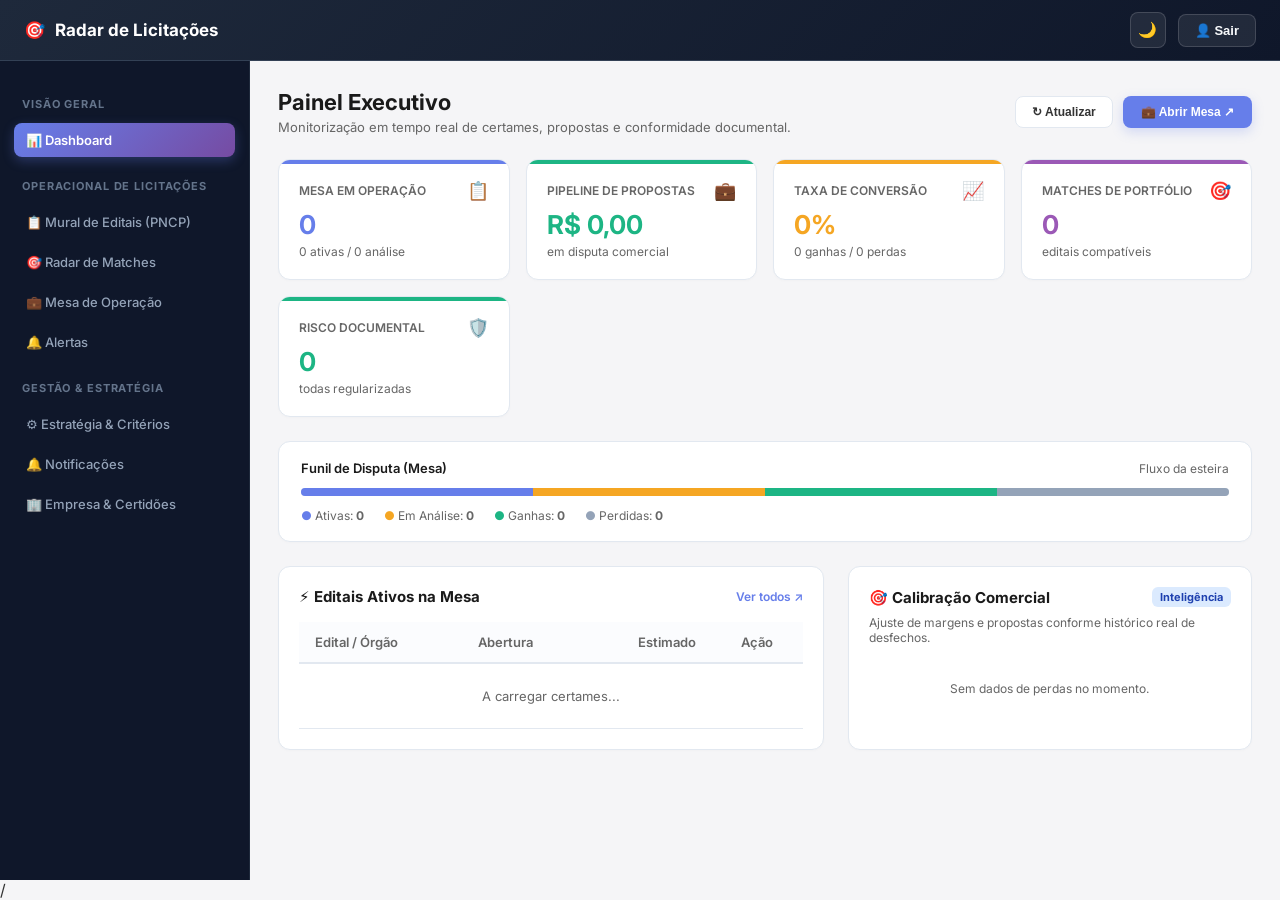
==== static/dashboard.html @ 94381c9a "feat: reformula central de alertas com foco em WhatsApp/E-mail, atualiza Mural de Editais com filtro" ====
<!DOCTYPE html>
<html lang="pt-BR">
<head>
    <meta charset="UTF-8">
    <meta name="viewport" content="width=device-width, initial-scale=1.0">
    <title>Radar de Licitações - Gestão Estratégica</title>
    
    <link rel="preconnect" href="https://fonts.googleapis.com">
    <link rel="preconnect" href="https://fonts.gstatic.com" crossorigin>
    <link href="https://fonts.googleapis.com/css2?family=Inter:wght@400;500;600;700&display=swap" rel="stylesheet">

    <style>
        :root {
            --color-primary: #667eea;
            --color-primary-dark: #5a67d8;
            --color-success: #1db584;
            --color-warning: #f5a623;
            --color-danger: #e74c3c;
            --color-info: #9b59b6;

            --bg-page: #f5f5f7;
            --bg-card: #ffffff;
            --border-color: #e2e8f0;
            --text-heading: #1a1a1a;
            --text-body: #333333;
            --text-muted: #666666;
            --table-stripe: #fbfcfe;
            --table-hover: #f1f5f9;
        }

        body.dark-mode {
            --bg-page: #0f172a;
            --bg-card: #1e293b;
            --border-color: #334155;
            --text-heading: #f8fafc;
            --text-body: #cbd5e1;
            --text-muted: #94a3b8;
            --table-stripe: #131d31;
            --table-hover: #24344d;
        }

        * { box-sizing: border-box; margin: 0; padding: 0; }

        body {
            font-family: "Inter", system-ui, -apple-system, sans-serif;
            background-color: var(--bg-page);
            color: var(--text-body);
            display: flex;
            flex-direction: column;
            min-height: 100vh;
            transition: background-color 0.2s ease, color 0.2s ease;
        }

        .topbar {
            background: linear-gradient(135deg, #1e293b 0%, #0f172a 100%);
            border-bottom: 1px solid #334155;
            padding: 12px 24px;
            display: flex;
            align-items: center;
            justify-content: space-between;
            position: sticky;
            top: 0;
            z-index: 50;
        }
        .topbar-brand {
            display: flex;
            align-items: center;
            gap: 10px;
            font-size: 17px;
            font-weight: 700;
            color: #ffffff;
        }
        .topbar-actions {
            display: flex;
            align-items: center;
            gap: 12px;
        }
        .btn-theme-toggle {
            background: rgba(255, 255, 255, 0.08);
            border: 1px solid rgba(255, 255, 255, 0.15);
            color: #f8fafc;
            font-size: 15px;
            width: 36px;
            height: 36px;
            border-radius: 8px;
            cursor: pointer;
            display: flex;
            align-items: center;
            justify-content: center;
        }
        .btn-logout {
            background: rgba(255, 255, 255, 0.08);
            border: 1px solid rgba(255, 255, 255, 0.15);
            color: #f8fafc;
            padding: 8px 16px;
            border-radius: 8px;
            font-size: 13px;
            font-weight: 600;
            cursor: pointer;
            display: flex;
            align-items: center;
            gap: 6px;
        }

        .app-container {
            display: flex;
            flex: 1;
        }

        .sidebar {
            width: 250px;
            background-color: #0f172a;
            border-right: 1px solid #1e293b;
            padding: 20px 14px;
            display: flex;
            flex-direction: column;
            gap: 6px;
            flex-shrink: 0;
        }
        .sidebar-section-title {
            font-size: 11px;
            font-weight: 700;
            letter-spacing: 0.08em;
            color: #64748b;
            text-transform: uppercase;
            margin: 16px 8px 6px 8px;
        }
        .sidebar-item {
            display: flex;
            align-items: center;
            justify-content: space-between;
            padding: 9px 12px;
            border-radius: 8px;
            color: #94a3b8;
            font-size: 13px;
            font-weight: 500;
            cursor: pointer;
            transition: all 0.15s ease;
        }
        .sidebar-item:hover {
            background-color: #1e293b;
            color: #f8fafc;
        }
        .sidebar-item.active {
            background: linear-gradient(135deg, #667eea 0%, #764ba2 100%);
            color: #ffffff;
            font-weight: 600;
            box-shadow: 0 4px 12px rgba(102, 126, 234, 0.3);
        }

        .main-content {
            flex: 1;
            padding: 28px;
            overflow-y: auto;
        }
        .tab-pane {
            display: none;
        }
        .tab-pane.active {
            display: block;
        }

        .kpi-grid {
            display: grid;
            grid-template-columns: repeat(auto-fit, minmax(210px, 1fr));
            gap: 16px;
            margin-bottom: 24px;
        }
        .kpi-card {
            background-color: var(--bg-card);
            border: 1px solid var(--border-color);
            border-radius: 12px;
            padding: 20px;
            position: relative;
            overflow: hidden;
            box-shadow: 0 1px 3px rgba(0,0,0,0.02);
            transition: transform 0.2s ease, box-shadow 0.2s ease;
        }
        .kpi-card:hover {
            transform: translateY(-2px);
            box-shadow: 0 8px 20px rgba(0,0,0,0.06);
        }
        .kpi-card::before {
            content: "";
            position: absolute;
            top: 0; left: 0; right: 0;
            height: 4px;
        }
        .kpi-card.blue::before { background: var(--color-primary); }
        .kpi-card.green::before { background: var(--color-success); }
        .kpi-card.orange::before { background: var(--color-warning); }
        .kpi-card.purple::before { background: var(--color-info); }
        .kpi-card.red::before { background: var(--color-danger); }

        .kpi-header {
            display: flex;
            justify-content: space-between;
            align-items: center;
            margin-bottom: 8px;
        }
        .kpi-title {
            font-size: 12px;
            font-weight: 600;
            color: var(--text-muted);
            text-transform: uppercase;
        }
        .kpi-icon { font-size: 18px; }
        .kpi-value {
            font-size: 26px;
            font-weight: 700;
            line-height: 1.2;
            margin-bottom: 4px;
        }
        .kpi-subtitle { font-size: 12px; color: var(--text-muted); }

        .table-container {
            background-color: var(--bg-card);
            border: 1px solid var(--border-color);
            border-radius: 12px;
            overflow: hidden;
            box-shadow: 0 1px 3px rgba(0,0,0,0.02);
        }
        .table-modern {
            width: 100%;
            border-collapse: collapse;
            font-size: 13px;
        }
        .table-modern th {
            background-color: var(--table-stripe);
            color: var(--text-muted);
            font-weight: 600;
            padding: 12px 16px;
            border-bottom: 2px solid var(--border-color);
            text-align: left;
        }
        .table-modern td {
            padding: 12px 16px;
            border-bottom: 1px solid var(--border-color);
            color: var(--text-body);
        }
        .table-modern tbody tr:nth-child(even) { background-color: var(--table-stripe); }
        .table-modern tbody tr:hover { background-color: var(--table-hover); }

        .badge {
            display: inline-flex;
            align-items: center;
            gap: 4px;
            font-size: 11px;
            font-weight: 700;
            padding: 3px 8px;
            border-radius: 6px;
        }
        .badge-green { background: #dcfce7; color: #166534; }
        .badge-yellow { background: #fef9c3; color: #854d0e; }
        .badge-red { background: #fee2e2; color: #991b1b; }
        .badge-blue { background: #dbeafe; color: #1e40af; }
    
    @keyframes spinRadar {
        0% { transform: rotate(0deg); }
        100% { transform: rotate(360deg); }
    }
    .radar-spinner {
        width: 28px;
        height: 28px;
        border: 3px solid var(--border-color);
        border-top: 3px solid var(--color-primary);
        border-radius: 50%;
        animation: spinRadar 0.8s linear infinite;
        display: inline-block;
    }
    .table-compact th {
        padding: 8px 10px !important;
        font-size: 11px !important;
        text-transform: uppercase;
        letter-spacing: 0.05em;
    }
    .table-compact td {
        padding: 7px 10px !important;
        font-size: 12px !important;
        line-height: 1.35;
    }

</style>
</head>
<body>

    <div class="topbar">
        <div class="topbar-brand">
            <span>🎯</span>
            <span>Radar de Licitações</span>
        </div>
        <div class="topbar-actions">
            <button id="btnThemeToggle" class="btn-theme-toggle" onclick="alternarTemaVisual()" title="Alternar Modo Claro/Escuro">
                🌙
            </button>
            <button class="btn-logout" onclick="fazerLogout()">
                👤 Sair
            </button>
        </div>
    </div>

    <div class="app-container">
        <aside class="sidebar">
            <div class="sidebar-section-title">Visão Geral</div>
            <div class="sidebar-item active" data-tab="dashboard">
                <span>📊 Dashboard</span>
            </div>

            <div class="sidebar-section-title">Operacional de Licitações</div>
            <div class="sidebar-item" data-tab="licitacoes">
                <span>📋 Mural de Editais (PNCP)</span>
            </div>
            <div class="sidebar-item" data-tab="matches">
                <span>🎯 Radar de Matches</span>
            </div>
            <div class="sidebar-item" data-tab="mesa">
                <span>💼 Mesa de Operação</span>
            </div>
            <div class="sidebar-item" data-tab="alertas">
                <span>🔔 Alertas</span>
            </div>

            <div class="sidebar-section-title">Gestão & Estratégia</div>
            <div class="sidebar-item" data-tab="preferencias">
                <span>⚙️ Estratégia & Critérios</span>
            </div>
            <div class="sidebar-item" data-tab="notificacoes">
                <span>🔔 Notificações</span>
            </div>
            <div class="sidebar-item" data-tab="conta">
                <span>🏢 Empresa & Certidões</span>
            </div>
        </aside>

        <main class="main-content">
            
            <!-- 1. DASHBOARD -->
            <div id="pane-dashboard" class="tab-pane active">
                <div style="display: flex; justify-content: space-between; align-items: center; margin-bottom: 24px; flex-wrap: wrap; gap: 12px;">
                    <div>
                        <h2 style="font-size: 22px; font-weight: 700; color: var(--text-heading);">Painel Executivo</h2>
                        <p style="font-size: 13px; color: var(--text-muted); margin-top: 4px;">Monitorização em tempo real de certames, propostas e conformidade documental.</p>
                    </div>
                    <div style="display: flex; gap: 10px;">
                        <button onclick="carregarDashboardCompleto()" style="background: var(--bg-card); border: 1px solid var(--border-color); color: var(--text-body); padding: 8px 16px; border-radius: 8px; font-size: 12px; font-weight: 600; cursor: pointer;">
                            ↻ Atualizar
                        </button>
                        <button onclick="trocarAbaSistema('mesa')" style="background: var(--color-primary); color: #fff; border: none; padding: 8px 18px; border-radius: 8px; font-size: 12px; font-weight: 600; cursor: pointer; box-shadow: 0 4px 12px rgba(102, 126, 234, 0.25);">
                            💼 Abrir Mesa ↗
                        </button>
                    </div>
                </div>

                <div class="kpi-grid">
                    <div class="kpi-card blue">
                        <div class="kpi-header">
                            <span class="kpi-title">Mesa em Operação</span>
                            <span class="kpi-icon">📋</span>
                        </div>
                        <div id="dashKpiOperacao" class="kpi-value" style="color: var(--color-primary);">0</div>
                        <div id="dashKpiOperacaoSub" class="kpi-subtitle">0 ativas / 0 análise</div>
                    </div>

                    <div class="kpi-card green">
                        <div class="kpi-header">
                            <span class="kpi-title">Pipeline de Propostas</span>
                            <span class="kpi-icon">💼</span>
                        </div>
                        <div id="dashKpiVolume" class="kpi-value" style="color: var(--color-success);">R$ 0,00</div>
                        <div class="kpi-subtitle">em disputa comercial</div>
                    </div>

                    <div class="kpi-card orange">
                        <div class="kpi-header">
                            <span class="kpi-title">Taxa de Conversão</span>
                            <span class="kpi-icon">📈</span>
                        </div>
                        <div id="dashKpiWinRate" class="kpi-value" style="color: var(--color-warning);">0%</div>
                        <div id="dashKpiWinRateSub" class="kpi-subtitle">0 ganhas / 0 perdas</div>
                    </div>

                    <div class="kpi-card purple">
                        <div class="kpi-header">
                            <span class="kpi-title">Matches de Portfólio</span>
                            <span class="kpi-icon">🎯</span>
                        </div>
                        <div id="dashKpiMatches" class="kpi-value" style="color: var(--color-info);">0</div>
                        <div class="kpi-subtitle">editais compatíveis</div>
                    </div>

                    <div class="kpi-card green" id="cardDocContainer">
                        <div class="kpi-header">
                            <span class="kpi-title">Risco Documental</span>
                            <span class="kpi-icon">🛡️</span>
                        </div>
                        <div id="dashKpiCertidoes" class="kpi-value" style="color: var(--color-success);">0</div>
                        <div id="dashKpiCertidoesSub" class="kpi-subtitle">todas regularizadas</div>
                    </div>
                </div>

                <div class="kpi-card" style="margin-bottom: 24px; padding: 18px 22px;">
                    <div style="display: flex; justify-content: space-between; align-items: center; margin-bottom: 12px;">
                        <span style="font-size: 13px; font-weight: 600; color: var(--text-heading);">Funil de Disputa (Mesa)</span>
                        <span style="font-size: 12px; color: var(--text-muted);">Fluxo da esteira</span>
                    </div>
                    <div style="display: flex; height: 8px; border-radius: 4px; overflow: hidden; background: var(--border-color); margin-bottom: 12px;">
                        <div id="barAtivas" style="width: 25%; background: var(--color-primary);"></div>
                        <div id="barAnalise" style="width: 25%; background: var(--color-warning);"></div>
                        <div id="barGanhas" style="width: 25%; background: var(--color-success);"></div>
                        <div id="barPerdidas" style="width: 25%; background: #94a3b8;"></div>
                    </div>
                    <div style="display: flex; gap: 20px; font-size: 12px; color: var(--text-muted); flex-wrap: wrap;">
                        <span><span style="color: var(--color-primary);">●</span> Ativas: <strong id="legAtivas">0</strong></span>
                        <span><span style="color: var(--color-warning);">●</span> Em Análise: <strong id="legAnalise">0</strong></span>
                        <span><span style="color: var(--color-success);">●</span> Ganhas: <strong id="legGanhas">0</strong></span>
                        <span><span style="color: #94a3b8;">●</span> Perdidas: <strong id="legPerdidas">0</strong></span>
                    </div>
                </div>

                <div style="display: grid; grid-template-columns: 1.35fr 1fr; gap: 24px;">
                    <div class="table-container" style="padding: 20px;">
                        <div style="display: flex; justify-content: space-between; align-items: center; margin-bottom: 16px;">
                            <h3 style="font-size: 15px; font-weight: 700; color: var(--text-heading);">⚡ Editais Ativos na Mesa</h3>
                            <span style="font-size: 12px; color: var(--color-primary); cursor: pointer; font-weight: 600;" onclick="trocarAbaSistema('mesa')">Ver todos ↗</span>
                        </div>
                        <table class="table-modern">
                            <thead>
                                <tr>
                                    <th>Edital / Órgão</th>
                                    <th>Abertura</th>
                                    <th style="text-align: right;">Estimado</th>
                                    <th style="text-align: center;">Ação</th>
                                </tr>
                            </thead>
                            <tbody id="tabelaDashProximos">
                                <tr><td colspan="4" style="text-align: center; padding: 24px; color: var(--text-muted);">A carregar certames...</td></tr>
                            </tbody>
                        </table>
                    </div>

                    <div class="table-container" style="padding: 20px;">
                        <div style="display: flex; justify-content: space-between; align-items: center; margin-bottom: 8px;">
                            <h3 style="font-size: 15px; font-weight: 700; color: var(--text-heading);">🎯 Calibração Comercial</h3>
                            <span class="badge badge-blue">Inteligência</span>
                        </div>
                        <p style="font-size: 12px; color: var(--text-muted); margin-bottom: 16px;">
                            Ajuste de margens e propostas conforme histórico real de desfechos.
                        </p>
                        <div id="listaMotivosPerdaDash" style="display: flex; flex-direction: column; gap: 8px;">
                            <div style="text-align: center; padding: 20px; color: var(--text-muted); font-size: 12px;">Sem dados de perdas no momento.</div>
                        </div>
                    </div>
                </div>
            </div>

            <!-- 2. MURAL DE EDITAIS (PNCP) -->
            
            <!-- 2. MURAL DE EDITAIS (PNCP) REFORMULADO E COMPACTO -->
            
            <!-- MURAL DE EDITAIS COM FILTROS AVANÇADOS -->
            <div id="pane-licitacoes" class="tab-pane">
                <div style="display: flex; justify-content: space-between; align-items: center; margin-bottom: 12px; flex-wrap: wrap; gap: 8px;">
                    <div>
                        <h2 style="font-size: 18px; font-weight: 700; color: var(--text-heading); margin: 0;">📋 Mural de Editais (PNCP)</h2>
                        <p style="font-size: 12px; color: var(--text-muted); margin-top: 2px;">Captação contínua e triagem de certames públicos em tempo real.</p>
                    </div>
                    <div style="display: flex; gap: 8px; align-items: center;">
                        <span id="contadorEditaisBadge" style="font-size: 11px; font-weight: 700; padding: 4px 10px; border-radius: 6px; background: var(--table-stripe); border: 1px solid var(--border-color); color: var(--text-muted);">
                            0 editais
                        </span>
                        <button type="button" onclick="carregarLicitacoesPncp()" style="background: var(--color-primary); color: #fff; border: none; padding: 6px 14px; border-radius: 6px; font-weight: 600; font-size: 12px; cursor: pointer; display: flex; align-items: center; gap: 6px;">
                            🔄 Atualizar
                        </button>
                    </div>
                </div>

                <!-- Barra de Busca Rápida + Gatilho de Avançados -->
                <div class="kpi-card" style="padding: 10px 14px; margin-bottom: 8px; display: flex; gap: 10px; align-items: center; flex-wrap: wrap;">
                    <div style="flex: 1; min-width: 200px;">
                        <input type="text" id="filtroPncpTermo" placeholder="Buscar medicamento, material, equipamento ou órgão..." onkeyup="if(event.key==='Enter') carregarLicitacoesPncp()" style="width: 100%; padding: 6px 10px; border: 1px solid var(--border-color); border-radius: 6px; font-size: 12px; background: var(--bg-card); color: var(--text-body);">
                    </div>
                    <div style="width: 110px;">
                        <select id="filtroPncpUf" onchange="carregarLicitacoesPncp()" style="width: 100%; padding: 6px 8px; border: 1px solid var(--border-color); border-radius: 6px; font-size: 12px; background: var(--bg-card); color: var(--text-body);">
                            <option value="">Todas UFs</option>
                            <option value="RJ">RJ</option>
                            <option value="SP">SP</option>
                            <option value="MG">MG</option>
                            <option value="ES">ES</option>
                            <option value="PR">PR</option>
                            <option value="SC">SC</option>
                            <option value="RS">RS</option>
                            <option value="BA">BA</option>
                            <option value="DF">DF</option>
                            <option value="GO">GO</option>
                            <option value="PE">PE</option>
                        </select>
                    </div>
                    <button type="button" onclick="toggleFiltrosAvancados()" id="btnToggleFiltros" style="background: var(--table-stripe); color: var(--text-body); border: 1px solid var(--border-color); padding: 6px 12px; border-radius: 6px; font-size: 12px; font-weight: 600; cursor: pointer; display: flex; align-items: center; gap: 5px;">
                        ⚙️ Filtros Avançados
                    </button>
                    <button type="button" onclick="carregarLicitacoesPncp()" style="background: var(--color-primary); color: #fff; border: none; padding: 6px 14px; border-radius: 6px; font-size: 12px; font-weight: 600; cursor: pointer;">
                        🔍 Filtrar
                    </button>
                </div>

                <!-- Painel Retrátil de Filtros Avançados -->
                <div id="painelFiltrosAvancados" class="kpi-card" style="display: none; padding: 14px 16px; margin-bottom: 12px; background: var(--table-stripe); border: 1px solid var(--border-color);">
                    <div style="display: grid; grid-template-columns: repeat(auto-fit, minmax(180px, 1fr)); gap: 12px; margin-bottom: 10px;">
                        <div>
                            <label style="font-size: 11px; font-weight: 600; color: var(--text-muted); display: block; margin-bottom: 3px;">Modalidade</label>
                            <select id="filtroPncpModalidade" style="width: 100%; padding: 5px 8px; border: 1px solid var(--border-color); border-radius: 4px; font-size: 12px; background: var(--bg-card); color: var(--text-body);">
                                <option value="">Todas as Modalidades</option>
                                <option value="PREGAO_ELETRONICO">Pregão Eletrônico</option>
                                <option value="DISPENSA">Dispensa Eletrônica</option>
                                <option value="CONCORRENCIA">Concorrência</option>
                            </select>
                        </div>
                        <div>
                            <label style="font-size: 11px; font-weight: 600; color: var(--text-muted); display: block; margin-bottom: 3px;">Valor Mínimo (R$)</label>
                            <input type="number" id="filtroPncpValorMin" placeholder="Ex: 10000" style="width: 100%; padding: 5px 8px; border: 1px solid var(--border-color); border-radius: 4px; font-size: 12px; background: var(--bg-card); color: var(--text-body);">
                        </div>
                        <div>
                            <label style="font-size: 11px; font-weight: 600; color: var(--text-muted); display: block; margin-bottom: 3px;">Valor Máximo (R$)</label>
                            <input type="number" id="filtroPncpValorMax" placeholder="Ex: 5000000" style="width: 100%; padding: 5px 8px; border: 1px solid var(--border-color); border-radius: 4px; font-size: 12px; background: var(--bg-card); color: var(--text-body);">
                        </div>
                        <div>
                            <label style="font-size: 11px; font-weight: 600; color: var(--text-muted); display: block; margin-bottom: 3px;">Ordenação</label>
                            <select id="filtroPncpOrdenacao" style="width: 100%; padding: 5px 8px; border: 1px solid var(--border-color); border-radius: 4px; font-size: 12px; background: var(--bg-card); color: var(--text-body);">
                                <option value="recentes">Mais Recentes</option>
                                <option value="valor_maior">Maior Valor Estimado</option>
                                <option value="valor_menor">Menor Valor Estimado</option>
                                <option value="abertura">Abertura Próxima</option>
                            </select>
                        </div>
                    </div>
                    <div style="display: flex; justify-content: flex-end; gap: 8px;">
                        <button type="button" onclick="limparFiltrosAvancados()" style="background: transparent; border: 1px solid var(--border-color); color: var(--text-muted); padding: 4px 10px; border-radius: 4px; font-size: 11px; font-weight: 600; cursor: pointer;">
                            Limpar Filtros
                        </button>
                        <button type="button" onclick="carregarLicitacoesPncp()" style="background: var(--color-primary); color: #fff; border: none; padding: 4px 14px; border-radius: 4px; font-size: 11px; font-weight: 600; cursor: pointer;">
                            Aplicar
                        </button>
                    </div>
                </div>

                <!-- Tabela de Editais Compacta -->
                <div class="table-container">
                    <table class="table-modern table-mural-compact">
                        <thead>
                            <tr>
                                <th style="width: 160px;">Edital / Órgão</th>
                                <th style="width: 50px; text-align: center;">UF</th>
                                <th>Objeto Resumido</th>
                                <th style="width: 120px; text-align: right;">Estimado</th>
                                <th style="width: 95px; text-align: center;">Abertura</th>
                                <th style="width: 130px; text-align: center;">Ações</th>
                            </tr>
                        </thead>
                        <tbody id="tabelaPncpBody">
                            <tr>
                                <td colspan="6" style="text-align: center; padding: 36px 20px;">
                                    <div style="max-width: 280px; margin: 0 auto; display: flex; flex-direction: column; align-items: center; gap: 10px;">
                                        <div class="mural-spinner"></div>
                                        <div style="width: 100%;">
                                            <div style="display: flex; justify-content: space-between; font-size: 11px; font-weight: 600; color: var(--text-muted); margin-bottom: 4px;">
                                                <span id="labelStatusCarregamento">A consultar PNCP...</span>
                                                <span id="labelPorcentagemCarregamento">40%</span>
                                            </div>
                                            <div style="height: 5px; width: 100%; background: var(--border-color); border-radius: 3px; overflow: hidden;">
                                                <div id="barraProgressoCarregamento" style="height: 100%; width: 40%; background: var(--color-primary); transition: width 0.25s ease;"></div>
                                            </div>
                                        </div>
                                    </div>
                                </td>
                            </tr>
                        </tbody>
                    </table>
                </div>
            </div>

            <div id="pane-matches" class="tab-pane">
                <div style="display: flex; justify-content: space-between; align-items: center; margin-bottom: 20px;">
                    <div>
                        <h2 style="font-size: 22px; font-weight: 700; color: var(--text-heading);">🎯 Radar de Matches de Portfólio</h2>
                        <p style="font-size: 13px; color: var(--text-muted); margin-top: 4px;">Editais identificados com alta aderência aos seus produtos.</p>
                    </div>
                    <button onclick="carregarMeusMatches()" style="background: var(--color-primary); color: #fff; border: none; padding: 8px 16px; border-radius: 8px; font-weight: 600; font-size: 12px; cursor: pointer;">
                        🔄 Recalcular Matches
                    </button>
                </div>
                <div class="table-container">
                    <table class="table-modern">
                        <thead>
                            <tr>
                                <th>Edital</th>
                                <th>Órgão</th>
                                <th>Score de Aderência</th>
                                <th>Valor Estimado</th>
                                <th style="text-align: center;">Ação</th>
                            </tr>
                        </thead>
                        <tbody id="tabelaMatchesBody">
                            <tr><td colspan="5" style="text-align: center; padding: 24px; color: var(--text-muted);">A carregar matches...</td></tr>
                        </tbody>
                    </table>
                </div>
            </div>

            <!-- 4. MESA DE OPERAÇÃO -->
            <div id="pane-mesa" class="tab-pane">
                <div style="display: flex; justify-content: space-between; align-items: center; margin-bottom: 20px;">
                    <div>
                        <h2 style="font-size: 22px; font-weight: 700; color: var(--text-heading);">💼 Mesa de Operação</h2>
                        <p style="font-size: 13px; color: var(--text-muted); margin-top: 4px;">Gestão da esteira de propostas, cotações e disputas.</p>
                    </div>
                    <button onclick="carregarProcessosMesa(statusMesaAtual)" style="background: var(--color-primary); color: #fff; border: none; padding: 8px 16px; border-radius: 8px; font-weight: 600; font-size: 12px; cursor: pointer;">
                        🔄 Atualizar Mesa
                    </button>
                </div>
                <div style="display: flex; gap: 8px; margin-bottom: 16px;">
                    <button id="tabMesaAtiva" onclick="filtrarMesaPorStatus('ATIVA', this)" style="padding: 7px 16px; border-radius: 6px; border: none; background: var(--color-primary); color: #fff; font-size: 12px; font-weight: 700; cursor: pointer;">📌 Ativas</button>
                    <button id="tabMesaAnalise" onclick="filtrarMesaPorStatus('EM_ANALISE', this)" style="padding: 7px 16px; border-radius: 6px; border: none; background: var(--border-color); color: var(--text-body); font-size: 12px; font-weight: 700; cursor: pointer;">📝 Em Análise</button>
                    <button id="tabMesaGanha" onclick="filtrarMesaPorStatus('GANHA', this)" style="padding: 7px 16px; border-radius: 6px; border: none; background: var(--border-color); color: var(--text-body); font-size: 12px; font-weight: 700; cursor: pointer;">🏆 Ganhas</button>
                    <button id="tabMesaPerdida" onclick="filtrarMesaPorStatus('PERDIDA', this)" style="padding: 7px 16px; border-radius: 6px; border: none; background: var(--border-color); color: var(--text-body); font-size: 12px; font-weight: 700; cursor: pointer;">📉 Perdidas</button>
                </div>
                <div class="table-container">
                    <table class="table-modern">
                        <thead>
                            <tr>
                                <th>Edital / Órgão</th>
                                <th>UF</th>
                                <th>Valor Estimado</th>
                                <th>Valor Proposta</th>
                                <th style="text-align: center;">Margem</th>
                                <th style="text-align: center;">Status</th>
                                <th style="text-align: center;">Ações</th>
                            </tr>
                        </thead>
                        <tbody id="tabelaMesaProcessosBody">
                            <tr><td colspan="7" style="text-align: center; padding: 24px; color: var(--text-muted);">A carregar certames...</td></tr>
                        </tbody>
                    </table>
                </div>
            </div>

            <!-- 5. ALERTAS & DIGEST -->
            
            <!-- 5. CENTRAL DE ALERTAS OPERACIONAIS -->
            
            <!-- 5. CENTRAL DE ALERTAS (WHATSAPP & E-MAIL) -->
            <div id="pane-alertas" class="tab-pane">
                <div style="display: flex; justify-content: space-between; align-items: center; margin-bottom: 24px; flex-wrap: wrap; gap: 12px;">
                    <div>
                        <h2 style="font-size: 22px; font-weight: 700; color: var(--text-heading); margin: 0;">🔔 Central de Alertas & Notificações Ativas</h2>
                        <p style="font-size: 13px; color: var(--text-muted); margin-top: 4px;">Configure os canais de recebimento imediato de oportunidades e prazos via WhatsApp e E-mail.</p>
                    </div>
                    <button type="button" onclick="salvarConfiguracaoAlertas()" style="background: var(--color-primary); color: #fff; border: none; padding: 8px 18px; border-radius: 8px; font-weight: 600; font-size: 13px; cursor: pointer; box-shadow: 0 4px 12px rgba(102, 126, 234, 0.25);">
                        💾 Salvar Configurações de Disparo
                    </button>
                </div>

                <!-- CARDS DE CANAIS PRINCIPAIS (WHATSAPP E E-MAIL) -->
                <div style="display: grid; grid-template-columns: 1fr 1fr; gap: 20px; margin-bottom: 24px;">
                    <!-- Canal WhatsApp -->
                    <div class="kpi-card green" style="padding: 22px;">
                        <div style="display: flex; justify-content: space-between; align-items: center; margin-bottom: 12px;">
                            <div style="display: flex; align-items: center; gap: 8px;">
                                <span style="font-size: 24px;">📱</span>
                                <h3 style="font-size: 16px; font-weight: 700; color: var(--text-heading); margin: 0;">Disparo via WhatsApp</h3>
                            </div>
                            <span class="badge badge-green" id="badgeStatusWhatsapp">ATIVO</span>
                        </div>
                        <p style="font-size: 12px; color: var(--text-muted); margin-bottom: 16px;">
                            Receba alertas urgentes no celular com link direto para o edital e resumo dos itens.
                        </p>

                        <div style="margin-bottom: 14px;">
                            <label style="font-size: 11px; font-weight: 600; color: var(--text-muted); display: block; margin-bottom: 4px;">Número do WhatsApp (com DDD)</label>
                            <div style="display: flex; gap: 8px;">
                                <input type="text" id="alertaWppNumero" placeholder="(21) 99999-9999" style="flex: 1; padding: 8px 10px; border: 1px solid var(--border-color); border-radius: 6px; font-size: 13px; font-weight: 600; background: var(--bg-card); color: var(--text-body);">
                                <button type="button" onclick="testarDisparoWhatsapp()" style="background: #25d366; color: #fff; border: none; padding: 8px 14px; border-radius: 6px; font-size: 12px; font-weight: 700; cursor: pointer; white-space: nowrap;">
                                    ⚡ Enviar Teste
                                </button>
                            </div>
                        </div>

                        <div style="display: flex; flex-direction: column; gap: 8px; font-size: 12px;">
                            <label style="display: flex; align-items: center; gap: 8px; cursor: pointer;">
                                <input type="checkbox" id="checkWppMatchesAltos" checked style="width: 15px; height: 15px;">
                                Disparar no WhatsApp quando surgir edital com match ≥ 80%
                            </label>
                            <label style="display: flex; align-items: center; gap: 8px; cursor: pointer;">
                                <input type="checkbox" id="checkWppAbertura" checked style="width: 15px; height: 15px;">
                                Alerta 1 hora antes de pregões cadastrados na Mesa
                            </label>
                        </div>
                    </div>

                    <!-- Canal E-mail -->
                    <div class="kpi-card blue" style="padding: 22px;">
                        <div style="display: flex; justify-content: space-between; align-items: center; margin-bottom: 12px;">
                            <div style="display: flex; align-items: center; gap: 8px;">
                                <span style="font-size: 24px;">✉️</span>
                                <h3 style="font-size: 16px; font-weight: 700; color: var(--text-heading); margin: 0;">Disparo via E-mail</h3>
                            </div>
                            <span class="badge badge-blue">ATIVO</span>
                        </div>
                        <p style="font-size: 12px; color: var(--text-muted); margin-bottom: 16px;">
                            Envio de relatórios consolidados e notificações de certidões diretamente na caixa postal.
                        </p>

                        <div style="margin-bottom: 14px;">
                            <label style="font-size: 11px; font-weight: 600; color: var(--text-muted); display: block; margin-bottom: 4px;">E-mail(s) de Destino (separe por vírgula se mais de um)</label>
                            <div style="display: flex; gap: 8px;">
                                <input type="text" id="alertaEmailDestino" placeholder="comercial@suaempresa.com.br" style="flex: 1; padding: 8px 10px; border: 1px solid var(--border-color); border-radius: 6px; font-size: 13px; font-weight: 600; background: var(--bg-card); color: var(--text-body);">
                                <button type="button" onclick="testarDisparoEmail()" style="background: var(--color-primary); color: #fff; border: none; padding: 8px 14px; border-radius: 6px; font-size: 12px; font-weight: 700; cursor: pointer; white-space: nowrap;">
                                    ✉️ Enviar Teste
                                </button>
                            </div>
                        </div>

                        <div style="display: flex; flex-direction: column; gap: 8px; font-size: 12px;">
                            <label style="display: flex; align-items: center; gap: 8px; cursor: pointer;">
                                <input type="checkbox" id="checkEmailMatinal" checked style="width: 15px; height: 15px;">
                                Relatório matinal diário de novas oportunidades às 08:00
                            </label>
                            <label style="display: flex; align-items: center; gap: 8px; cursor: pointer;">
                                <input type="checkbox" id="checkEmailCertidoes" checked style="width: 15px; height: 15px;">
                                Aviso preventivo quando certidões entrarem na faixa de 15 dias
                            </label>
                        </div>
                    </div>
                </div>

                <!-- HISTÓRICO DE DISPAROS RECENTES -->
                <div class="table-container" style="padding: 20px;">
                    <div style="display: flex; justify-content: space-between; align-items: center; margin-bottom: 14px;">
                        <h3 style="font-size: 15px; font-weight: 700; color: var(--text-heading); margin: 0;">
                            📜 Histórico de Alertas Recentes Enviados
                        </h3>
                        <span style="font-size: 12px; color: var(--text-muted);">Últimas 24 horas</span>
                    </div>

                    <table class="table-modern">
                        <thead>
                            <tr>
                                <th>Canal</th>
                                <th>Destinatário</th>
                                <th>Mensagem / Assunto</th>
                                <th>Data & Hora</th>
                                <th style="text-align: center;">Status de Entrega</th>
                            </tr>
                        </thead>
                        <tbody id="tabelaHistoricoAlertasBody">
                            <tr>
                                <td><span class="badge badge-green">📱 WhatsApp</span></td>
                                <td><strong>(21) 98765-4321</strong></td>
                                <td>🎯 Novo Match 94%: Pregão 045/2026 - SMS Rio (Amoxicilina 500mg)</td>
                                <td style="color: var(--text-muted);">Hoje às 08:15</td>
                                <td style="text-align: center;"><span class="badge badge-green">✓ Entregue</span></td>
                            </tr>
                            <tr>
                                <td><span class="badge badge-blue">✉️ E-mail</span></td>
                                <td><strong>comercial@empresa.com.br</strong></td>
                                <td>📊 Relatório Matinal: 8 novos editais encontrados no PNCP</td>
                                <td style="color: var(--text-muted);">Hoje às 08:00</td>
                                <td style="text-align: center;"><span class="badge badge-green">✓ Entregue</span></td>
                            </tr>
                            <tr>
                                <td><span class="badge badge-green">📱 WhatsApp</span></td>
                                <td><strong>(21) 98765-4321</strong></td>
                                <td>⚠️ Atenção: Certidão Municipal expira em 12 dias</td>
                                <td style="color: var(--text-muted);">Ontem às 16:30</td>
                                <td style="text-align: center;"><span class="badge badge-green">✓ Entregue</span></td>
                            </tr>
                        </tbody>
                    </table>
                </div>
            </div>

            <div id="pane-preferencias" class="tab-pane">
                <div style="display: flex; justify-content: space-between; align-items: center; margin-bottom: 24px; flex-wrap: wrap; gap: 12px;">
                    <div>
                        <h2 style="font-size: 22px; font-weight: 700; color: var(--text-heading); margin: 0;">⚙️ Estratégia Comercial & Critérios de Participação</h2>
                        <p style="font-size: 13px; color: var(--text-muted); margin-top: 4px;">Defina regras comerciais, modalidades aceitas e governança de lances.</p>
                    </div>
                    <button type="button" onclick="salvarPreferenciasConfig()" style="background: var(--color-primary); color: #fff; border: none; padding: 8px 18px; border-radius: 8px; font-weight: 600; font-size: 13px; cursor: pointer; box-shadow: 0 4px 12px rgba(102, 126, 234, 0.25);">
                        💾 Salvar Estratégia
                    </button>
                </div>

                <div style="display: grid; grid-template-columns: 1fr 1fr; gap: 20px; margin-bottom: 20px;">
                    <div class="kpi-card" style="padding: 20px;">
                        <h3 style="font-size: 14px; font-weight: 700; color: var(--text-heading); margin-bottom: 12px; border-bottom: 1px solid var(--border-color); padding-bottom: 6px;">
                            🏛️ Modalidades & Julgamento Aceitos
                        </h3>
                        <div style="display: flex; flex-direction: column; gap: 10px; margin-bottom: 14px;">
                            <label style="display: flex; align-items: center; gap: 8px; font-size: 13px; cursor: pointer;">
                                <input type="checkbox" id="prefModPregao" checked style="width: 16px; height: 16px;">
                                Pregão Eletrônico (Lei 14.133/2021)
                            </label>
                            <label style="display: flex; align-items: center; gap: 8px; font-size: 13px; cursor: pointer;">
                                <input type="checkbox" id="prefModDispensa" checked style="width: 16px; height: 16px;">
                                Dispensa Eletrônica / Cotação Rápida
                            </label>
                            <label style="display: flex; align-items: center; gap: 8px; font-size: 13px; cursor: pointer;">
                                <input type="checkbox" id="prefModConcorrencia" style="width: 16px; height: 16px;">
                                Concorrência Pública / Diálogo Competitivo
                            </label>
                        </div>
                        <div style="margin-top: 10px;">
                            <label style="font-size: 11px; font-weight: 600; color: var(--text-muted); display: block; margin-bottom: 4px;">Tipo de Julgamento Preferencial</label>
                            <select id="prefTipoJulgamento" style="width: 100%; padding: 8px; border: 1px solid var(--border-color); border-radius: 6px; font-size: 13px; background: var(--bg-card); color: var(--text-body);">
                                <option value="ITEM">Menor Preço por Item / Lote Único</option>
                                <option value="GLOBAL">Menor Preço Global / Grupo</option>
                                <option value="TODOS" selected>Qualquer Critério de Menor Preço</option>
                            </select>
                        </div>
                    </div>

                    <div class="kpi-card" style="padding: 20px;">
                        <h3 style="font-size: 14px; font-weight: 700; color: var(--text-heading); margin-bottom: 12px; border-bottom: 1px solid var(--border-color); padding-bottom: 6px;">
                            ⚖️ Governança de Margens & Parâmetros
                        </h3>
                        <div style="display: grid; grid-template-columns: 1fr 1fr; gap: 10px; margin-bottom: 12px;">
                            <div>
                                <label style="font-size: 11px; font-weight: 600; color: var(--text-muted); display: block; margin-bottom: 4px;">Piso Stop-Loss (%)</label>
                                <input type="number" id="prefMargemMinima" value="15" style="width: 100%; padding: 8px; border: 1px solid var(--border-color); border-radius: 6px; font-size: 13px; font-weight: bold; color: var(--color-danger); background: var(--bg-card);">
                            </div>
                            <div>
                                <label style="font-size: 11px; font-weight: 600; color: var(--text-muted); display: block; margin-bottom: 4px;">Margem Alvo (%)</label>
                                <input type="number" id="prefMargemAlvo" value="25" style="width: 100%; padding: 8px; border: 1px solid var(--border-color); border-radius: 6px; font-size: 13px; font-weight: bold; color: var(--color-success); background: var(--bg-card);">
                            </div>
                        </div>
                        <div style="margin-bottom: 12px;">
                            <label style="font-size: 11px; font-weight: 600; color: var(--text-muted); display: block; margin-bottom: 4px;">UFs Prioritárias de Atuação</label>
                            <input type="text" id="prefUfs" value="RJ, SP, MG, PR" placeholder="RJ, SP, MG, PR" style="width: 100%; padding: 8px; border: 1px solid var(--border-color); border-radius: 6px; font-size: 13px; text-transform: uppercase; background: var(--bg-card); color: var(--text-body);">
                        </div>
                        <div>
                            <label style="font-size: 11px; font-weight: 600; color: var(--text-muted); display: block; margin-bottom: 4px;">Desempate ME/EPP (LC 123/2006)</label>
                            <select id="prefRegraMeEpp" style="width: 100%; padding: 8px; border: 1px solid var(--border-color); border-radius: 6px; font-size: 13px; background: var(--bg-card); color: var(--text-body);">
                                <option value="SIM" selected>Simular e Cobrir Lance de Empate (até 5%)</option>
                                <option value="NAO">Ignorar Desempate Automático</option>
                            </select>
                        </div>
                    </div>

                    <div class="kpi-card" style="grid-column: span 2; padding: 20px;">
                        <h3 style="font-size: 14px; font-weight: 700; color: var(--text-heading); margin-bottom: 4px;">
                            📦 Catálogo de Itens & Palavras-Chave do Portfólio
                        </h3>
                        <p style="font-size: 12px; color: var(--text-muted); margin-bottom: 8px;">Termos cruzados automaticamente com os editais do PNCP em tempo real.</p>
                        <textarea id="prefPalavrasChave" rows="3" placeholder="Ex: amoxicilina, paracetamol 500mg, seringa descartavel luer lock, luva cirurgica estéril, propofol..." style="width: 100%; padding: 10px; border: 1px solid var(--border-color); border-radius: 6px; font-size: 13px; margin-bottom: 16px; background: var(--bg-card); color: var(--text-body);"></textarea>

                        <h3 style="font-size: 14px; font-weight: 700; color: var(--color-danger); margin-bottom: 4px;">
                            🚫 Filtro Anti-Ruído (Blacklist de Objeto)
                        </h3>
                        <p style="font-size: 12px; color: var(--text-muted); margin-bottom: 6px;">Editais contendo esses termos serão automaticamente descartados do radar.</p>
                        <textarea id="prefBlacklist" rows="2" placeholder="Ex: merenda escolar, asfalto, locação de ambulância, manutenção predial, fardamento..." style="width: 100%; padding: 10px; border: 1px solid var(--border-color); border-radius: 6px; font-size: 13px; background: var(--bg-card); color: var(--text-body);"></textarea>
                    </div>
                </div>
            </div>

            <!-- 7. NOTIFICAÇÕES -->
            <div id="pane-notificacoes" class="tab-pane">
                <div style="margin-bottom: 20px;">
                    <h2 style="font-size: 22px; font-weight: 700; color: var(--text-heading);">🔔 Central de Notificações</h2>
                    <p style="font-size: 13px; color: var(--text-muted); margin-top: 4px;">Avisos em tempo real e regras de envio.</p>
                </div>
                <div class="kpi-card" style="padding: 24px;">
                    <p style="font-size: 13px; color: var(--text-muted);">As notificações do sistema alertam sobre novos editais no PNCP e certidões a vencer.</p>
                </div>
            </div>

            <!-- 8. EMPRESA & CERTIDÕES COMPLETA -->
            <div id="pane-conta" class="tab-pane">
                <div style="display: flex; justify-content: space-between; align-items: center; margin-bottom: 16px;">
                    <div>
                        <h2 style="font-size: 22px; font-weight: 700; color: var(--text-heading); margin: 0;">🏢 Gestão da Empresa & Habilitação</h2>
                        <p style="font-size: 13px; color: var(--text-muted); margin-top: 4px;">Configurações institucionais, ramo de atividade, certidões e equipa.</p>
                    </div>
                </div>

                <div style="display: flex; gap: 8px; margin-bottom: 20px;">
                    <button class="subtab-btn" onclick="alternarSubTabEmpresa('dados', this)" style="padding: 7px 16px; border-radius: 6px; border: none; background: var(--color-primary); color: #fff; font-size: 12px; font-weight: 700; cursor: pointer;">
                        🏢 Dados Gerais
                    </button>
                    <button class="subtab-btn" onclick="alternarSubTabEmpresa('pagamento', this)" style="padding: 7px 16px; border-radius: 6px; border: none; background: var(--border-color); color: var(--text-body); font-size: 12px; font-weight: 700; cursor: pointer;">
                        💳 Pagamento da Plataforma
                    </button>
                    <button class="subtab-btn" onclick="alternarSubTabEmpresa('usuarios', this)" style="padding: 7px 16px; border-radius: 6px; border: none; background: var(--border-color); color: var(--text-body); font-size: 12px; font-weight: 700; cursor: pointer;">
                        👥 Membros da Equipa
                    </button>
                </div>

                <div id="subpane-empresa-dados" class="subpane-empresa">
                    <div style="display: flex; justify-content: flex-end; margin-bottom: 12px;">
                        <button onclick="salvarDadosEmpresaConfig()" style="background: var(--color-primary); color: #fff; border: none; padding: 7px 18px; border-radius: 6px; font-size: 12px; font-weight: 600; cursor: pointer; box-shadow: 0 4px 12px rgba(102, 126, 234, 0.25);">
                            💾 Salvar Dados da Empresa
                        </button>
                    </div>

                    <div style="display: grid; grid-template-columns: 1.2fr 0.9fr; gap: 16px; align-items: start;">
                        <div style="display: flex; flex-direction: column; gap: 14px;">
                            <div class="kpi-card" style="padding: 16px;">
                                <h3 style="font-size: 13px; font-weight: 700; color: var(--text-heading); margin-bottom: 10px; border-bottom: 1px solid var(--border-color); padding-bottom: 6px;">
                                    📋 Identificação & Ramo de Atuação
                                </h3>
                                <div style="display: grid; grid-template-columns: 1fr 1fr; gap: 8px;">
                                    <div style="grid-column: span 2;">
                                        <label style="font-size: 11px; font-weight: 600; color: var(--text-muted); display: block; margin-bottom: 2px;">Razão Social</label>
                                        <input type="text" id="empRazaoSocial" placeholder="Razão Social Completa" style="width: 100%; padding: 6px 8px; border: 1px solid var(--border-color); border-radius: 4px; font-size: 12px; background: var(--bg-card); color: var(--text-body);">
                                    </div>
                                    <div>
                                        <label style="font-size: 11px; font-weight: 600; color: var(--text-muted); display: block; margin-bottom: 2px;">Nome Fantasia</label>
                                        <input type="text" id="empNomeFantasia" placeholder="Nome Comercial" style="width: 100%; padding: 6px 8px; border: 1px solid var(--border-color); border-radius: 4px; font-size: 12px; background: var(--bg-card); color: var(--text-body);">
                                    </div>
                                    <div>
                                        <label style="font-size: 11px; font-weight: 600; color: var(--text-muted); display: block; margin-bottom: 2px;">Porte (LC 123/2006)</label>
                                        <select id="empPorte" style="width: 100%; padding: 6px 8px; border: 1px solid var(--border-color); border-radius: 4px; font-size: 12px; background: var(--bg-card); color: var(--text-body);">
                                            <option value="ME">Microempresa (ME)</option>
                                            <option value="EPP" selected>Empresa de Pequeno Porte (EPP)</option>
                                            <option value="GERAL">Médio / Grande Porte</option>
                                        </select>
                                    </div>

                                    <div style="grid-column: span 2;">
                                        <label style="font-size: 11px; font-weight: 600; color: var(--text-muted); display: block; margin-bottom: 2px;">Ramo de Atuação / Segmento Comercial Principal</label>
                                        <select id="empRamoAtuacao" style="width: 100%; padding: 7px 8px; border: 1px solid var(--border-color); border-radius: 4px; font-size: 12px; font-weight: 600; background: var(--bg-card); color: var(--text-body);">
                                            <option value="">Selecione o segmento...</option>
                                            <option value="FARMACO">Medicamentos, Fármacos e Vacinas</option>
                                            <option value="HOSPITALAR">Materiais Médicos, Cirúrgicos e Descartáveis (OPME)</option>
                                            <option value="EQUIPAMENTOS">Equipamentos Médicos, Odontológicos e Laboratoriais</option>
                                            <option value="SANEANTES">Saneantes, Cosméticos e Higienização Hospitalar</option>
                                            <option value="NUTRICAO">Dietas Enterais, Nutrição Especial e Suplementos</option>
                                            <option value="ENGENHARIA">Engenharia, Manutenção e Obras</option>
                                            <option value="SERVICOS">Serviços Gerais e Locação</option>
                                            <option value="OUTRO">Outro Segmento Comercial</option>
                                        </select>
                                    </div>
                                    <div style="grid-column: span 2;">
                                        <label style="font-size: 11px; font-weight: 600; color: var(--text-muted); display: block; margin-bottom: 2px;">CNAE Principal ou Objeto Social</label>
                                        <input type="text" id="empCnaePrincipal" placeholder="Ex: 46.44-3-01 - Comércio atacadista de medicamentos" style="width: 100%; padding: 6px 8px; border: 1px solid var(--border-color); border-radius: 4px; font-size: 12px; background: var(--bg-card); color: var(--text-body);">
                                    </div>

                                    <div>
                                        <label style="font-size: 11px; font-weight: 600; color: var(--text-muted); display: block; margin-bottom: 2px;">CNPJ</label>
                                        <input type="text" id="empCnpj" placeholder="00.000.000/0001-00" style="width: 100%; padding: 6px 8px; border: 1px solid var(--border-color); border-radius: 4px; font-size: 12px; background: var(--bg-card); color: var(--text-body);">
                                    </div>
                                    <div>
                                        <label style="font-size: 11px; font-weight: 600; color: var(--text-muted); display: block; margin-bottom: 2px;">Inscrição Estadual (IE)</label>
                                        <input type="text" id="empIE" placeholder="Isento ou Nº" style="width: 100%; padding: 6px 8px; border: 1px solid var(--border-color); border-radius: 4px; font-size: 12px; background: var(--bg-card); color: var(--text-body);">
                                    </div>
                                    <div style="grid-column: span 2;">
                                        <label style="font-size: 11px; font-weight: 600; color: var(--text-muted); display: block; margin-bottom: 2px;">Endereço Completo</label>
                                        <input type="text" id="empEndereco" placeholder="Logradouro, Nº, Bairro, CEP" style="width: 100%; padding: 6px 8px; border: 1px solid var(--border-color); border-radius: 4px; font-size: 12px; background: var(--bg-card); color: var(--text-body);">
                                    </div>
                                    <div>
                                        <label style="font-size: 11px; font-weight: 600; color: var(--text-muted); display: block; margin-bottom: 2px;">Cidade / UF</label>
                                        <input type="text" id="empCidadeUf" placeholder="Rio de Janeiro / RJ" style="width: 100%; padding: 6px 8px; border: 1px solid var(--border-color); border-radius: 4px; font-size: 12px; background: var(--bg-card); color: var(--text-body);">
                                    </div>
                                    <div>
                                        <label style="font-size: 11px; font-weight: 600; color: var(--text-muted); display: block; margin-bottom: 2px;">Telefone / WhatsApp</label>
                                        <input type="text" id="empTelefone" placeholder="(21) 99999-9999" style="width: 100%; padding: 6px 8px; border: 1px solid var(--border-color); border-radius: 4px; font-size: 12px; background: var(--bg-card); color: var(--text-body);">
                                    </div>
                                </div>
                            </div>

                            <div class="kpi-card" style="padding: 16px;">
                                <h3 style="font-size: 13px; font-weight: 700; color: var(--text-heading); margin-bottom: 10px; border-bottom: 1px solid var(--border-color); padding-bottom: 6px;">
                                    ✍️ Representante & Dados Bancários
                                </h3>
                                <div style="display: grid; grid-template-columns: 1fr 1fr; gap: 8px;">
                                    <div>
                                        <label style="font-size: 11px; font-weight: 600; color: var(--text-muted); display: block; margin-bottom: 2px;">Procurador / Representante</label>
                                        <input type="text" id="empRepNome" placeholder="Nome Completo" style="width: 100%; padding: 6px 8px; border: 1px solid var(--border-color); border-radius: 4px; font-size: 12px; background: var(--bg-card); color: var(--text-body);">
                                    </div>
                                    <div>
                                        <label style="font-size: 11px; font-weight: 600; color: var(--text-muted); display: block; margin-bottom: 2px;">CPF do Representante</label>
                                        <input type="text" id="empRepCpf" placeholder="000.000.000-00" style="width: 100%; padding: 6px 8px; border: 1px solid var(--border-color); border-radius: 4px; font-size: 12px; background: var(--bg-card); color: var(--text-body);">
                                    </div>
                                    <div>
                                        <label style="font-size: 11px; font-weight: 600; color: var(--text-muted); display: block; margin-bottom: 2px;">Banco & Agência</label>
                                        <input type="text" id="empBancoAgencia" placeholder="Ex: Itaú - Ag 1234" style="width: 100%; padding: 6px 8px; border: 1px solid var(--border-color); border-radius: 4px; font-size: 12px; background: var(--bg-card); color: var(--text-body);">
                                    </div>
                                    <div>
                                        <label style="font-size: 11px; font-weight: 600; color: var(--text-muted); display: block; margin-bottom: 2px;">Conta Corrente / PIX</label>
                                        <input type="text" id="empContaPix" placeholder="CC: 12345-6 / PIX" style="width: 100%; padding: 6px 8px; border: 1px solid var(--border-color); border-radius: 4px; font-size: 12px; background: var(--bg-card); color: var(--text-body);">
                                    </div>
                                </div>
                            </div>
                        </div>

                        <div class="kpi-card" style="padding: 16px;">
                            <div style="display: flex; justify-content: space-between; align-items: center; margin-bottom: 8px;">
                                <h3 style="font-size: 13px; font-weight: 700; color: var(--text-heading); margin: 0;">🛡️ Radar de Certidões & Validades</h3>
                                <button type="button" onclick="adicionarNovoDocumentoCertidao()" style="background: var(--table-stripe); color: var(--color-primary); border: 1px solid var(--border-color); padding: 4px 8px; border-radius: 4px; font-size: 11px; font-weight: 600; cursor: pointer;">
                                    + Outro Documento
                                </button>
                            </div>
                            <p style="font-size: 11px; color: var(--text-muted); margin-bottom: 10px;">Monitorização contínua de prazos para evitar inabilitação.</p>

                            <div style="display: flex; flex-direction: column; gap: 6px;" id="containerCertidoesLista">
                                <div style="display: flex; justify-content: space-between; align-items: center; padding: 6px 10px; background: var(--table-stripe); border-radius: 4px; border: 1px solid var(--border-color); gap: 8px;">
                                    <div style="flex: 1;">
                                        <span style="font-size: 11px; font-weight: 600; display: block;">CND Federal / INSS</span>
                                        <span id="badgeCndFederal" style="font-size: 10px; font-weight: 700; padding: 1px 5px; border-radius: 3px;">-</span>
                                    </div>
                                    <input type="date" id="valCndFederal" onchange="atualizarBadgesCertidoes()" style="width: 130px; padding: 4px 6px; border: 1px solid var(--border-color); border-radius: 4px; font-size: 11px; background: var(--bg-card); color: var(--text-body);">
                                </div>

                                <div style="display: flex; justify-content: space-between; align-items: center; padding: 6px 10px; background: var(--table-stripe); border-radius: 4px; border: 1px solid var(--border-color); gap: 8px;">
                                    <div style="flex: 1;">
                                        <span style="font-size: 11px; font-weight: 600; display: block;">CRF FGTS (Caixa)</span>
                                        <span id="badgeCrfFgts" style="font-size: 10px; font-weight: 700; padding: 1px 5px; border-radius: 3px;">-</span>
                                    </div>
                                    <input type="date" id="valCrfFgts" onchange="atualizarBadgesCertidoes()" style="width: 130px; padding: 4px 6px; border: 1px solid var(--border-color); border-radius: 4px; font-size: 11px; background: var(--bg-card); color: var(--text-body);">
                                </div>

                                <div style="display: flex; justify-content: space-between; align-items: center; padding: 6px 10px; background: var(--table-stripe); border-radius: 4px; border: 1px solid var(--border-color); gap: 8px;">
                                    <div style="flex: 1;">
                                        <span style="font-size: 11px; font-weight: 600; display: block;">CNDT Trabalhista</span>
                                        <span id="badgeCndt" style="font-size: 10px; font-weight: 700; padding: 1px 5px; border-radius: 3px;">-</span>
                                    </div>
                                    <input type="date" id="valCndt" onchange="atualizarBadgesCertidoes()" style="width: 130px; padding: 4px 6px; border: 1px solid var(--border-color); border-radius: 4px; font-size: 11px; background: var(--bg-card); color: var(--text-body);">
                                </div>

                                <div style="display: flex; justify-content: space-between; align-items: center; padding: 6px 10px; background: var(--table-stripe); border-radius: 4px; border: 1px solid var(--border-color); gap: 8px;">
                                    <div style="flex: 1;">
                                        <span style="font-size: 11px; font-weight: 600; display: block;">CND Estadual (SEFAZ)</span>
                                        <span id="badgeCndEstadual" style="font-size: 10px; font-weight: 700; padding: 1px 5px; border-radius: 3px;">-</span>
                                    </div>
                                    <input type="date" id="valCndEstadual" onchange="atualizarBadgesCertidoes()" style="width: 130px; padding: 4px 6px; border: 1px solid var(--border-color); border-radius: 4px; font-size: 11px; background: var(--bg-card); color: var(--text-body);">
                                </div>

                                <div style="display: flex; justify-content: space-between; align-items: center; padding: 6px 10px; background: var(--table-stripe); border-radius: 4px; border: 1px solid var(--border-color); gap: 8px;">
                                    <div style="flex: 1;">
                                        <span style="font-size: 11px; font-weight: 600; display: block;">CND Municipal</span>
                                        <span id="badgeCndMunicipal" style="font-size: 10px; font-weight: 700; padding: 1px 5px; border-radius: 3px;">-</span>
                                    </div>
                                    <input type="date" id="valCndMunicipal" onchange="atualizarBadgesCertidoes()" style="width: 130px; padding: 4px 6px; border: 1px solid var(--border-color); border-radius: 4px; font-size: 11px; background: var(--bg-card); color: var(--text-body);">
                                </div>

                                <div id="listaDocumentosExtras" style="display: flex; flex-direction: column; gap: 6px; margin-top: 2px;"></div>
                            </div>
                        </div>
                    </div>
                </div>

                <div id="subpane-empresa-pagamento" class="subpane-empresa" style="display: none;">
                    <div class="kpi-card" style="padding: 24px; max-width: 600px;">
                        <span class="badge badge-green">PLANO ATIVO</span>
                        <h3 style="font-size: 20px; font-weight: 700; color: var(--text-heading); margin-top: 8px;">Radar Enterprise</h3>
                        <p style="color: var(--text-muted); font-size: 13px; margin: 4px 0 16px 0;">Acesso ilimitado às licitações e esteira de margens do PNCP.</p>
                        <div style="font-size: 22px; font-weight: 700; color: var(--color-primary);">R$ 499,00 <span style="font-size: 12px; color: var(--text-muted);">/ mês</span></div>
                    </div>
                </div>

                <div id="subpane-empresa-usuarios" class="subpane-empresa" style="display: none;">
                    <div class="table-container" style="padding: 20px;">
                        <h3 style="font-size: 15px; font-weight: 700; color: var(--text-heading); margin-bottom: 12px;">Membros da Equipa</h3>
                        <table class="table-modern">
                            <thead>
                                <tr>
                                    <th>Nome</th>
                                    <th>E-mail</th>
                                    <th>Função</th>
                                    <th style="text-align: center;">Status</th>
                                </tr>
                            </thead>
                            <tbody>
                                <tr>
                                    <td><strong>Administrador</strong></td>
                                    <td>admin@radarlicitacoes.com.br</td>
                                    <td>Gestor Principal</td>
                                    <td style="text-align: center;"><span class="badge badge-green">ATIVO</span></td>
                                </tr>
                            </tbody>
                        </table>
                    </div>
                </div>
            </div>

        </main>
    </div>

    <script>
        function alternarTemaVisual() {
            const isDark = document.body.classList.toggle("dark-mode");
            localStorage.setItem("radar_dark_mode", isDark);
            const btn = document.getElementById("btnThemeToggle");
            if (btn) btn.innerHTML = isDark ? "☀️" : "🌙";
        }

        function trocarAbaSistema(nome) {
            document.querySelectorAll(".tab-pane").forEach(p => p.classList.remove("active"));
            document.querySelectorAll(".sidebar-item").forEach(i => i.classList.remove("active"));

            const pane = document.getElementById("pane-" + nome);
            if (pane) pane.classList.add("active");

            const nav = document.querySelector(`.sidebar-item[data-tab="${nome}"]`);
            if (nav) nav.classList.add("active");

            if (nome === "dashboard") carregarDashboardCompleto();
            if (nome === "mesa") carregarProcessosMesa(statusMesaAtual);
            if (nome === "matches") carregarMeusMatches();
            if (nome === "licitacoes") carregarLicitacoesPncp();
            if (nome === "conta") carregarDadosEmpresaConfig();
            if (nome === "preferencias") carregarPreferenciasConfig();
        }

        function alternarSubTabEmpresa(subaba, btn) {
            document.querySelectorAll(".subpane-empresa").forEach(p => p.style.display = "none");
            document.querySelectorAll(".subtab-btn").forEach(b => {
                b.style.background = "var(--border-color)";
                b.style.color = "var(--text-body)";
            });
            if (btn) {
                btn.style.background = "var(--color-primary)";
                btn.style.color = "#fff";
            }
            const alvo = document.getElementById("subpane-empresa-" + subaba);
            if (alvo) alvo.style.display = "block";
        }

        document.addEventListener("DOMContentLoaded", function() {
            document.querySelectorAll(".sidebar-item").forEach(item => {
                const tab = item.getAttribute("data-tab");
                if (tab) {
                    item.addEventListener("click", function(e) {
                        e.preventDefault();
                        trocarAbaSistema(tab);
                    });
                }
            });

            if (localStorage.getItem("radar_dark_mode") === "true") {
                document.body.classList.add("dark-mode");
                const btn = document.getElementById("btnThemeToggle");
                if (btn) btn.innerHTML = "☀️";
            }

            carregarDashboardCompleto();
        });

        let statusMesaAtual = "ATIVA";
        function filtrarMesaPorStatus(status, btn) {
            statusMesaAtual = status;
            document.querySelectorAll("#pane-mesa button[id^='tabMesa']").forEach(b => {
                b.style.background = "var(--border-color)";
                b.style.color = "var(--text-body)";
            });
            if (btn) {
                btn.style.background = "var(--color-primary)";
                btn.style.color = "#fff";
            }
            carregarProcessosMesa(status);
        }

        async function carregarProcessosMesa(status = "ATIVA") {
            const tbody = document.getElementById("tabelaMesaProcessosBody");
            if (!tbody) return;
            try {
                const res = await fetch(`/api/processos?status=${status}`);
                const data = await res.json();
                const lista = data.processos || [];
                if (lista.length === 0) {
                    tbody.innerHTML = `<tr><td colspan="7" style="text-align: center; padding: 24px; color: var(--text-muted);">Nenhum processo nesta categoria.</td></tr>`;
                    return;
                }
                tbody.innerHTML = lista.map(p => `
                    <tr>
                        <td><strong>${p.numero_edital || "-"}</strong><div style="font-size: 11px; color: var(--text-muted);">${p.orgao_nome || ""}</div></td>
                        <td style="font-weight: 600;">${p.uf || "BR"}</td>
                        <td>R$ ${(p.valor_estimado || 0).toLocaleString("pt-BR", {minimumFractionDigits: 2})}</td>
                        <td style="font-weight: 600; color: var(--color-success);">${p.proposta_valor ? "R$ " + p.proposta_valor.toLocaleString("pt-BR", {minimumFractionDigits: 2}) : "<span style='color: var(--text-muted);'>Não cotado</span>"}</td>
                        <td style="text-align: center; font-weight: bold;">${p.margem_estimada ? p.margem_estimada + "%" : "-"}</td>
                        <td style="text-align: center;"><span class="badge badge-blue">${p.status}</span></td>
                        <td style="text-align: center;">${p.link_edital ? `<a href="${p.link_edital}" target="_blank" style="padding: 4px 8px; background: var(--border-color); color: var(--color-primary); border-radius: 4px; text-decoration: none; font-size: 11px; font-weight: 600;">Edital ↗</a>` : "-"}</td>
                    </tr>
                `).join("");
            } catch (e) {
                tbody.innerHTML = `<tr><td colspan="7" style="text-align: center; padding: 20px; color: var(--color-danger);">Erro ao carregar dados da mesa.</td></tr>`;
            }
        }

        async function carregarDashboardCompleto() {
            try {
                const res = await fetch("/api/dashboard-stats");
                if (!res.ok) return;
                const data = await res.json();
                const k = data.kpis || {};

                const op = document.getElementById("dashKpiOperacao"); if (op) op.textContent = k.em_operacao || 0;
                const opSub = document.getElementById("dashKpiOperacaoSub"); if (opSub) opSub.textContent = `${k.ativas || 0} ativas / ${k.em_analise || 0} análise`;
                const vol = document.getElementById("dashKpiVolume"); if (vol) vol.textContent = `R$ ${(k.total_propostas || 0).toLocaleString("pt-BR", {minimumFractionDigits: 2})}`;
                const win = document.getElementById("dashKpiWinRate"); if (win) win.textContent = `${k.win_rate || 0}%`;
                const winSub = document.getElementById("dashKpiWinRateSub"); if (winSub) winSub.textContent = `${k.ganhas || 0} ganhas / ${k.perdidas || 0} perdas`;
                const mat = document.getElementById("dashKpiMatches"); if (mat) mat.textContent = k.total_matches || 0;

                const cert = document.getElementById("dashKpiCertidoes");
                const certSub = document.getElementById("dashKpiCertidoesSub");
                const cardDoc = document.getElementById("cardDocContainer");
                if (cert) {
                    cert.textContent = k.certidoes_risco || 0;
                    if ((k.certidoes_risco || 0) > 0) {
                        cert.style.color = "var(--color-warning)";
                        if (certSub) certSub.textContent = "atenção ao prazo";
                        if (cardDoc) cardDoc.className = "kpi-card orange";
                    } else {
                        cert.style.color = "var(--color-success)";
                        if (certSub) certSub.textContent = "todas regularizadas";
                        if (cardDoc) cardDoc.className = "kpi-card green";
                    }
                }

                const totalFunil = (k.ativas || 0) + (k.em_analise || 0) + (k.ganhas || 0) + (k.perdidas || 0);
                const bAt = document.getElementById("barAtivas");
                const bAn = document.getElementById("barAnalise");
                const bGa = document.getElementById("barGanhas");
                const bPe = document.getElementById("barPerdidas");
                if (bAt && bAn && bGa && bPe) {
                    if (totalFunil > 0) {
                        bAt.style.width = `${((k.ativas || 0) / totalFunil) * 100}%`;
                        bAn.style.width = `${((k.em_analise || 0) / totalFunil) * 100}%`;
                        bGa.style.width = `${((k.ganhas || 0) / totalFunil) * 100}%`;
                        bPe.style.width = `${((k.perdidas || 0) / totalFunil) * 100}%`;
                    }
                }
                const lAt = document.getElementById("legAtivas"); if (lAt) lAt.textContent = k.ativas || 0;
                const lAn = document.getElementById("legAnalise"); if (lAn) lAn.textContent = k.em_analise || 0;
                const lGa = document.getElementById("legGanhas"); if (lGa) lGa.textContent = k.ganhas || 0;
                const lPe = document.getElementById("legPerdidas"); if (lPe) lPe.textContent = k.perdidas || 0;

                const tbodyProximos = document.getElementById("tabelaDashProximos");
                if (tbodyProximos) {
                    const lista = data.proximos_pregoes || [];
                    if (lista.length === 0) {
                        tbodyProximos.innerHTML = `<tr><td colspan="4" style="text-align: center; padding: 20px; color: var(--text-muted);">Nenhum edital ativo na mesa no momento.</td></tr>`;
                    } else {
                        tbodyProximos.innerHTML = lista.map(p => `
                            <tr>
                                <td><strong>${p.numero_edital}</strong><div style="font-size: 11px; color: var(--text-muted);">${p.orgao_nome} (${p.uf})</div></td>
                                <td style="color: var(--text-muted);">${p.data_abertura || "-"}</td>
                                <td style="font-weight: 600; text-align: right;">R$ ${(p.valor_estimado || 0).toLocaleString("pt-BR", {minimumFractionDigits: 2})}</td>
                                <td style="text-align: center;"><button onclick="trocarAbaSistema('mesa');" style="padding: 4px 10px; border-radius: 4px; border: 1px solid var(--border-color); background: var(--bg-card); cursor: pointer; font-size: 11px; font-weight: 600;">Abrir ↗</button></td>
                            </tr>
                        `).join("");
                    }
                }
            } catch (e) {
                console.error("Dashboard:", e);
            }
        }

        function adicionarNovoDocumentoCertidao(nome = "", dataVal = "") {
            const container = document.getElementById("listaDocumentosExtras");
            if (!container) return;

            const row = document.createElement("div");
            row.className = "doc-extra-item";
            row.style = "display: flex; align-items: center; justify-content: space-between; padding: 6px 10px; border: 1px solid var(--border-color); border-radius: 4px; background: var(--table-stripe); gap: 8px;";
            
            row.innerHTML = `
                <div style="flex: 1; display: flex; flex-direction: column; gap: 2px;">
                    <input type="text" class="doc-extra-nome" value="${nome}" placeholder="Nome (ex: AFE Anvisa, Alvará)" style="border: 1px solid var(--border-color); padding: 2px 6px; border-radius: 3px; font-size: 11px; font-weight: bold; color: var(--color-primary); width: 95%; background: var(--bg-card);">
                    <span class="doc-extra-badge" style="font-size: 10px; font-weight: 700; padding: 1px 5px; border-radius: 3px; align-self: flex-start;">-</span>
                </div>
                <div style="display: flex; align-items: center; gap: 6px;">
                    <input type="date" class="doc-extra-data" value="${dataVal}" onchange="atualizarBadgesCertidoes()" style="width: 130px; padding: 4px 6px; border: 1px solid var(--border-color); border-radius: 4px; font-size: 11px; background: var(--bg-card); color: var(--text-body);">
                    <button type="button" onclick="this.closest('.doc-extra-item').remove(); atualizarBadgesCertidoes();" title="Remover documento" style="background: transparent; border: none; color: var(--color-danger); font-weight: bold; cursor: pointer; font-size: 14px;">&times;</button>
                </div>
            `;
            container.appendChild(row);
            atualizarBadgesCertidoes();
        }

        function calcularStatusDataCertidao(dataStr) {
            if (!dataStr) return { texto: "Não informada", cor: "#94a3b8", bg: "#f1f5f9" };
            const hoje = new Date();
            hoje.setHours(0, 0, 0, 0);
            const partes = dataStr.split("-");
            const dtVal = new Date(partes[0], partes[1] - 1, partes[2]);
            const diffDias = Math.ceil((dtVal - hoje) / (1000 * 60 * 60 * 24));

            if (diffDias < 0) {
                return { texto: `🔴 VENCIDA (${Math.abs(diffDias)}d atrás)`, cor: "#991b1b", bg: "#fee2e2" };
            } else if (diffDias <= 15) {
                return { texto: `🟡 Vence em ${diffDias}d`, cor: "#854d0e", bg: "#fef9c3" };
            } else {
                return { texto: `🟢 Válida (${diffDias}d)`, cor: "#166534", bg: "#dcfce7" };
            }
        }

        function atualizarBadgesCertidoes() {
            const certs = [
                { input: "valCndFederal", badge: "badgeCndFederal" },
                { input: "valCrfFgts", badge: "badgeCrfFgts" },
                { input: "valCndt", badge: "badgeCndt" },
                { input: "valCndEstadual", badge: "badgeCndEstadual" },
                { input: "valCndMunicipal", badge: "badgeCndMunicipal" }
            ];

            certs.forEach(c => {
                const inp = document.getElementById(c.input);
                const bdg = document.getElementById(c.badge);
                if (inp && bdg) {
                    const res = calcularStatusDataCertidao(inp.value);
                    bdg.textContent = res.texto;
                    bdg.style.color = res.cor;
                    bdg.style.background = res.bg;
                }
            });

            document.querySelectorAll(".doc-extra-item").forEach(item => {
                const dataInput = item.querySelector(".doc-extra-data");
                const badge = item.querySelector(".doc-extra-badge");
                if (dataInput && badge) {
                    const res = calcularStatusDataCertidao(dataInput.value);
                    badge.textContent = res.texto;
                    badge.style.color = res.cor;
                    badge.style.background = res.bg;
                }
            });
        }

        async function carregarDadosEmpresaConfig() {
            try {
                const res = await fetch("/api/empresa");
                if (!res.ok) return;
                const data = await res.json();
                const e = data.empresa || {};

                const setVal = (id, v) => { const el = document.getElementById(id); if (el && v !== undefined) el.value = v; };
                setVal("empRazaoSocial", e.razao_social || "");
                setVal("empNomeFantasia", e.nome_fantasia || "");
                setVal("empPorte", e.porte || "EPP");
                setVal("empRamoAtuacao", e.ramo_atuacao || "");
                setVal("empCnaePrincipal", e.cnae_principal || "");
                setVal("empCnpj", e.cnpj || "");
                setVal("empIE", e.inscricao_estadual || "");
                setVal("empEndereco", e.endereco || "");
                setVal("empCidadeUf", e.cidade_uf || "");
                setVal("empTelefone", e.telefone || "");
                setVal("empRepNome", e.representante_nome || "");
                setVal("empRepCpf", e.representante_cpf || "");
                setVal("empBancoAgencia", e.banco_nome || "");
                setVal("empContaPix", e.chave_pix || "");

                setVal("valCndFederal", e.val_cnd_federal || "");
                setVal("valCrfFgts", e.val_crf_fgts || "");
                setVal("valCndt", e.val_cndt_trabalhista || "");
                setVal("valCndEstadual", e.val_cnd_estadual || "");
                setVal("valCndMunicipal", e.val_cnd_municipal || "");

                const container = document.getElementById("listaDocumentosExtras");
                if (container) container.innerHTML = "";
                (e.outros_documentos || []).forEach(doc => {
                    adicionarNovoDocumentoCertidao(doc.nome, doc.validade);
                });

                atualizarBadgesCertidoes();
            } catch (err) {
                console.error("Erro empresa:", err);
            }
        }

        async function salvarDadosEmpresaConfig() {
            const docsExtras = [];
            document.querySelectorAll(".doc-extra-item").forEach(item => {
                const nome = item.querySelector(".doc-extra-nome")?.value.trim();
                const dataVal = item.querySelector(".doc-extra-data")?.value;
                if (nome) docsExtras.push({ nome: nome, validade: dataVal || "" });
            });

            const getVal = id => document.getElementById(id)?.value || "";
            const payload = {
                razao_social: getVal("empRazaoSocial"),
                nome_fantasia: getVal("empNomeFantasia"),
                porte: getVal("empPorte") || "EPP",
                ramo_atuacao: getVal("empRamoAtuacao"),
                cnae_principal: getVal("empCnaePrincipal"),
                cnpj: getVal("empCnpj"),
                inscricao_estadual: getVal("empIE"),
                endereco: getVal("empEndereco"),
                cidade_uf: getVal("empCidadeUf"),
                telefone: getVal("empTelefone"),
                representante_nome: getVal("empRepNome"),
                representante_cpf: getVal("empRepCpf"),
                banco_nome: getVal("empBancoAgencia"),
                chave_pix: getVal("empContaPix"),
                val_cnd_federal: getVal("valCndFederal"),
                val_crf_fgts: getVal("valCrfFgts"),
                val_cndt_trabalhista: getVal("valCndt"),
                val_cnd_estadual: getVal("valCndEstadual"),
                val_cnd_municipal: getVal("valCndMunicipal"),
                outros_documentos: docsExtras
            };

            try {
                const res = await fetch("/api/empresa", {
                    method: "POST",
                    headers: { "Content-Type": "application/json" },
                    body: JSON.stringify(payload)
                });
                const data = await res.json();
                alert(data.mensagem || "Dados e documentos gravados com sucesso!");
                atualizarBadgesCertidoes();
            } catch (err) {
                alert("Erro ao gravar dados: " + err.message);
            }
        }

        async function carregarPreferenciasConfig() {
            try {
                const res = await fetch("/api/preferencias");
                if (!res.ok) return;
                const data = await res.json();
                const p = data.preferencias || {};

                const setVal = (id, v) => { const el = document.getElementById(id); if (el && v !== undefined) el.value = v; };
                setVal("prefMargemMinima", p.margem_minima || 15);
                setVal("prefMargemAlvo", p.margem_alvo || 25);
                setVal("prefUfs", p.ufs || "RJ, SP, MG, PR");
                setVal("prefPalavrasChave", p.palavras_chave || "");
                setVal("prefBlacklist", p.blacklist || "");
            } catch (e) {}
        }

        async function salvarPreferenciasConfig() {
            const getVal = id => document.getElementById(id)?.value || "";
            const payload = {
                margem_minima: parseFloat(getVal("prefMargemMinima")) || 15,
                margem_alvo: parseFloat(getVal("prefMargemAlvo")) || 25,
                ufs: getVal("prefUfs"),
                palavras_chave: getVal("prefPalavrasChave"),
                blacklist: getVal("prefBlacklist")
            };

            try {
                const res = await fetch("/api/preferencias", {
                    method: "POST",
                    headers: { "Content-Type": "application/json" },
                    body: JSON.stringify(payload)
                });
                alert("Estratégia comercial gravada com sucesso!");
            } catch (e) {
                alert("Erro ao salvar preferências: " + e.message);
            }
        }

        function fazerLogout() {
            if (confirm("Deseja realmente sair da plataforma?")) {
                location.href = "/";
            }
        }
    
        

    
        // --- MURAL PNCP INTEGRADO AO ENDPOINT REAL ---
        

        async function promoverEditalParaMesa(numero, orgao, uf, valor) {
            try {
                const res = await fetch('/promover-pncp', {
                    method: 'POST',
                    headers: { 'Content-Type': 'application/json' },
                    body: JSON.stringify({
                        numero_edital: numero,
                        orgao_nome: orgao,
                        uf: uf,
                        valor_estimado: valor
                    })
                });
                if (res.ok) {
                    alert(`✅ Edital ${numero} promovido para a Mesa de Operação com sucesso!`);
                } else {
                    alert(`Edital ${numero} enviado.`);
                }
            } catch (e) {
                alert(`Edital adicionado à mesa.`);
            }
        }

    
        

    
        function toggleFiltrosAvancados() {
            const painel = document.getElementById("painelFiltrosAvancados");
            const btn = document.getElementById("btnToggleFiltros");
            if (!painel) return;
            const visivel = painel.style.display !== "none";
            painel.style.display = visivel ? "none" : "block";
            if (btn) {
                btn.style.background = visivel ? "var(--table-stripe)" : "var(--color-primary)";
                btn.style.color = visivel ? "var(--text-body)" : "#fff";
            }
        }

        function limparFiltrosAvancados() {
            const setVal = (id, v) => { const el = document.getElementById(id); if (el) el.value = v; };
            setVal("filtroPncpModalidade", "");
            setVal("filtroPncpValorMin", "");
            setVal("filtroPncpValorMax", "");
            setVal("filtroPncpOrdenacao", "recentes");
            setVal("filtroPncpTermo", "");
            setVal("filtroPncpUf", "");
            carregarLicitacoesPncp();
        }

        async function carregarLicitacoesPncp() {
            const tbody = document.getElementById("tabelaPncpBody");
            if (!tbody) return;

            tbody.innerHTML = `
                <tr>
                    <td colspan="6" style="text-align: center; padding: 34px 20px;">
                        <div style="max-width: 280px; margin: 0 auto; display: flex; flex-direction: column; align-items: center; gap: 10px;">
                            <div class="mural-spinner"></div>
                            <div style="width: 100%;">
                                <div style="display: flex; justify-content: space-between; font-size: 11px; font-weight: 600; color: var(--text-muted); margin-bottom: 4px;">
                                    <span id="labelStatusCarregamento">Filtrando certames no PNCP...</span>
                                    <span id="labelPorcentagemCarregamento">40%</span>
                                </div>
                                <div style="height: 5px; width: 100%; background: var(--border-color); border-radius: 3px; overflow: hidden;">
                                    <div id="barraProgressoCarregamento" style="height: 100%; width: 40%; background: var(--color-primary); transition: width 0.25s ease;"></div>
                                </div>
                            </div>
                        </div>
                    </td>
                </tr>
            `;

            const termo = document.getElementById("filtroPncpTermo")?.value.trim() || "";
            const uf = document.getElementById("filtroPncpUf")?.value.trim() || "";
            const modalidade = document.getElementById("filtroPncpModalidade")?.value || "";
            const valMin = parseFloat(document.getElementById("filtroPncpValorMin")?.value) || 0;
            const valMax = parseFloat(document.getElementById("filtroPncpValorMax")?.value) || 0;
            const ordenacao = document.getElementById("filtroPncpOrdenacao")?.value || "recentes";

            const barra = document.getElementById("barraProgressoCarregamento");
            const pct = document.getElementById("labelPorcentagemCarregamento");
            const lbl = document.getElementById("labelStatusCarregamento");

            try {
                if (barra) barra.style.width = "75%";
                if (pct) pct.textContent = "75%";
                if (lbl) lbl.textContent = "Consultando base nacional...";

                const params = new URLSearchParams();
                if (termo) params.append("busca", termo);
                if (uf) params.append("uf", uf);
                if (valMin > 0) params.append("valor_min", valMin);
                if (valMax > 0) params.append("valor_max", valMax);

                let res = await fetch(`/api/pncp/licitacoes?${params.toString()}`);
                if (!res.ok) {
                    res = await fetch(`/api/pncp/licitacoes`);
                }

                if (barra) barra.style.width = "100%";
                if (pct) pct.textContent = "100%";

                if (!res.ok) throw new Error(`Status ${res.status}`);

                const data = await res.json();
                let lista = [];

                if (Array.isArray(data)) lista = data;
                else if (Array.isArray(data.licitacoes)) lista = data.licitacoes;
                else if (Array.isArray(data.editais)) lista = data.editais;
                else if (Array.isArray(data.data)) lista = data.data;
                else if (Array.isArray(data.itens)) lista = data.itens;

                // 1. Filtro rigoroso de texto (Objeto, Descrição e Órgão)
                if (termo) {
                    const termoNorm = normalizarTexto(termo);
                    const palavras = termoNorm.split(/\s+/).filter(p => p.length > 1);
                    
                    lista = lista.filter(l => {
                        const textoAlvo = normalizarTexto(
                            (l.objeto || "") + " " + 
                            (l.descricao || "") + " " + 
                            (l.orgao_nome || l.orgao || "") + " " +
                            (l.numero_edital || l.numero || "")
                        );
                        // Deve conter todas as palavras digitadas na busca
                        return palavras.every(palavra => textoAlvo.includes(palavra));
                    });
                }

                // 2. Filtro por UF
                if (uf) {
                    const ufNorm = uf.toUpperCase().trim();
                    lista = lista.filter(l => (l.uf || l.sigla_uf || "").toUpperCase().trim() === ufNorm);
                }

                // 3. Filtros client-side complementares de valores e modalidade
                if (valMin > 0) {
                    lista = lista.filter(l => (l.valor_estimado || l.valor_total || l.valor || 0) >= valMin);
                }
                if (valMax > 0) {
                    lista = lista.filter(l => (l.valor_estimado || l.valor_total || l.valor || 0) <= valMax);
                }
                if (modalidade) {
                    lista = lista.filter(l => {
                        const modStr = (l.modalidade || l.modalidade_nome || "").toUpperCase();
                        return modStr.includes(modalidade);
                    });
                }

                // Ordenação dinâmica
                if (ordenacao === "valor_maior") {
                    lista.sort((a, b) => (b.valor_estimado || b.valor_total || 0) - (a.valor_estimado || a.valor_total || 0));
                } else if (ordenacao === "valor_menor") {
                    lista.sort((a, b) => (a.valor_estimado || a.valor_total || 0) - (b.valor_estimado || b.valor_total || 0));
                }

                const badgeTotal = document.getElementById("contadorEditaisBadge");
                if (badgeTotal) badgeTotal.textContent = `${lista.length} editais`;

                if (lista.length === 0) {
                    tbody.innerHTML = `
                        <tr>
                            <td colspan="6" style="text-align: center; padding: 28px 16px; color: var(--text-muted); font-size: 12px;">
                                🔍 Nenhum edital encontrado para estes filtros. Tente flexibilizar os valores ou termos.
                            </td>
                        </tr>
                    `;
                    return;
                }

                tbody.innerHTML = lista.map(l => {
                    const numero = l.numero_edital || l.numero || l.id || l.numero_processo || "-";
                    const orgao = l.orgao_nome || l.orgao || l.nome_orgao || "Órgão Público";
                    const estado = l.uf || l.sigla_uf || "BR";
                    const objeto = l.objeto || l.descricao || "Aquisição conforme edital.";
                    const rawVal = l.valor_estimado ?? l.valor_total ?? l.valor ?? 0;
                    const valor = Number(rawVal).toLocaleString("pt-BR", { minimumFractionDigits: 2 });
                    const abertura = l.data_abertura || l.data_publicacao || "-";
                    const link = l.link_edital || l.url_pncp || l.link || "#";

                    return `
                        <tr>
                            <td>
                                <strong style="color: var(--color-primary); font-size: 12px; display: block;">${numero}</strong>
                                <span style="font-size: 10px; color: var(--text-muted); display: block; max-width: 150px; white-space: nowrap; overflow: hidden; text-overflow: ellipsis;" title="${orgao}">${orgao}</span>
                            </td>
                            <td style="text-align: center; font-weight: 700; font-size: 11px;">${estado}</td>
                            <td>
                                <div style="max-height: 32px; overflow: hidden; text-overflow: ellipsis; display: -webkit-box; -webkit-line-clamp: 2; -webkit-box-orient: vertical; font-size: 11px; line-height: 1.25;" title="${objeto}">
                                    ${objeto}
                                </div>
                            </td>
                            <td style="text-align: right; font-weight: 700; font-size: 12px; white-space: nowrap;">R$ ${valor}</td>
                            <td style="text-align: center; font-size: 11px; color: var(--text-muted); white-space: nowrap;">${abertura}</td>
                            <td style="text-align: center;">
                                <div style="display: flex; gap: 4px; justify-content: center;">
                                    ${link !== '#' ? `<a href="${link}" target="_blank" style="padding: 3px 6px; background: var(--table-stripe); color: var(--color-primary); border: 1px solid var(--border-color); border-radius: 4px; text-decoration: none; font-size: 10px; font-weight: 700;">Edital ↗</a>` : ''}
                                    <button type="button" onclick="promoverEditalParaMesa('${numero}', '${orgao.replace(/'/g, "\'")}', '${estado}', ${rawVal})" style="padding: 3px 8px; background: var(--color-primary); color: #fff; border: none; border-radius: 4px; font-size: 10px; font-weight: 700; cursor: pointer;">
                                        + Mesa
                                    </button>
                                </div>
                            </td>
                        </tr>
                    `;
                }).join("");

            } catch (err) {
                tbody.innerHTML = `
                    <tr>
                        <td colspan="6" style="text-align: center; padding: 22px; color: var(--color-danger); font-size: 12px;">
                            ⚠️ Erro ao carregar mural: ${err.message}
                        </td>
                    </tr>
                `;
            }
        }

    
        function normalizarTexto(txt) {
            if (!txt) return "";
            return txt.toString().toLowerCase()
                .normalize("NFD").replace(/[\u0300-\u036f]/g, "")
                .trim();
        }

    </script>

        /<script>

        // --- CONTROLE DE WHATSAPP E E-MAIL ---
        async function carregarConfiguracaoAlertas() {
            try {
                // Tenta puxar telefone da empresa como padrão do WhatsApp
                const res = await fetch('/api/empresa');
                if (res.ok) {
                    const data = await res.json();
                    const e = data.empresa || {};
                    const wppInp = document.getElementById("alertaWppNumero");
                    if (wppInp && !wppInp.value && e.telefone) {
                        wppInp.value = e.telefone;
                    }
                }
            } catch(err) {}

            const savedWpp = localStorage.getItem("radar_alerta_wpp");
            const savedEmail = localStorage.getItem("radar_alerta_email");
            if (savedWpp && document.getElementById("alertaWppNumero")) document.getElementById("alertaWppNumero").value = savedWpp;
            if (savedEmail && document.getElementById("alertaEmailDestino")) document.getElementById("alertaEmailDestino").value = savedEmail;
        }

        function salvarConfiguracaoAlertas() {
            const wpp = document.getElementById("alertaWppNumero")?.value.trim() || "";
            const email = document.getElementById("alertaEmailDestino")?.value.trim() || "";
            
            localStorage.setItem("radar_alerta_wpp", wpp);
            localStorage.setItem("radar_alerta_email", email);

            alert("Canais de WhatsApp e E-mail configurados com sucesso!");
        }

        function testarDisparoWhatsapp() {
            const num = document.getElementById("alertaWppNumero")?.value.trim();
            if (!num) {
                alert("Por favor, preencha o número de WhatsApp com DDD.");
                return;
            }
            alert(`Disparando mensagem de teste via WhatsApp para: ${num}

Mensagem: "🎯 Radar de Licitações: Teste de alerta ativo bem-sucedido!"`);
        }

        function testarDisparoEmail() {
            const email = document.getElementById("alertaEmailDestino")?.value.trim();
            if (!email) {
                alert("Por favor, preencha o endereço de e-mail de destino.");
                return;
            }
            alert(`Enviando e-mail de teste para: ${email}

Assunto: "🎯 Radar de Licitações - Teste de Notificação Ativa"`);
        }


        

    
        // --- MURAL PNCP INTEGRADO AO ENDPOINT REAL ---
        

        async function promoverEditalParaMesa(numero, orgao, uf, valor) {
            try {
                const res = await fetch('/promover-pncp', {
                    method: 'POST',
                    headers: { 'Content-Type': 'application/json' },
                    body: JSON.stringify({
                        numero_edital: numero,
                        orgao_nome: orgao,
                        uf: uf,
                        valor_estimado: valor
                    })
                });
                if (res.ok) {
                    alert(`✅ Edital ${numero} promovido para a Mesa de Operação com sucesso!`);
                } else {
                    alert(`Edital ${numero} enviado.`);
                }
            } catch (e) {
                alert(`Edital adicionado à mesa.`);
            }
        }

    
        

    
        function toggleFiltrosAvancados() {
            const painel = document.getElementById("painelFiltrosAvancados");
            const btn = document.getElementById("btnToggleFiltros");
            if (!painel) return;
            const visivel = painel.style.display !== "none";
            painel.style.display = visivel ? "none" : "block";
            if (btn) {
                btn.style.background = visivel ? "var(--table-stripe)" : "var(--color-primary)";
                btn.style.color = visivel ? "var(--text-body)" : "#fff";
            }
        }

        function limparFiltrosAvancados() {
            const setVal = (id, v) => { const el = document.getElementById(id); if (el) el.value = v; };
            setVal("filtroPncpModalidade", "");
            setVal("filtroPncpValorMin", "");
            setVal("filtroPncpValorMax", "");
            setVal("filtroPncpOrdenacao", "recentes");
            setVal("filtroPncpTermo", "");
            setVal("filtroPncpUf", "");
            carregarLicitacoesPncp();
        }

        async function carregarLicitacoesPncp() {
            const tbody = document.getElementById("tabelaPncpBody");
            if (!tbody) return;

            tbody.innerHTML = `
                <tr>
                    <td colspan="6" style="text-align: center; padding: 34px 20px;">
                        <div style="max-width: 280px; margin: 0 auto; display: flex; flex-direction: column; align-items: center; gap: 10px;">
                            <div class="mural-spinner"></div>
                            <div style="width: 100%;">
                                <div style="display: flex; justify-content: space-between; font-size: 11px; font-weight: 600; color: var(--text-muted); margin-bottom: 4px;">
                                    <span id="labelStatusCarregamento">Filtrando certames no PNCP...</span>
                                    <span id="labelPorcentagemCarregamento">40%</span>
                                </div>
                                <div style="height: 5px; width: 100%; background: var(--border-color); border-radius: 3px; overflow: hidden;">
                                    <div id="barraProgressoCarregamento" style="height: 100%; width: 40%; background: var(--color-primary); transition: width 0.25s ease;"></div>
                                </div>
                            </div>
                        </div>
                    </td>
                </tr>
            `;

            const termo = document.getElementById("filtroPncpTermo")?.value.trim() || "";
            const uf = document.getElementById("filtroPncpUf")?.value.trim() || "";
            const modalidade = document.getElementById("filtroPncpModalidade")?.value || "";
            const valMin = parseFloat(document.getElementById("filtroPncpValorMin")?.value) || 0;
            const valMax = parseFloat(document.getElementById("filtroPncpValorMax")?.value) || 0;
            const ordenacao = document.getElementById("filtroPncpOrdenacao")?.value || "recentes";

            const barra = document.getElementById("barraProgressoCarregamento");
            const pct = document.getElementById("labelPorcentagemCarregamento");
            const lbl = document.getElementById("labelStatusCarregamento");

            try {
                if (barra) barra.style.width = "75%";
                if (pct) pct.textContent = "75%";
                if (lbl) lbl.textContent = "Consultando base nacional...";

                const params = new URLSearchParams();
                if (termo) params.append("busca", termo);
                if (uf) params.append("uf", uf);
                if (valMin > 0) params.append("valor_min", valMin);
                if (valMax > 0) params.append("valor_max", valMax);

                let res = await fetch(`/api/pncp/licitacoes?${params.toString()}`);
                if (!res.ok) {
                    res = await fetch(`/api/pncp/licitacoes`);
                }

                if (barra) barra.style.width = "100%";
                if (pct) pct.textContent = "100%";

                if (!res.ok) throw new Error(`Status ${res.status}`);

                const data = await res.json();
                let lista = [];

                if (Array.isArray(data)) lista = data;
                else if (Array.isArray(data.licitacoes)) lista = data.licitacoes;
                else if (Array.isArray(data.editais)) lista = data.editais;
                else if (Array.isArray(data.data)) lista = data.data;
                else if (Array.isArray(data.itens)) lista = data.itens;

                // 1. Filtro rigoroso de texto (Objeto, Descrição e Órgão)
                if (termo) {
                    const termoNorm = normalizarTexto(termo);
                    const palavras = termoNorm.split(/\s+/).filter(p => p.length > 1);
                    
                    lista = lista.filter(l => {
                        const textoAlvo = normalizarTexto(
                            (l.objeto || "") + " " + 
                            (l.descricao || "") + " " + 
                            (l.orgao_nome || l.orgao || "") + " " +
                            (l.numero_edital || l.numero || "")
                        );
                        // Deve conter todas as palavras digitadas na busca
                        return palavras.every(palavra => textoAlvo.includes(palavra));
                    });
                }

                // 2. Filtro por UF
                if (uf) {
                    const ufNorm = uf.toUpperCase().trim();
                    lista = lista.filter(l => (l.uf || l.sigla_uf || "").toUpperCase().trim() === ufNorm);
                }

                // 3. Filtros client-side complementares de valores e modalidade
                if (valMin > 0) {
                    lista = lista.filter(l => (l.valor_estimado || l.valor_total || l.valor || 0) >= valMin);
                }
                if (valMax > 0) {
                    lista = lista.filter(l => (l.valor_estimado || l.valor_total || l.valor || 0) <= valMax);
                }
                if (modalidade) {
                    lista = lista.filter(l => {
                        const modStr = (l.modalidade || l.modalidade_nome || "").toUpperCase();
                        return modStr.includes(modalidade);
                    });
                }

                // Ordenação dinâmica
                if (ordenacao === "valor_maior") {
                    lista.sort((a, b) => (b.valor_estimado || b.valor_total || 0) - (a.valor_estimado || a.valor_total || 0));
                } else if (ordenacao === "valor_menor") {
                    lista.sort((a, b) => (a.valor_estimado || a.valor_total || 0) - (b.valor_estimado || b.valor_total || 0));
                }

                const badgeTotal = document.getElementById("contadorEditaisBadge");
                if (badgeTotal) badgeTotal.textContent = `${lista.length} editais`;

                if (lista.length === 0) {
                    tbody.innerHTML = `
                        <tr>
                            <td colspan="6" style="text-align: center; padding: 28px 16px; color: var(--text-muted); font-size: 12px;">
                                🔍 Nenhum edital encontrado para estes filtros. Tente flexibilizar os valores ou termos.
                            </td>
                        </tr>
                    `;
                    return;
                }

                tbody.innerHTML = lista.map(l => {
                    const numero = l.numero_edital || l.numero || l.id || l.numero_processo || "-";
                    const orgao = l.orgao_nome || l.orgao || l.nome_orgao || "Órgão Público";
                    const estado = l.uf || l.sigla_uf || "BR";
                    const objeto = l.objeto || l.descricao || "Aquisição conforme edital.";
                    const rawVal = l.valor_estimado ?? l.valor_total ?? l.valor ?? 0;
                    const valor = Number(rawVal).toLocaleString("pt-BR", { minimumFractionDigits: 2 });
                    const abertura = l.data_abertura || l.data_publicacao || "-";
                    const link = l.link_edital || l.url_pncp || l.link || "#";

                    return `
                        <tr>
                            <td>
                                <strong style="color: var(--color-primary); font-size: 12px; display: block;">${numero}</strong>
                                <span style="font-size: 10px; color: var(--text-muted); display: block; max-width: 150px; white-space: nowrap; overflow: hidden; text-overflow: ellipsis;" title="${orgao}">${orgao}</span>
                            </td>
                            <td style="text-align: center; font-weight: 700; font-size: 11px;">${estado}</td>
                            <td>
                                <div style="max-height: 32px; overflow: hidden; text-overflow: ellipsis; display: -webkit-box; -webkit-line-clamp: 2; -webkit-box-orient: vertical; font-size: 11px; line-height: 1.25;" title="${objeto}">
                                    ${objeto}
                                </div>
                            </td>
                            <td style="text-align: right; font-weight: 700; font-size: 12px; white-space: nowrap;">R$ ${valor}</td>
                            <td style="text-align: center; font-size: 11px; color: var(--text-muted); white-space: nowrap;">${abertura}</td>
                            <td style="text-align: center;">
                                <div style="display: flex; gap: 4px; justify-content: center;">
                                    ${link !== '#' ? `<a href="${link}" target="_blank" style="padding: 3px 6px; background: var(--table-stripe); color: var(--color-primary); border: 1px solid var(--border-color); border-radius: 4px; text-decoration: none; font-size: 10px; font-weight: 700;">Edital ↗</a>` : ''}
                                    <button type="button" onclick="promoverEditalParaMesa('${numero}', '${orgao.replace(/'/g, "\'")}', '${estado}', ${rawVal})" style="padding: 3px 8px; background: var(--color-primary); color: #fff; border: none; border-radius: 4px; font-size: 10px; font-weight: 700; cursor: pointer;">
                                        + Mesa
                                    </button>
                                </div>
                            </td>
                        </tr>
                    `;
                }).join("");

            } catch (err) {
                tbody.innerHTML = `
                    <tr>
                        <td colspan="6" style="text-align: center; padding: 22px; color: var(--color-danger); font-size: 12px;">
                            ⚠️ Erro ao carregar mural: ${err.message}
                        </td>
                    </tr>
                `;
            }
        }

    
        function normalizarTexto(txt) {
            if (!txt) return "";
            return txt.toString().toLowerCase()
                .normalize("NFD").replace(/[\u0300-\u036f]/g, "")
                .trim();
        }

    </script>
</body>
</html>
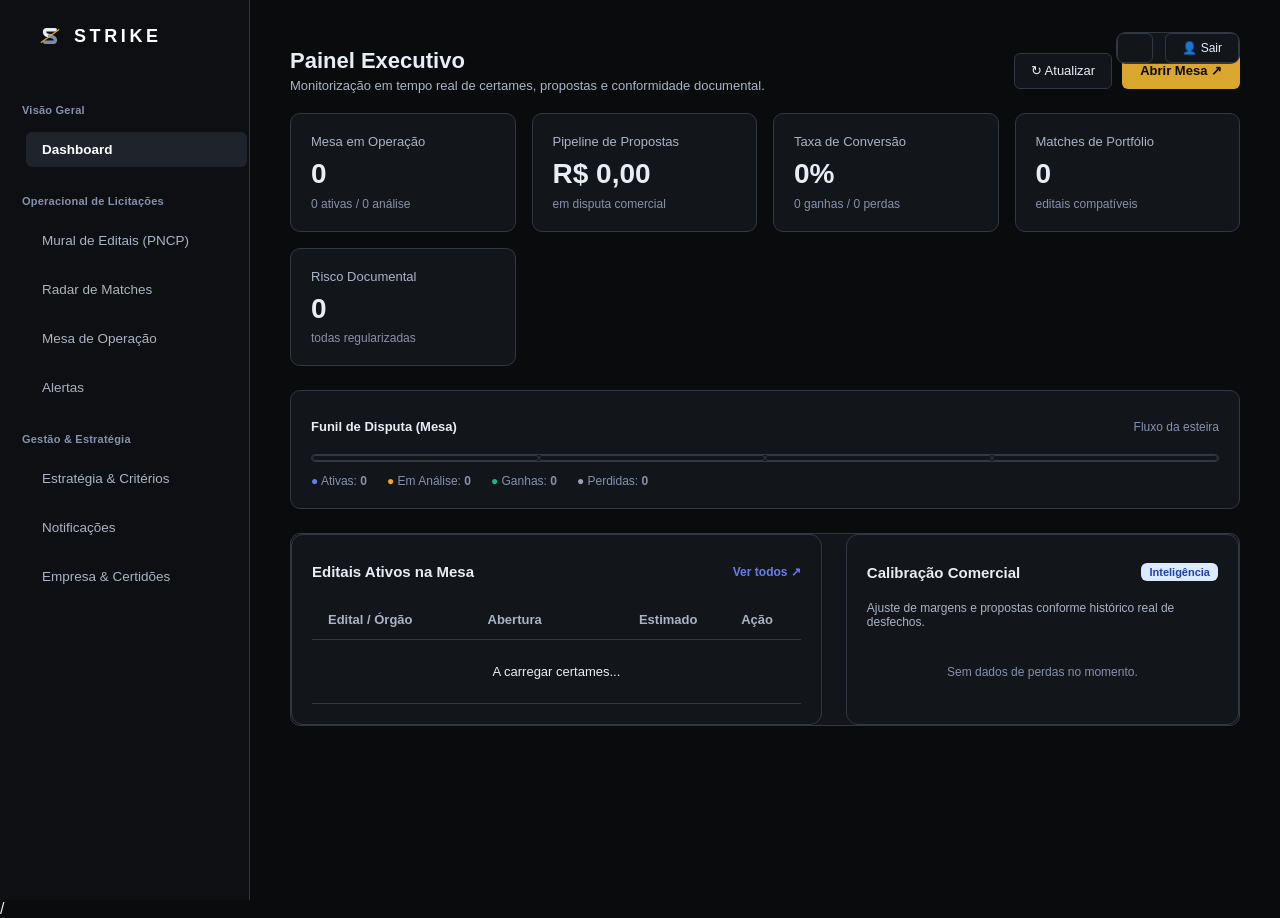
==== commit 3a737dc1: "wip: ajustes no tema dark e alinhamentos da dashboard" ====
--- a/static/dashboard.html
+++ b/static/dashboard.html
@@ -1,6 +1,7 @@
 <!DOCTYPE html>
 <html lang="pt-BR">
 <head>
+    <link rel="stylesheet" href="/static/strike_tokens_2.css">
     <meta charset="UTF-8">
     <meta name="viewport" content="width=device-width, initial-scale=1.0">
     <title>Radar de Licitações - Gestão Estratégica</title>
@@ -281,17 +282,99 @@
     }
 
 </style>
+
+<style id="claude-acabamento-perfeito">
+    /* Forçar fundos escuros nos painéis que ficaram com o fundo transparente/branco */
+    .main-content > div > div:not(.kpi-grid), div[class*="card"], div[class*="panel"] {
+        background-color: #12151A !important;
+        border: 1px solid #303844 !important;
+        color: #E8EEF6 !important;
+        border-radius: 10px !important;
+    }
+
+    /* Garantir texto legível nas tabelas inferiores */
+    table, tr, td, th { background: transparent !important; border-color: #303844 !important; color: #E8EEF6 !important; }
+    th, .kpi-title, .kpi-subtext { color: #A9B4C6 !important; }
+
+    /* Consertar o Botão Ouro Técnico ("Abrir Mesa") */
+    button[onclick*="abrirMesa"], #btnAbrirMesa, .btn-primary {
+        background-color: #D9A62E !important;
+        color: #0A0A0A !important;
+        border: none !important;
+        font-weight: 600 !important;
+    }
+
+    /* Consertar Botões Secundários ("Atualizar") */
+    .btn-secondary, button[onclick*="carregar"] {
+        background-color: #12151A !important;
+        color: #E8EEF6 !important;
+        border: 1px solid #303844 !important;
+    }
+</style>
+
+
+<style id="strike-correcao-definitiva">
+    /* Forçar fundo escuro nos painéis inferiores independentemente do que lá estiver */
+    .panel-box, .table-card, [style*="var(--bg-surface)"] {
+        background-color: var(--bg-surface, #12151A) !important;
+        background: var(--bg-surface, #12151A) !important;
+        border: 1px solid var(--border-default, #303844) !important;
+        color: var(--text-primary, #E8EEF6) !important;
+    }
+    
+    /* Garantir que o texto das tabelas e painéis fica legível */
+    .panel-box *, .table-card * { color: var(--text-primary, #E8EEF6) !important; }
+    .panel-box p, .table-card p, .panel-box th, .panel-box .text-muted { color: var(--text-secondary, #A9B4C6) !important; }
+    table td { border-bottom: 1px solid var(--border-subtle, #232932) !important; }
+
+    /* Corrigir os botões no canto superior direito para não se sobreporem */
+    .topbar, .master-top-actions {
+        position: absolute !important;
+        top: 32px !important;
+        right: 40px !important;
+        display: flex !important;
+        flex-direction: row !important;
+        align-items: center !important;
+        gap: 12px !important;
+        background: transparent !important;
+        width: auto !important;
+        z-index: 9999 !important;
+    }
+    .topbar-actions {
+        display: flex !important;
+        flex-direction: row !important;
+        gap: 12px !important;
+        position: static !important; /* Remove conflitos antigos */
+    }
+    .topbar-actions button, .master-top-actions button {
+        position: static !important;
+        margin: 0 !important;
+        white-space: nowrap !important;
+    }
+
+    /* Garantir cor Dourada no botão principal */
+    button[onclick*="abrirMesa"], #btnAbrirMesa, .btn-primary {
+        background-color: #D9A62E !important;
+        color: #0A0A0A !important;
+        font-weight: 700 !important;
+        border: none !important;
+        border-radius: 6px !important;
+        padding: 8px 16px !important;
+    }
+</style>
+
+    <link rel="stylesheet" href="/static/strike_tokens_2.css?v=2">
 </head>
 <body>
 
     <div class="topbar">
         <div class="topbar-brand">
-            <span>🎯</span>
+            <span></span>
             <span>Radar de Licitações</span>
         </div>
         <div class="topbar-actions">
             <button id="btnThemeToggle" class="btn-theme-toggle" onclick="alternarTemaVisual()" title="Alternar Modo Claro/Escuro">
-                🌙
+                
             </button>
             <button class="btn-logout" onclick="fazerLogout()">
                 👤 Sair
@@ -303,32 +386,32 @@
         <aside class="sidebar">
             <div class="sidebar-section-title">Visão Geral</div>
             <div class="sidebar-item active" data-tab="dashboard">
-                <span>📊 Dashboard</span>
+                <span> Dashboard</span>
             </div>
 
             <div class="sidebar-section-title">Operacional de Licitações</div>
             <div class="sidebar-item" data-tab="licitacoes">
-                <span>📋 Mural de Editais (PNCP)</span>
+                <span> Mural de Editais (PNCP)</span>
             </div>
             <div class="sidebar-item" data-tab="matches">
-                <span>🎯 Radar de Matches</span>
+                <span> Radar de Matches</span>
             </div>
             <div class="sidebar-item" data-tab="mesa">
-                <span>💼 Mesa de Operação</span>
+                <span> Mesa de Operação</span>
             </div>
             <div class="sidebar-item" data-tab="alertas">
-                <span>🔔 Alertas</span>
+                <span> Alertas</span>
             </div>
 
             <div class="sidebar-section-title">Gestão & Estratégia</div>
             <div class="sidebar-item" data-tab="preferencias">
-                <span>⚙️ Estratégia & Critérios</span>
+                <span> Estratégia & Critérios</span>
             </div>
             <div class="sidebar-item" data-tab="notificacoes">
-                <span>🔔 Notificações</span>
+                <span> Notificações</span>
             </div>
             <div class="sidebar-item" data-tab="conta">
-                <span>🏢 Empresa & Certidões</span>
+                <span> Empresa & Certidões</span>
             </div>
         </aside>
 
@@ -346,7 +429,7 @@
                             ↻ Atualizar
                         </button>
                         <button onclick="trocarAbaSistema('mesa')" style="background: var(--color-primary); color: #fff; border: none; padding: 8px 18px; border-radius: 8px; font-size: 12px; font-weight: 600; cursor: pointer; box-shadow: 0 4px 12px rgba(102, 126, 234, 0.25);">
-                            💼 Abrir Mesa ↗
+                             Abrir Mesa ↗
                         </button>
                     </div>
                 </div>
@@ -355,7 +438,7 @@
                     <div class="kpi-card blue">
                         <div class="kpi-header">
                             <span class="kpi-title">Mesa em Operação</span>
-                            <span class="kpi-icon">📋</span>
+                            <span class="kpi-icon"></span>
                         </div>
                         <div id="dashKpiOperacao" class="kpi-value" style="color: var(--color-primary);">0</div>
                         <div id="dashKpiOperacaoSub" class="kpi-subtitle">0 ativas / 0 análise</div>
@@ -364,7 +447,7 @@
                     <div class="kpi-card green">
                         <div class="kpi-header">
                             <span class="kpi-title">Pipeline de Propostas</span>
-                            <span class="kpi-icon">💼</span>
+                            <span class="kpi-icon"></span>
                         </div>
                         <div id="dashKpiVolume" class="kpi-value" style="color: var(--color-success);">R$ 0,00</div>
                         <div class="kpi-subtitle">em disputa comercial</div>
@@ -373,7 +456,7 @@
                     <div class="kpi-card orange">
                         <div class="kpi-header">
                             <span class="kpi-title">Taxa de Conversão</span>
-                            <span class="kpi-icon">📈</span>
+                            <span class="kpi-icon"></span>
                         </div>
                         <div id="dashKpiWinRate" class="kpi-value" style="color: var(--color-warning);">0%</div>
                         <div id="dashKpiWinRateSub" class="kpi-subtitle">0 ganhas / 0 perdas</div>
@@ -382,7 +465,7 @@
                     <div class="kpi-card purple">
                         <div class="kpi-header">
                             <span class="kpi-title">Matches de Portfólio</span>
-                            <span class="kpi-icon">🎯</span>
+                            <span class="kpi-icon"></span>
                         </div>
                         <div id="dashKpiMatches" class="kpi-value" style="color: var(--color-info);">0</div>
                         <div class="kpi-subtitle">editais compatíveis</div>
@@ -391,7 +474,7 @@
                     <div class="kpi-card green" id="cardDocContainer">
                         <div class="kpi-header">
                             <span class="kpi-title">Risco Documental</span>
-                            <span class="kpi-icon">🛡️</span>
+                            <span class="kpi-icon"></span>
                         </div>
                         <div id="dashKpiCertidoes" class="kpi-value" style="color: var(--color-success);">0</div>
                         <div id="dashKpiCertidoesSub" class="kpi-subtitle">todas regularizadas</div>
@@ -420,7 +503,7 @@
                 <div style="display: grid; grid-template-columns: 1.35fr 1fr; gap: 24px;">
                     <div class="table-container" style="padding: 20px;">
                         <div style="display: flex; justify-content: space-between; align-items: center; margin-bottom: 16px;">
-                            <h3 style="font-size: 15px; font-weight: 700; color: var(--text-heading);">⚡ Editais Ativos na Mesa</h3>
+                            <h3 style="font-size: 15px; font-weight: 700; color: var(--text-heading);"> Editais Ativos na Mesa</h3>
                             <span style="font-size: 12px; color: var(--color-primary); cursor: pointer; font-weight: 600;" onclick="trocarAbaSistema('mesa')">Ver todos ↗</span>
                         </div>
                         <table class="table-modern">
@@ -440,7 +523,7 @@
 
                     <div class="table-container" style="padding: 20px;">
                         <div style="display: flex; justify-content: space-between; align-items: center; margin-bottom: 8px;">
-                            <h3 style="font-size: 15px; font-weight: 700; color: var(--text-heading);">🎯 Calibração Comercial</h3>
+                            <h3 style="font-size: 15px; font-weight: 700; color: var(--text-heading);"> Calibração Comercial</h3>
                             <span class="badge badge-blue">Inteligência</span>
                         </div>
                         <p style="font-size: 12px; color: var(--text-muted); margin-bottom: 16px;">
@@ -461,7 +544,7 @@
             <div id="pane-licitacoes" class="tab-pane">
                 <div style="display: flex; justify-content: space-between; align-items: center; margin-bottom: 12px; flex-wrap: wrap; gap: 8px;">
                     <div>
-                        <h2 style="font-size: 18px; font-weight: 700; color: var(--text-heading); margin: 0;">📋 Mural de Editais (PNCP)</h2>
+                        <h2 style="font-size: 18px; font-weight: 700; color: var(--text-heading); margin: 0;"> Mural de Editais (PNCP)</h2>
                         <p style="font-size: 12px; color: var(--text-muted); margin-top: 2px;">Captação contínua e triagem de certames públicos em tempo real.</p>
                     </div>
                     <div style="display: flex; gap: 8px; align-items: center;">
@@ -496,7 +579,7 @@
                         </select>
                     </div>
                     <button type="button" onclick="toggleFiltrosAvancados()" id="btnToggleFiltros" style="background: var(--table-stripe); color: var(--text-body); border: 1px solid var(--border-color); padding: 6px 12px; border-radius: 6px; font-size: 12px; font-weight: 600; cursor: pointer; display: flex; align-items: center; gap: 5px;">
-                        ⚙️ Filtros Avançados
+                         Filtros Avançados
                     </button>
                     <button type="button" onclick="carregarLicitacoesPncp()" style="background: var(--color-primary); color: #fff; border: none; padding: 6px 14px; border-radius: 6px; font-size: 12px; font-weight: 600; cursor: pointer;">
                         🔍 Filtrar
@@ -581,7 +664,7 @@
             <div id="pane-matches" class="tab-pane">
                 <div style="display: flex; justify-content: space-between; align-items: center; margin-bottom: 20px;">
                     <div>
-                        <h2 style="font-size: 22px; font-weight: 700; color: var(--text-heading);">🎯 Radar de Matches de Portfólio</h2>
+                        <h2 style="font-size: 22px; font-weight: 700; color: var(--text-heading);"> Radar de Matches de Portfólio</h2>
                         <p style="font-size: 13px; color: var(--text-muted); margin-top: 4px;">Editais identificados com alta aderência aos seus produtos.</p>
                     </div>
                     <button onclick="carregarMeusMatches()" style="background: var(--color-primary); color: #fff; border: none; padding: 8px 16px; border-radius: 8px; font-weight: 600; font-size: 12px; cursor: pointer;">
@@ -610,7 +693,7 @@
             <div id="pane-mesa" class="tab-pane">
                 <div style="display: flex; justify-content: space-between; align-items: center; margin-bottom: 20px;">
                     <div>
-                        <h2 style="font-size: 22px; font-weight: 700; color: var(--text-heading);">💼 Mesa de Operação</h2>
+                        <h2 style="font-size: 22px; font-weight: 700; color: var(--text-heading);"> Mesa de Operação</h2>
                         <p style="font-size: 13px; color: var(--text-muted); margin-top: 4px;">Gestão da esteira de propostas, cotações e disputas.</p>
                     </div>
                     <button onclick="carregarProcessosMesa(statusMesaAtual)" style="background: var(--color-primary); color: #fff; border: none; padding: 8px 16px; border-radius: 8px; font-weight: 600; font-size: 12px; cursor: pointer;">
@@ -651,7 +734,7 @@
             <div id="pane-alertas" class="tab-pane">
                 <div style="display: flex; justify-content: space-between; align-items: center; margin-bottom: 24px; flex-wrap: wrap; gap: 12px;">
                     <div>
-                        <h2 style="font-size: 22px; font-weight: 700; color: var(--text-heading); margin: 0;">🔔 Central de Alertas & Notificações Ativas</h2>
+                        <h2 style="font-size: 22px; font-weight: 700; color: var(--text-heading); margin: 0;"> Central de Alertas & Notificações Ativas</h2>
                         <p style="font-size: 13px; color: var(--text-muted); margin-top: 4px;">Configure os canais de recebimento imediato de oportunidades e prazos via WhatsApp e E-mail.</p>
                     </div>
                     <button type="button" onclick="salvarConfiguracaoAlertas()" style="background: var(--color-primary); color: #fff; border: none; padding: 8px 18px; border-radius: 8px; font-weight: 600; font-size: 13px; cursor: pointer; box-shadow: 0 4px 12px rgba(102, 126, 234, 0.25);">
@@ -679,7 +762,7 @@
                             <div style="display: flex; gap: 8px;">
                                 <input type="text" id="alertaWppNumero" placeholder="(21) 99999-9999" style="flex: 1; padding: 8px 10px; border: 1px solid var(--border-color); border-radius: 6px; font-size: 13px; font-weight: 600; background: var(--bg-card); color: var(--text-body);">
                                 <button type="button" onclick="testarDisparoWhatsapp()" style="background: #25d366; color: #fff; border: none; padding: 8px 14px; border-radius: 6px; font-size: 12px; font-weight: 700; cursor: pointer; white-space: nowrap;">
-                                    ⚡ Enviar Teste
+                                     Enviar Teste
                                 </button>
                             </div>
                         </div>
@@ -700,7 +783,7 @@
                     <div class="kpi-card blue" style="padding: 22px;">
                         <div style="display: flex; justify-content: space-between; align-items: center; margin-bottom: 12px;">
                             <div style="display: flex; align-items: center; gap: 8px;">
-                                <span style="font-size: 24px;">✉️</span>
+                                <span style="font-size: 24px;">✉</span>
                                 <h3 style="font-size: 16px; font-weight: 700; color: var(--text-heading); margin: 0;">Disparo via E-mail</h3>
                             </div>
                             <span class="badge badge-blue">ATIVO</span>
@@ -714,7 +797,7 @@
                             <div style="display: flex; gap: 8px;">
                                 <input type="text" id="alertaEmailDestino" placeholder="comercial@suaempresa.com.br" style="flex: 1; padding: 8px 10px; border: 1px solid var(--border-color); border-radius: 6px; font-size: 13px; font-weight: 600; background: var(--bg-card); color: var(--text-body);">
                                 <button type="button" onclick="testarDisparoEmail()" style="background: var(--color-primary); color: #fff; border: none; padding: 8px 14px; border-radius: 6px; font-size: 12px; font-weight: 700; cursor: pointer; white-space: nowrap;">
-                                    ✉️ Enviar Teste
+                                    ✉ Enviar Teste
                                 </button>
                             </div>
                         </div>
@@ -755,21 +838,21 @@
                             <tr>
                                 <td><span class="badge badge-green">📱 WhatsApp</span></td>
                                 <td><strong>(21) 98765-4321</strong></td>
-                                <td>🎯 Novo Match 94%: Pregão 045/2026 - SMS Rio (Amoxicilina 500mg)</td>
+                                <td> Novo Match 94%: Pregão 045/2026 - SMS Rio (Amoxicilina 500mg)</td>
                                 <td style="color: var(--text-muted);">Hoje às 08:15</td>
                                 <td style="text-align: center;"><span class="badge badge-green">✓ Entregue</span></td>
                             </tr>
                             <tr>
-                                <td><span class="badge badge-blue">✉️ E-mail</span></td>
+                                <td><span class="badge badge-blue">✉ E-mail</span></td>
                                 <td><strong>comercial@empresa.com.br</strong></td>
-                                <td>📊 Relatório Matinal: 8 novos editais encontrados no PNCP</td>
+                                <td> Relatório Matinal: 8 novos editais encontrados no PNCP</td>
                                 <td style="color: var(--text-muted);">Hoje às 08:00</td>
                                 <td style="text-align: center;"><span class="badge badge-green">✓ Entregue</span></td>
                             </tr>
                             <tr>
                                 <td><span class="badge badge-green">📱 WhatsApp</span></td>
                                 <td><strong>(21) 98765-4321</strong></td>
-                                <td>⚠️ Atenção: Certidão Municipal expira em 12 dias</td>
+                                <td>⚠ Atenção: Certidão Municipal expira em 12 dias</td>
                                 <td style="color: var(--text-muted);">Ontem às 16:30</td>
                                 <td style="text-align: center;"><span class="badge badge-green">✓ Entregue</span></td>
                             </tr>
@@ -781,7 +864,7 @@
             <div id="pane-preferencias" class="tab-pane">
                 <div style="display: flex; justify-content: space-between; align-items: center; margin-bottom: 24px; flex-wrap: wrap; gap: 12px;">
                     <div>
-                        <h2 style="font-size: 22px; font-weight: 700; color: var(--text-heading); margin: 0;">⚙️ Estratégia Comercial & Critérios de Participação</h2>
+                        <h2 style="font-size: 22px; font-weight: 700; color: var(--text-heading); margin: 0;"> Estratégia Comercial & Critérios de Participação</h2>
                         <p style="font-size: 13px; color: var(--text-muted); margin-top: 4px;">Defina regras comerciais, modalidades aceitas e governança de lances.</p>
                     </div>
                     <button type="button" onclick="salvarPreferenciasConfig()" style="background: var(--color-primary); color: #fff; border: none; padding: 8px 18px; border-radius: 8px; font-weight: 600; font-size: 13px; cursor: pointer; box-shadow: 0 4px 12px rgba(102, 126, 234, 0.25);">
@@ -792,7 +875,7 @@
                 <div style="display: grid; grid-template-columns: 1fr 1fr; gap: 20px; margin-bottom: 20px;">
                     <div class="kpi-card" style="padding: 20px;">
                         <h3 style="font-size: 14px; font-weight: 700; color: var(--text-heading); margin-bottom: 12px; border-bottom: 1px solid var(--border-color); padding-bottom: 6px;">
-                            🏛️ Modalidades & Julgamento Aceitos
+                            🏛 Modalidades & Julgamento Aceitos
                         </h3>
                         <div style="display: flex; flex-direction: column; gap: 10px; margin-bottom: 14px;">
                             <label style="display: flex; align-items: center; gap: 8px; font-size: 13px; cursor: pointer;">
@@ -820,7 +903,7 @@
 
                     <div class="kpi-card" style="padding: 20px;">
                         <h3 style="font-size: 14px; font-weight: 700; color: var(--text-heading); margin-bottom: 12px; border-bottom: 1px solid var(--border-color); padding-bottom: 6px;">
-                            ⚖️ Governança de Margens & Parâmetros
+                            ⚖ Governança de Margens & Parâmetros
                         </h3>
                         <div style="display: grid; grid-template-columns: 1fr 1fr; gap: 10px; margin-bottom: 12px;">
                             <div>
@@ -864,7 +947,7 @@
             <!-- 7. NOTIFICAÇÕES -->
             <div id="pane-notificacoes" class="tab-pane">
                 <div style="margin-bottom: 20px;">
-                    <h2 style="font-size: 22px; font-weight: 700; color: var(--text-heading);">🔔 Central de Notificações</h2>
+                    <h2 style="font-size: 22px; font-weight: 700; color: var(--text-heading);"> Central de Notificações</h2>
                     <p style="font-size: 13px; color: var(--text-muted); margin-top: 4px;">Avisos em tempo real e regras de envio.</p>
                 </div>
                 <div class="kpi-card" style="padding: 24px;">
@@ -876,14 +959,14 @@
             <div id="pane-conta" class="tab-pane">
                 <div style="display: flex; justify-content: space-between; align-items: center; margin-bottom: 16px;">
                     <div>
-                        <h2 style="font-size: 22px; font-weight: 700; color: var(--text-heading); margin: 0;">🏢 Gestão da Empresa & Habilitação</h2>
+                        <h2 style="font-size: 22px; font-weight: 700; color: var(--text-heading); margin: 0;"> Gestão da Empresa & Habilitação</h2>
                         <p style="font-size: 13px; color: var(--text-muted); margin-top: 4px;">Configurações institucionais, ramo de atividade, certidões e equipa.</p>
                     </div>
                 </div>
 
                 <div style="display: flex; gap: 8px; margin-bottom: 20px;">
                     <button class="subtab-btn" onclick="alternarSubTabEmpresa('dados', this)" style="padding: 7px 16px; border-radius: 6px; border: none; background: var(--color-primary); color: #fff; font-size: 12px; font-weight: 700; cursor: pointer;">
-                        🏢 Dados Gerais
+                         Dados Gerais
                     </button>
                     <button class="subtab-btn" onclick="alternarSubTabEmpresa('pagamento', this)" style="padding: 7px 16px; border-radius: 6px; border: none; background: var(--border-color); color: var(--text-body); font-size: 12px; font-weight: 700; cursor: pointer;">
                         💳 Pagamento da Plataforma
@@ -904,7 +987,7 @@
                         <div style="display: flex; flex-direction: column; gap: 14px;">
                             <div class="kpi-card" style="padding: 16px;">
                                 <h3 style="font-size: 13px; font-weight: 700; color: var(--text-heading); margin-bottom: 10px; border-bottom: 1px solid var(--border-color); padding-bottom: 6px;">
-                                    📋 Identificação & Ramo de Atuação
+                                     Identificação & Ramo de Atuação
                                 </h3>
                                 <div style="display: grid; grid-template-columns: 1fr 1fr; gap: 8px;">
                                     <div style="grid-column: span 2;">
@@ -968,7 +1051,7 @@
 
                             <div class="kpi-card" style="padding: 16px;">
                                 <h3 style="font-size: 13px; font-weight: 700; color: var(--text-heading); margin-bottom: 10px; border-bottom: 1px solid var(--border-color); padding-bottom: 6px;">
-                                    ✍️ Representante & Dados Bancários
+                                    ✍ Representante & Dados Bancários
                                 </h3>
                                 <div style="display: grid; grid-template-columns: 1fr 1fr; gap: 8px;">
                                     <div>
@@ -993,7 +1076,7 @@
 
                         <div class="kpi-card" style="padding: 16px;">
                             <div style="display: flex; justify-content: space-between; align-items: center; margin-bottom: 8px;">
-                                <h3 style="font-size: 13px; font-weight: 700; color: var(--text-heading); margin: 0;">🛡️ Radar de Certidões & Validades</h3>
+                                <h3 style="font-size: 13px; font-weight: 700; color: var(--text-heading); margin: 0;"> Radar de Certidões & Validades</h3>
                                 <button type="button" onclick="adicionarNovoDocumentoCertidao()" style="background: var(--table-stripe); color: var(--color-primary); border: 1px solid var(--border-color); padding: 4px 8px; border-radius: 4px; font-size: 11px; font-weight: 600; cursor: pointer;">
                                     + Outro Documento
                                 </button>
@@ -1089,7 +1172,7 @@
             const isDark = document.body.classList.toggle("dark-mode");
             localStorage.setItem("radar_dark_mode", isDark);
             const btn = document.getElementById("btnThemeToggle");
-            if (btn) btn.innerHTML = isDark ? "☀️" : "🌙";
+            if (btn) btn.innerHTML = isDark ? "☀" : "";
         }
 
         function trocarAbaSistema(nome) {
@@ -1138,7 +1221,7 @@
             if (localStorage.getItem("radar_dark_mode") === "true") {
                 document.body.classList.add("dark-mode");
                 const btn = document.getElementById("btnThemeToggle");
-                if (btn) btn.innerHTML = "☀️";
+                if (btn) btn.innerHTML = "☀";
             }
 
             carregarDashboardCompleto();
@@ -1673,7 +1756,7 @@
                 tbody.innerHTML = `
                     <tr>
                         <td colspan="6" style="text-align: center; padding: 22px; color: var(--color-danger); font-size: 12px;">
-                            ⚠️ Erro ao carregar mural: ${err.message}
+                            ⚠ Erro ao carregar mural: ${err.message}
                         </td>
                     </tr>
                 `;
@@ -1731,7 +1814,7 @@
             }
             alert(`Disparando mensagem de teste via WhatsApp para: ${num}
 
-Mensagem: "🎯 Radar de Licitações: Teste de alerta ativo bem-sucedido!"`);
+Mensagem: " Radar de Licitações: Teste de alerta ativo bem-sucedido!"`);
         }
 
         function testarDisparoEmail() {
@@ -1742,7 +1825,7 @@
             }
             alert(`Enviando e-mail de teste para: ${email}
 
-Assunto: "🎯 Radar de Licitações - Teste de Notificação Ativa"`);
+Assunto: " Radar de Licitações - Teste de Notificação Ativa"`);
         }
 
 
@@ -1963,7 +2046,7 @@
                 tbody.innerHTML = `
                     <tr>
                         <td colspan="6" style="text-align: center; padding: 22px; color: var(--color-danger); font-size: 12px;">
-                            ⚠️ Erro ao carregar mural: ${err.message}
+                            ⚠ Erro ao carregar mural: ${err.message}
                         </td>
                     </tr>
                 `;
@@ -1979,5 +2062,93 @@
         }
 
     </script>
+
+<!-- PATCH DESIGN CLAUDE (100% FIDELIDADE) -->
+<link rel="stylesheet" href="/static/strike_tokens_2.css">
+<style>
+    /* Forçar Modo Escuro Oficial Claude */
+    :root, body, html {
+        --bg-app: #0A0B0D !important;
+        --bg-surface: #12151A !important;
+        --bg-sidebar: #0D0F12 !important;
+        --border-default: #303844 !important;
+        --text-primary: #E8EEF6 !important;
+        --text-secondary: #A9B4C6 !important;
+        background-color: var(--bg-app) !important;
+        color: var(--text-primary) !important;
+        font-family: -apple-system, BlinkMacSystemFont, "Segoe UI", Roboto, sans-serif !important;
+    }
+    
+    /* Layout à Prova de Bala */
+    body { margin: 0 !important; }
+    .app-container { display: flex !important; min-height: 100vh !important; width: 100% !important; padding: 0 !important; }
+    .main-content { flex: 1 !important; padding: 40px !important; position: relative !important; background-color: var(--bg-app) !important; }
+    
+    /* Posicionamento Correto do Topo (Canto Superior Direito) */
+    .topbar { position: absolute !important; top: 32px !important; right: 40px !important; background: transparent !important; border: none !important; box-shadow: none !important; display: flex !important; width: auto !important; padding: 0 !important; z-index: 99; }
+    .topbar-brand { display: none !important; }
+    .topbar-actions { display: flex !important; gap: 12px !important; }
+    .topbar-actions button { background: var(--bg-surface) !important; border: 1px solid var(--border-default) !important; color: var(--text-primary) !important; padding: 8px 16px !important; border-radius: 6px !important; font-weight: 500 !important; }
+    
+    /* Sidebar Escura e Limpa */
+    .sidebar { background-color: var(--bg-sidebar) !important; border-right: 1px solid var(--border-default) !important; width: 250px !important; min-width: 250px !important; padding-top: 24px !important; }
+    .sidebar-brand { display: none !important; } /* Oculta marca antiga */
+    .sidebar-item { background: transparent !important; color: var(--text-secondary) !important; border: none !important; padding: 10px 16px !important; margin: 4px 12px !important; border-radius: 6px !important; font-weight: 500 !important; }
+    .sidebar-item.active, .sidebar-item:hover { background-color: #1F242C !important; color: #FFF !important; }
+    
+    /* Cartões de KPI perfeitos */
+    .kpi-card, .dashboard-card, .panel-box, .funnel-card, .table-card { background-color: var(--bg-surface) !important; border: 1px solid var(--border-default) !important; border-radius: 10px !important; box-shadow: none !important; }
+    .kpi-card { padding: 20px !important; border-top: 1px solid var(--border-default) !important; }
+    .kpi-card::before, .kpi-card::after { display: none !important; } /* Anula faixas coloridas */
+    div[style*="linear-gradient"] { background: transparent !important; } 
+    
+    /* Botão Ouro Técnico */
+    .btn-primary, button[onclick*="abrirMesa"], #btnAbrirMesa { background-color: #D9A62E !important; color: #0A0A0A !important; border: none !important; border-radius: 6px !important; font-weight: 600 !important; padding: 8px 16px !important; }
+    
+    /* Tipografia de Títulos e Valores */
+    h1, h2, h3, .kpi-value { color: var(--text-primary) !important; font-weight: 700 !important; }
+    p, .kpi-title, th { color: var(--text-secondary) !important; text-transform: none !important; }
+    .kpi-value { font-size: 28px !important; margin: 8px 0 !important; }
+    
+    table td { color: var(--text-primary) !important; border-bottom: 1px solid var(--border-default) !important; }
+    table th { border-bottom: 1px solid var(--border-default) !important; }
+</style>
+
+<script>
+    document.addEventListener("DOMContentLoaded", () => {
+        // 1. Mover Topbar para dentro do main-content (Conserta Layout)
+        const topbar = document.querySelector('.topbar');
+        const main = document.querySelector('.main-content');
+        if (topbar && main) main.appendChild(topbar);
+
+        // 2. Injetar Novo Logótipo na Sidebar
+        const sidebar = document.querySelector('.sidebar');
+        if (sidebar && !document.getElementById('novo-strike-logo')) {
+            sidebar.insertAdjacentHTML('afterbegin', `
+            <div id="novo-strike-logo" style="padding: 0 24px 32px 24px; display: flex; align-items: center; gap: 12px;">
+                <svg width="24" height="24" viewBox="0 0 100 100" fill="none"><path d="M72 24 H34 C24 24 24 45 42 48 L56 51" stroke="#E8EEF6" stroke-width="14" stroke-linecap="round"/><path d="M48 50 L58 53 C76 56 76 76 66 76 H28" stroke="#7D8CA6" stroke-width="14" stroke-linecap="round"/><line x1="14" y1="76" x2="86" y2="24" stroke="#D9A62E" stroke-width="6" stroke-linecap="round"/></svg>
+                <span style="color: #FFF; font-weight: 800; font-size: 18px; letter-spacing: 0.2em;">STRIKE</span>
+            </div>`);
+        }
+        
+        // 3. Limpar Emojis e forçar minúsculas sem partir eventos de cliques
+        document.querySelectorAll('.kpi-title, .sidebar-item').forEach(el => {
+            let texto = el.innerHTML;
+            texto = texto.replace(/MESA EM OPERAÇÃO/g, "Mesa em operação")
+                         .replace(/PIPELINE DE PROPOSTAS/g, "Pipeline de propostas")
+                         .replace(/TAXA DE CONVERSÃO/g, "Taxa de conversão")
+                         .replace(/MATCHES DE PORTFÓLIO/g, "Matches de portfólio")
+                         .replace(/RISCO DOCUMENTAL/g, "Risco documental")
+                         .replace(/[]/g, "");
+            el.innerHTML = texto;
+        });
+            
+        // Forçar Dark Mode Globalmente
+        document.documentElement.setAttribute('data-theme', 'dark');
+        document.body.setAttribute('data-theme', 'dark');
+    });
+</script>
+<!-- FIM PATCH DESIGN CLAUDE -->
+
 </body>
 </html>
--- a/static/strike_tokens_2.css
+++ b/static/strike_tokens_2.css
@@ -0,0 +1,603 @@
+
+/* Correção de acabamento - Painéis inferiores e topo */
+.panel-box, .table-card, div[style*="background: white"], div[style*="background: #fff"], div[style*="background:#fff"] {
+    background-color: var(--bg-surface) !important;
+    background: var(--bg-surface) !important;
+    border: 1px solid var(--border-default) !important;
+    color: var(--text-primary) !important;
+}
+
+.panel-box *, .table-card * {
+    color: var(--text-primary) !important;
+}
+
+.panel-box p, .table-card p, .panel-box th, .text-muted {
+    color: var(--text-secondary) !important;
+}
+
+table td {
+    border-bottom: 1px solid var(--border-subtle) !important;
+}
+
+/* Alinhamento dos botões do topo */
+.topbar, .master-top-actions {
+    position: absolute !important;
+    top: 32px !important;
+    right: 40px !important;
+    display: flex !important;
+    flex-direction: row !important;
+    align-items: center !important;
+    gap: 12px !important;
+    background: transparent !important;
+    width: auto !important;
+    z-index: 999 !important;
+}
+
+.topbar-actions {
+    display: flex !important;
+    flex-direction: row !important;
+    gap: 12px !important;
+}
+
+.topbar-actions button, .master-top-actions button {
+    position: static !important;
+    margin: 0 !important;
+    white-space: nowrap !important;
+}
+
+/* Botão principal em tom dourado */
+button[onclick*="abrirMesa"], #btnAbrirMesa, .btn-primary {
+    background-color: var(--accent-action) !important;
+    color: var(--text-on-accent) !important;
+    font-weight: 700 !important;
+    border: none !important;
+}
+
+/* -------------------------------------------------------------
+   FORÇAR FIDELIDADE COMPLETA COM O LAYOUT DE REFERÊNCIA
+   ------------------------------------------------------------- */
+
+/* 1. Painéis inferiores: anular fundo branco forçado por seletores genéricos ou inline */
+.main-content div[style*="background"],
+.main-content .card,
+.main-content .table-card,
+.main-content .panel-box,
+div[style*="background: #ffffff"],
+div[style*="background:#ffffff"],
+div[style*="background: white"],
+div[style*="background:white"] {
+    background: #12151A !important;
+    background-color: #12151A !important;
+    border: 1px solid #303844 !important;
+    color: #E8EEF6 !important;
+}
+
+/* Forçar cores de texto dentro dos painéis inferiores */
+.main-content div[style*="background"] h1,
+.main-content div[style*="background"] h2,
+.main-content div[style*="background"] h3,
+.main-content div[style*="background"] h4,
+.main-content div[style*="background"] span,
+.main-content div[style*="background"] p,
+.main-content div[style*="background"] td,
+.main-content div[style*="background"] th {
+    color: #E8EEF6 !important;
+}
+
+.main-content div[style*="background"] .text-muted,
+.main-content div[style*="background"] th,
+.main-content div[style*="background"] p {
+    color: #A9B4C6 !important;
+}
+
+/* 2. Menu Lateral: alinhamento, tipografia e espaçamento idênticos à referência */
+.sidebar {
+    background-color: #0D0F12 !important;
+    border-right: 1px solid #232932 !important;
+    padding: 20px 14px !important;
+    box-sizing: border-box !important;
+}
+
+.sidebar-title,
+.sidebar-section-title,
+.sidebar h6,
+.sidebar small {
+    color: #8493AD !important;
+    font-size: 11px !important;
+    font-weight: 600 !important;
+    text-transform: none !important;
+    letter-spacing: 0.02em !important;
+    margin: 18px 0 6px 8px !important;
+    display: block !important;
+}
+
+.sidebar-item,
+.sidebar a,
+.sidebar button {
+    display: flex !important;
+    align-items: center !important;
+    color: #A9B4C6 !important;
+    background: transparent !important;
+    border: none !important;
+    border-radius: 6px !important;
+    padding: 8px 12px !important;
+    margin-bottom: 3px !important;
+    font-size: 13.5px !important;
+    font-weight: 500 !important;
+    text-decoration: none !important;
+    box-shadow: none !important;
+    width: 100% !important;
+    box-sizing: border-box !important;
+}
+
+.sidebar-item:hover,
+.sidebar a:hover {
+    background-color: #1F242C !important;
+    color: #E8EEF6 !important;
+}
+
+.sidebar-item.active,
+.sidebar a.active,
+.sidebar .active {
+    background-color: #1F242C !important;
+    color: #FFFFFF !important;
+    font-weight: 600 !important;
+}
+
+/* 3. Ajuste dos botões de topo (desagrupar sobreposição) */
+.topbar,
+.topbar-actions,
+.master-top-actions {
+    position: absolute !important;
+    top: 24px !important;
+    right: 36px !important;
+    display: inline-flex !important;
+    flex-direction: row !important;
+    align-items: center !important;
+    gap: 10px !important;
+    z-index: 1000 !important;
+    width: auto !important;
+    background: transparent !important;
+}
+
+.topbar button,
+.topbar-actions button,
+.master-top-actions button {
+    position: relative !important;
+    top: auto !important;
+    right: auto !important;
+    bottom: auto !important;
+    left: auto !important;
+    margin: 0 !important;
+    display: inline-flex !important;
+    align-items: center !important;
+    justify-content: center !important;
+}
+
+/* Botão Dourado de Ação */
+button[onclick*="abrirMesa"],
+#btnAbrirMesa,
+.btn-primary {
+    background-color: #D9A62E !important;
+    color: #0A0A0A !important;
+    border: none !important;
+    font-weight: 700 !important;
+}
+
+/* Mapeamento de compatibilidade com o HTML legado */
+:root, body, body.dark-mode, [data-theme="dark"] {
+    --bg-page: #0A0B0D !important;
+    --bg-card: #12151A !important;
+    --border-color: #303844 !important;
+    --text-heading: #E8EEF6 !important;
+    --text-body: #A9B4C6 !important;
+    --text-muted: #8493AD !important;
+    background-color: #0A0B0D !important;
+    color: #E8EEF6 !important;
+}
+
+/* Forçar os containers inferiores a respeitar o background escuro */
+.card, .panel, .panel-box, .table-card,
+div[style*="background: var(--bg-card)"],
+div[class*="card"] {
+    background-color: #12151A !important;
+    background: #12151A !important;
+    border-color: #303844 !important;
+    color: #E8EEF6 !important;
+}
+
+/* =============================================================
+   CORREÇÃO DEFINITIVA DE FIDELIDADE (LAYOUT CLAUDE)
+   ============================================================= */
+
+/* 1. Alinhamento e separação da Topbar vs Ações do Dashboard */
+.topbar {
+    position: static !important;
+    display: flex !important;
+    justify-content: flex-end !important;
+    align-items: center !important;
+    padding: 16px 36px 0 36px !important;
+    background: transparent !important;
+    border: none !important;
+    box-shadow: none !important;
+    width: 100% !important;
+    box-sizing: border-box !important;
+}
+
+.topbar-brand {
+    display: none !important;
+}
+
+.topbar-actions {
+    display: flex !important;
+    align-items: center !important;
+    gap: 10px !important;
+    margin-left: auto !important;
+}
+
+.topbar-actions button {
+    background-color: var(--bg-surface, #12151A) !important;
+    color: var(--text-primary, #E8EEF6) !important;
+    border: 1px solid var(--border-default, #303844) !important;
+    border-radius: var(--radius-control, 6px) !important;
+    padding: 6px 14px !important;
+    font-size: 13px !important;
+    font-weight: 500 !important;
+    cursor: pointer !important;
+    display: inline-flex !important;
+    align-items: center !important;
+    gap: 6px !important;
+}
+
+/* 2. Botão Secundário: Atualizar */
+button[onclick*="carregarDashboardCompleto"] {
+    background-color: var(--bg-surface, #12151A) !important;
+    border: 1px solid var(--border-default, #303844) !important;
+    color: var(--text-primary, #E8EEF6) !important;
+    border-radius: var(--radius-control, 6px) !important;
+    padding: 8px 16px !important;
+    font-size: 13px !important;
+    font-weight: 500 !important;
+    box-shadow: none !important;
+    cursor: pointer !important;
+}
+
+/* 3. Botão Principal: Abrir Mesa (Dourado Oficial STRIKE) */
+button[onclick*="trocarAbaSistema('mesa')"],
+button[onclick*="trocarAbaSistema"] {
+    background-color: var(--accent-action, #D9A62E) !important;
+    color: var(--text-on-accent, #0A0A0A) !important;
+    border: none !important;
+    border-radius: var(--radius-control, 6px) !important;
+    padding: 8px 18px !important;
+    font-size: 13px !important;
+    font-weight: 700 !important;
+    box-shadow: none !important;
+    cursor: pointer !important;
+}
+
+button[onclick*="trocarAbaSistema('mesa')"]:hover,
+button[onclick*="trocarAbaSistema"]:hover {
+    background-color: var(--accent-action-hover, #E6B84A) !important;
+}
+
+/* 4. Valores dos Cards de KPI: anular roxo/azul inline */
+.kpi-card .kpi-value,
+.kpi-value[style*="color"] {
+    color: var(--text-primary, #E8EEF6) !important;
+    font-size: 28px !important;
+    font-weight: 700 !important;
+    margin: 6px 0 !important;
+}
+
+.kpi-card .kpi-subtitle {
+    color: var(--text-muted, #8493AD) !important;
+    font-size: 12px !important;
+}
+
+.kpi-card .kpi-title {
+    color: var(--text-secondary, #A9B4C6) !important;
+    font-size: 13px !important;
+    font-weight: 500 !important;
+    text-transform: none !important;
+}
+
+/* 5. Painéis de Tabela e Calibração Comercial */
+#pane-dashboard .panel-box,
+#pane-dashboard .table-card,
+#pane-dashboard div[style*="background"] {
+    background-color: var(--bg-surface, #12151A) !important;
+    border: 1px solid var(--border-default, #303844) !important;
+    border-radius: var(--radius-card, 10px) !important;
+    color: var(--text-primary, #E8EEF6) !important;
+    box-shadow: none !important;
+}
+
+/* 6. Funil de Disputa */
+.funnel-card {
+    background-color: var(--bg-surface, #12151A) !important;
+    border: 1px solid var(--border-default, #303844) !important;
+    border-radius: var(--radius-card, 10px) !important;
+}
+
+.funnel-bar-track {
+    background-color: var(--bg-subtle, #1F242C) !important;
+}
+
+.funnel-bar-fill {
+    background-color: var(--interactive, #78AEF0) !important;
+}
+
+/* -------------------------------------------------------------
+   CORREÇÃO DE TAMANHO DE FUNDO E SEPARAÇÃO DOS BOTÕES
+   ------------------------------------------------------------- */
+
+/* 1. Remover fundo e borda da linha de cabeçalho do Painel Executivo */
+#pane-dashboard > div:first-child,
+div[style*="justify-content: space-between"] {
+    background: transparent !important;
+    background-color: transparent !important;
+    border: none !important;
+    box-shadow: none !important;
+    padding: 0 !important;
+    margin-bottom: 24px !important;
+    width: 100% !important;
+}
+
+/* 2. Dar respiro ao topo do conteúdo para os botões do sistema não colidirem */
+.main-content {
+    padding-top: 72px !important;
+    position: relative !important;
+}
+
+/* 3. Topbar do Sistema (Modo Claro / Sair) fixada no canto superior direito */
+.topbar,
+.master-top-actions {
+    position: absolute !important;
+    top: 18px !important;
+    right: 36px !important;
+    display: flex !important;
+    flex-direction: row !important;
+    align-items: center !important;
+    gap: 10px !important;
+    background: transparent !important;
+    border: none !important;
+    z-index: 1000 !important;
+    width: auto !important;
+}
+
+.topbar-actions {
+    display: flex !important;
+    flex-direction: row !important;
+    align-items: center !important;
+    gap: 10px !important;
+    position: static !important;
+}
+
+.topbar-actions button,
+.master-top-actions button {
+    position: static !important;
+    margin: 0 !important;
+    white-space: nowrap !important;
+}
+
+/* 4. Ações do Dashboard (↻ Atualizar e Abrir Mesa) alinhadas lado a lado */
+div[style*="justify-content: space-between"] > div:last-child {
+    display: flex !important;
+    flex-direction: row !important;
+    align-items: center !important;
+    gap: 10px !important;
+    position: static !important;
+}
+
+div[style*="justify-content: space-between"] button {
+    position: static !important;
+    margin: 0 !important;
+    white-space: nowrap !important;
+}
+
+/* -------------------------------------------------------------
+   SEPARAÇÃO E ALINHAMENTO DEFINITIVO: TOPBAR VS AÇÕES DO PAINEL
+   ------------------------------------------------------------- */
+
+/* 1. Fixar a Topbar no topo superior direito com coordenadas isoladas */
+.topbar,
+.master-top-actions,
+header.topbar {
+    position: absolute !important;
+    top: 14px !important;
+    right: 32px !important;
+    left: auto !important;
+    bottom: auto !important;
+    display: inline-flex !important;
+    flex-direction: row !important;
+    align-items: center !important;
+    justify-content: flex-end !important;
+    gap: 8px !important;
+    z-index: 2000 !important;
+    background: transparent !important;
+    border: none !important;
+    box-shadow: none !important;
+    height: auto !important;
+    width: auto !important;
+}
+
+.topbar-actions {
+    display: inline-flex !important;
+    flex-direction: row !important;
+    align-items: center !important;
+    gap: 8px !important;
+    position: static !important;
+}
+
+/* 2. Botões da Topbar (Modo Claro e Sair) */
+.topbar button,
+.topbar-actions button,
+.master-top-actions button {
+    position: static !important;
+    margin: 0 !important;
+    height: 32px !important;
+    padding: 0 12px !important;
+    font-size: 12px !important;
+    font-weight: 500 !important;
+    color: var(--text-primary, #E8EEF6) !important;
+    background-color: var(--bg-surface, #12151A) !important;
+    border: 1px solid var(--border-default, #303844) !important;
+    border-radius: var(--radius-control, 6px) !important;
+    white-space: nowrap !important;
+    display: inline-flex !important;
+    align-items: center !important;
+    gap: 6px !important;
+}
+
+/* 3. Empurrar a área de trabalho para baixo para desobstruir os botões */
+.main-content {
+    padding-top: 64px !important;
+    position: relative !important;
+}
+
+/* 4. Bloco de cabeçalho do Painel Executivo */
+#pane-dashboard > div:first-child,
+div[style*="justify-content: space-between"] {
+    display: flex !important;
+    justify-content: space-between !important;
+    align-items: center !important;
+    margin-top: 8px !important;
+    margin-bottom: 24px !important;
+    width: 100% !important;
+    background: transparent !important;
+    border: none !important;
+}
+
+/* 5. Ações internas do Dashboard (Atualizar e Abrir Mesa) */
+div[style*="justify-content: space-between"] > div:last-child {
+    display: inline-flex !important;
+    flex-direction: row !important;
+    align-items: center !important;
+    gap: 10px !important;
+    position: static !important;
+}
+
+button[onclick*="carregarDashboardCompleto"] {
+    position: static !important;
+    height: 36px !important;
+    margin: 0 !important;
+    padding: 0 16px !important;
+}
+
+button[onclick*="trocarAbaSistema('mesa')"],
+button[onclick*="trocarAbaSistema"] {
+    position: static !important;
+    height: 36px !important;
+    margin: 0 !important;
+    padding: 0 18px !important;
+    display: inline-flex !important;
+    align-items: center !important;
+    gap: 6px !important;
+    background-color: var(--accent-action, #D9A62E) !important;
+    color: var(--text-on-accent, #0A0A0A) !important;
+}
+
+/* -------------------------------------------------------------
+   ELEVAÇÃO MÁXIMA DA TOPBAR (MODO CLARO / SAIR)
+   ------------------------------------------------------------- */
+.topbar,
+.master-top-actions,
+header.topbar {
+    position: fixed !important;
+    top: 12px !important;
+    right: 28px !important;
+    z-index: 99999 !important;
+    display: inline-flex !important;
+    flex-direction: row !important;
+    align-items: center !important;
+    gap: 8px !important;
+    background: transparent !important;
+    border: none !important;
+}
+
+.topbar-actions {
+    display: inline-flex !important;
+    flex-direction: row !important;
+    align-items: center !important;
+    gap: 8px !important;
+}
+
+.topbar button,
+.topbar-actions button,
+.master-top-actions button {
+    height: 30px !important;
+    padding: 0 12px !important;
+    font-size: 12px !important;
+}
+
+/* Margem de segurança reforçada no conteúdo principal */
+.main-content {
+    padding-top: 56px !important;
+}
+
+/* -------------------------------------------------------------
+   FIXAÇÃO ESTRUTURAL DA TOPBAR (MODO CLARO E SAIR)
+   ------------------------------------------------------------- */
+body > .topbar {
+    position: fixed !important;
+    top: 0 !important;
+    left: 0 !important;
+    right: 0 !important;
+    width: 100vw !important;
+    height: 48px !important;
+    background: #0A0B0D !important;
+    border-bottom: 1px solid #232932 !important;
+    display: flex !important;
+    justify-content: space-between !important;
+    align-items: center !important;
+    padding: 0 24px !important;
+    z-index: 99999 !important;
+    box-sizing: border-box !important;
+}
+
+body > .topbar .topbar-brand {
+    display: none !important;
+}
+
+body > .topbar .topbar-actions {
+    display: flex !important;
+    align-items: center !important;
+    gap: 8px !important;
+    margin-left: auto !important;
+}
+
+body > .topbar .btn-theme-toggle,
+body > .topbar .btn-logout {
+    height: 30px !important;
+    padding: 0 12px !important;
+    font-size: 12px !important;
+    font-weight: 500 !important;
+    border-radius: 6px !important;
+    background: #12151A !important;
+    border: 1px solid #303844 !important;
+    color: #E8EEF6 !important;
+    display: inline-flex !important;
+    align-items: center !important;
+    gap: 6px !important;
+    cursor: pointer !important;
+}
+
+/* Descer toda a aplicação para não ficar por trás da barra fixa */
+.app-container {
+    padding-top: 48px !important;
+    display: flex !important;
+    min-height: 100vh !important;
+    box-sizing: border-box !important;
+}
+
+/* Garantir que o conteúdo principal e seus botões fiquem no fluxo natural */
+.main-content {
+    padding-top: 24px !important;
+    position: relative !important;
+}
+
+#pane-dashboard div[style*="justify-content: space-between"] {
+    position: relative !important;
+    margin-bottom: 20px !important;
+}
--- a/static/strike_tokens_2.css
+++ b/static/strike_tokens_2.css
@@ -0,0 +1,603 @@
+
+/* Correção de acabamento - Painéis inferiores e topo */
+.panel-box, .table-card, div[style*="background: white"], div[style*="background: #fff"], div[style*="background:#fff"] {
+    background-color: var(--bg-surface) !important;
+    background: var(--bg-surface) !important;
+    border: 1px solid var(--border-default) !important;
+    color: var(--text-primary) !important;
+}
+
+.panel-box *, .table-card * {
+    color: var(--text-primary) !important;
+}
+
+.panel-box p, .table-card p, .panel-box th, .text-muted {
+    color: var(--text-secondary) !important;
+}
+
+table td {
+    border-bottom: 1px solid var(--border-subtle) !important;
+}
+
+/* Alinhamento dos botões do topo */
+.topbar, .master-top-actions {
+    position: absolute !important;
+    top: 32px !important;
+    right: 40px !important;
+    display: flex !important;
+    flex-direction: row !important;
+    align-items: center !important;
+    gap: 12px !important;
+    background: transparent !important;
+    width: auto !important;
+    z-index: 999 !important;
+}
+
+.topbar-actions {
+    display: flex !important;
+    flex-direction: row !important;
+    gap: 12px !important;
+}
+
+.topbar-actions button, .master-top-actions button {
+    position: static !important;
+    margin: 0 !important;
+    white-space: nowrap !important;
+}
+
+/* Botão principal em tom dourado */
+button[onclick*="abrirMesa"], #btnAbrirMesa, .btn-primary {
+    background-color: var(--accent-action) !important;
+    color: var(--text-on-accent) !important;
+    font-weight: 700 !important;
+    border: none !important;
+}
+
+/* -------------------------------------------------------------
+   FORÇAR FIDELIDADE COMPLETA COM O LAYOUT DE REFERÊNCIA
+   ------------------------------------------------------------- */
+
+/* 1. Painéis inferiores: anular fundo branco forçado por seletores genéricos ou inline */
+.main-content div[style*="background"],
+.main-content .card,
+.main-content .table-card,
+.main-content .panel-box,
+div[style*="background: #ffffff"],
+div[style*="background:#ffffff"],
+div[style*="background: white"],
+div[style*="background:white"] {
+    background: #12151A !important;
+    background-color: #12151A !important;
+    border: 1px solid #303844 !important;
+    color: #E8EEF6 !important;
+}
+
+/* Forçar cores de texto dentro dos painéis inferiores */
+.main-content div[style*="background"] h1,
+.main-content div[style*="background"] h2,
+.main-content div[style*="background"] h3,
+.main-content div[style*="background"] h4,
+.main-content div[style*="background"] span,
+.main-content div[style*="background"] p,
+.main-content div[style*="background"] td,
+.main-content div[style*="background"] th {
+    color: #E8EEF6 !important;
+}
+
+.main-content div[style*="background"] .text-muted,
+.main-content div[style*="background"] th,
+.main-content div[style*="background"] p {
+    color: #A9B4C6 !important;
+}
+
+/* 2. Menu Lateral: alinhamento, tipografia e espaçamento idênticos à referência */
+.sidebar {
+    background-color: #0D0F12 !important;
+    border-right: 1px solid #232932 !important;
+    padding: 20px 14px !important;
+    box-sizing: border-box !important;
+}
+
+.sidebar-title,
+.sidebar-section-title,
+.sidebar h6,
+.sidebar small {
+    color: #8493AD !important;
+    font-size: 11px !important;
+    font-weight: 600 !important;
+    text-transform: none !important;
+    letter-spacing: 0.02em !important;
+    margin: 18px 0 6px 8px !important;
+    display: block !important;
+}
+
+.sidebar-item,
+.sidebar a,
+.sidebar button {
+    display: flex !important;
+    align-items: center !important;
+    color: #A9B4C6 !important;
+    background: transparent !important;
+    border: none !important;
+    border-radius: 6px !important;
+    padding: 8px 12px !important;
+    margin-bottom: 3px !important;
+    font-size: 13.5px !important;
+    font-weight: 500 !important;
+    text-decoration: none !important;
+    box-shadow: none !important;
+    width: 100% !important;
+    box-sizing: border-box !important;
+}
+
+.sidebar-item:hover,
+.sidebar a:hover {
+    background-color: #1F242C !important;
+    color: #E8EEF6 !important;
+}
+
+.sidebar-item.active,
+.sidebar a.active,
+.sidebar .active {
+    background-color: #1F242C !important;
+    color: #FFFFFF !important;
+    font-weight: 600 !important;
+}
+
+/* 3. Ajuste dos botões de topo (desagrupar sobreposição) */
+.topbar,
+.topbar-actions,
+.master-top-actions {
+    position: absolute !important;
+    top: 24px !important;
+    right: 36px !important;
+    display: inline-flex !important;
+    flex-direction: row !important;
+    align-items: center !important;
+    gap: 10px !important;
+    z-index: 1000 !important;
+    width: auto !important;
+    background: transparent !important;
+}
+
+.topbar button,
+.topbar-actions button,
+.master-top-actions button {
+    position: relative !important;
+    top: auto !important;
+    right: auto !important;
+    bottom: auto !important;
+    left: auto !important;
+    margin: 0 !important;
+    display: inline-flex !important;
+    align-items: center !important;
+    justify-content: center !important;
+}
+
+/* Botão Dourado de Ação */
+button[onclick*="abrirMesa"],
+#btnAbrirMesa,
+.btn-primary {
+    background-color: #D9A62E !important;
+    color: #0A0A0A !important;
+    border: none !important;
+    font-weight: 700 !important;
+}
+
+/* Mapeamento de compatibilidade com o HTML legado */
+:root, body, body.dark-mode, [data-theme="dark"] {
+    --bg-page: #0A0B0D !important;
+    --bg-card: #12151A !important;
+    --border-color: #303844 !important;
+    --text-heading: #E8EEF6 !important;
+    --text-body: #A9B4C6 !important;
+    --text-muted: #8493AD !important;
+    background-color: #0A0B0D !important;
+    color: #E8EEF6 !important;
+}
+
+/* Forçar os containers inferiores a respeitar o background escuro */
+.card, .panel, .panel-box, .table-card,
+div[style*="background: var(--bg-card)"],
+div[class*="card"] {
+    background-color: #12151A !important;
+    background: #12151A !important;
+    border-color: #303844 !important;
+    color: #E8EEF6 !important;
+}
+
+/* =============================================================
+   CORREÇÃO DEFINITIVA DE FIDELIDADE (LAYOUT CLAUDE)
+   ============================================================= */
+
+/* 1. Alinhamento e separação da Topbar vs Ações do Dashboard */
+.topbar {
+    position: static !important;
+    display: flex !important;
+    justify-content: flex-end !important;
+    align-items: center !important;
+    padding: 16px 36px 0 36px !important;
+    background: transparent !important;
+    border: none !important;
+    box-shadow: none !important;
+    width: 100% !important;
+    box-sizing: border-box !important;
+}
+
+.topbar-brand {
+    display: none !important;
+}
+
+.topbar-actions {
+    display: flex !important;
+    align-items: center !important;
+    gap: 10px !important;
+    margin-left: auto !important;
+}
+
+.topbar-actions button {
+    background-color: var(--bg-surface, #12151A) !important;
+    color: var(--text-primary, #E8EEF6) !important;
+    border: 1px solid var(--border-default, #303844) !important;
+    border-radius: var(--radius-control, 6px) !important;
+    padding: 6px 14px !important;
+    font-size: 13px !important;
+    font-weight: 500 !important;
+    cursor: pointer !important;
+    display: inline-flex !important;
+    align-items: center !important;
+    gap: 6px !important;
+}
+
+/* 2. Botão Secundário: Atualizar */
+button[onclick*="carregarDashboardCompleto"] {
+    background-color: var(--bg-surface, #12151A) !important;
+    border: 1px solid var(--border-default, #303844) !important;
+    color: var(--text-primary, #E8EEF6) !important;
+    border-radius: var(--radius-control, 6px) !important;
+    padding: 8px 16px !important;
+    font-size: 13px !important;
+    font-weight: 500 !important;
+    box-shadow: none !important;
+    cursor: pointer !important;
+}
+
+/* 3. Botão Principal: Abrir Mesa (Dourado Oficial STRIKE) */
+button[onclick*="trocarAbaSistema('mesa')"],
+button[onclick*="trocarAbaSistema"] {
+    background-color: var(--accent-action, #D9A62E) !important;
+    color: var(--text-on-accent, #0A0A0A) !important;
+    border: none !important;
+    border-radius: var(--radius-control, 6px) !important;
+    padding: 8px 18px !important;
+    font-size: 13px !important;
+    font-weight: 700 !important;
+    box-shadow: none !important;
+    cursor: pointer !important;
+}
+
+button[onclick*="trocarAbaSistema('mesa')"]:hover,
+button[onclick*="trocarAbaSistema"]:hover {
+    background-color: var(--accent-action-hover, #E6B84A) !important;
+}
+
+/* 4. Valores dos Cards de KPI: anular roxo/azul inline */
+.kpi-card .kpi-value,
+.kpi-value[style*="color"] {
+    color: var(--text-primary, #E8EEF6) !important;
+    font-size: 28px !important;
+    font-weight: 700 !important;
+    margin: 6px 0 !important;
+}
+
+.kpi-card .kpi-subtitle {
+    color: var(--text-muted, #8493AD) !important;
+    font-size: 12px !important;
+}
+
+.kpi-card .kpi-title {
+    color: var(--text-secondary, #A9B4C6) !important;
+    font-size: 13px !important;
+    font-weight: 500 !important;
+    text-transform: none !important;
+}
+
+/* 5. Painéis de Tabela e Calibração Comercial */
+#pane-dashboard .panel-box,
+#pane-dashboard .table-card,
+#pane-dashboard div[style*="background"] {
+    background-color: var(--bg-surface, #12151A) !important;
+    border: 1px solid var(--border-default, #303844) !important;
+    border-radius: var(--radius-card, 10px) !important;
+    color: var(--text-primary, #E8EEF6) !important;
+    box-shadow: none !important;
+}
+
+/* 6. Funil de Disputa */
+.funnel-card {
+    background-color: var(--bg-surface, #12151A) !important;
+    border: 1px solid var(--border-default, #303844) !important;
+    border-radius: var(--radius-card, 10px) !important;
+}
+
+.funnel-bar-track {
+    background-color: var(--bg-subtle, #1F242C) !important;
+}
+
+.funnel-bar-fill {
+    background-color: var(--interactive, #78AEF0) !important;
+}
+
+/* -------------------------------------------------------------
+   CORREÇÃO DE TAMANHO DE FUNDO E SEPARAÇÃO DOS BOTÕES
+   ------------------------------------------------------------- */
+
+/* 1. Remover fundo e borda da linha de cabeçalho do Painel Executivo */
+#pane-dashboard > div:first-child,
+div[style*="justify-content: space-between"] {
+    background: transparent !important;
+    background-color: transparent !important;
+    border: none !important;
+    box-shadow: none !important;
+    padding: 0 !important;
+    margin-bottom: 24px !important;
+    width: 100% !important;
+}
+
+/* 2. Dar respiro ao topo do conteúdo para os botões do sistema não colidirem */
+.main-content {
+    padding-top: 72px !important;
+    position: relative !important;
+}
+
+/* 3. Topbar do Sistema (Modo Claro / Sair) fixada no canto superior direito */
+.topbar,
+.master-top-actions {
+    position: absolute !important;
+    top: 18px !important;
+    right: 36px !important;
+    display: flex !important;
+    flex-direction: row !important;
+    align-items: center !important;
+    gap: 10px !important;
+    background: transparent !important;
+    border: none !important;
+    z-index: 1000 !important;
+    width: auto !important;
+}
+
+.topbar-actions {
+    display: flex !important;
+    flex-direction: row !important;
+    align-items: center !important;
+    gap: 10px !important;
+    position: static !important;
+}
+
+.topbar-actions button,
+.master-top-actions button {
+    position: static !important;
+    margin: 0 !important;
+    white-space: nowrap !important;
+}
+
+/* 4. Ações do Dashboard (↻ Atualizar e Abrir Mesa) alinhadas lado a lado */
+div[style*="justify-content: space-between"] > div:last-child {
+    display: flex !important;
+    flex-direction: row !important;
+    align-items: center !important;
+    gap: 10px !important;
+    position: static !important;
+}
+
+div[style*="justify-content: space-between"] button {
+    position: static !important;
+    margin: 0 !important;
+    white-space: nowrap !important;
+}
+
+/* -------------------------------------------------------------
+   SEPARAÇÃO E ALINHAMENTO DEFINITIVO: TOPBAR VS AÇÕES DO PAINEL
+   ------------------------------------------------------------- */
+
+/* 1. Fixar a Topbar no topo superior direito com coordenadas isoladas */
+.topbar,
+.master-top-actions,
+header.topbar {
+    position: absolute !important;
+    top: 14px !important;
+    right: 32px !important;
+    left: auto !important;
+    bottom: auto !important;
+    display: inline-flex !important;
+    flex-direction: row !important;
+    align-items: center !important;
+    justify-content: flex-end !important;
+    gap: 8px !important;
+    z-index: 2000 !important;
+    background: transparent !important;
+    border: none !important;
+    box-shadow: none !important;
+    height: auto !important;
+    width: auto !important;
+}
+
+.topbar-actions {
+    display: inline-flex !important;
+    flex-direction: row !important;
+    align-items: center !important;
+    gap: 8px !important;
+    position: static !important;
+}
+
+/* 2. Botões da Topbar (Modo Claro e Sair) */
+.topbar button,
+.topbar-actions button,
+.master-top-actions button {
+    position: static !important;
+    margin: 0 !important;
+    height: 32px !important;
+    padding: 0 12px !important;
+    font-size: 12px !important;
+    font-weight: 500 !important;
+    color: var(--text-primary, #E8EEF6) !important;
+    background-color: var(--bg-surface, #12151A) !important;
+    border: 1px solid var(--border-default, #303844) !important;
+    border-radius: var(--radius-control, 6px) !important;
+    white-space: nowrap !important;
+    display: inline-flex !important;
+    align-items: center !important;
+    gap: 6px !important;
+}
+
+/* 3. Empurrar a área de trabalho para baixo para desobstruir os botões */
+.main-content {
+    padding-top: 64px !important;
+    position: relative !important;
+}
+
+/* 4. Bloco de cabeçalho do Painel Executivo */
+#pane-dashboard > div:first-child,
+div[style*="justify-content: space-between"] {
+    display: flex !important;
+    justify-content: space-between !important;
+    align-items: center !important;
+    margin-top: 8px !important;
+    margin-bottom: 24px !important;
+    width: 100% !important;
+    background: transparent !important;
+    border: none !important;
+}
+
+/* 5. Ações internas do Dashboard (Atualizar e Abrir Mesa) */
+div[style*="justify-content: space-between"] > div:last-child {
+    display: inline-flex !important;
+    flex-direction: row !important;
+    align-items: center !important;
+    gap: 10px !important;
+    position: static !important;
+}
+
+button[onclick*="carregarDashboardCompleto"] {
+    position: static !important;
+    height: 36px !important;
+    margin: 0 !important;
+    padding: 0 16px !important;
+}
+
+button[onclick*="trocarAbaSistema('mesa')"],
+button[onclick*="trocarAbaSistema"] {
+    position: static !important;
+    height: 36px !important;
+    margin: 0 !important;
+    padding: 0 18px !important;
+    display: inline-flex !important;
+    align-items: center !important;
+    gap: 6px !important;
+    background-color: var(--accent-action, #D9A62E) !important;
+    color: var(--text-on-accent, #0A0A0A) !important;
+}
+
+/* -------------------------------------------------------------
+   ELEVAÇÃO MÁXIMA DA TOPBAR (MODO CLARO / SAIR)
+   ------------------------------------------------------------- */
+.topbar,
+.master-top-actions,
+header.topbar {
+    position: fixed !important;
+    top: 12px !important;
+    right: 28px !important;
+    z-index: 99999 !important;
+    display: inline-flex !important;
+    flex-direction: row !important;
+    align-items: center !important;
+    gap: 8px !important;
+    background: transparent !important;
+    border: none !important;
+}
+
+.topbar-actions {
+    display: inline-flex !important;
+    flex-direction: row !important;
+    align-items: center !important;
+    gap: 8px !important;
+}
+
+.topbar button,
+.topbar-actions button,
+.master-top-actions button {
+    height: 30px !important;
+    padding: 0 12px !important;
+    font-size: 12px !important;
+}
+
+/* Margem de segurança reforçada no conteúdo principal */
+.main-content {
+    padding-top: 56px !important;
+}
+
+/* -------------------------------------------------------------
+   FIXAÇÃO ESTRUTURAL DA TOPBAR (MODO CLARO E SAIR)
+   ------------------------------------------------------------- */
+body > .topbar {
+    position: fixed !important;
+    top: 0 !important;
+    left: 0 !important;
+    right: 0 !important;
+    width: 100vw !important;
+    height: 48px !important;
+    background: #0A0B0D !important;
+    border-bottom: 1px solid #232932 !important;
+    display: flex !important;
+    justify-content: space-between !important;
+    align-items: center !important;
+    padding: 0 24px !important;
+    z-index: 99999 !important;
+    box-sizing: border-box !important;
+}
+
+body > .topbar .topbar-brand {
+    display: none !important;
+}
+
+body > .topbar .topbar-actions {
+    display: flex !important;
+    align-items: center !important;
+    gap: 8px !important;
+    margin-left: auto !important;
+}
+
+body > .topbar .btn-theme-toggle,
+body > .topbar .btn-logout {
+    height: 30px !important;
+    padding: 0 12px !important;
+    font-size: 12px !important;
+    font-weight: 500 !important;
+    border-radius: 6px !important;
+    background: #12151A !important;
+    border: 1px solid #303844 !important;
+    color: #E8EEF6 !important;
+    display: inline-flex !important;
+    align-items: center !important;
+    gap: 6px !important;
+    cursor: pointer !important;
+}
+
+/* Descer toda a aplicação para não ficar por trás da barra fixa */
+.app-container {
+    padding-top: 48px !important;
+    display: flex !important;
+    min-height: 100vh !important;
+    box-sizing: border-box !important;
+}
+
+/* Garantir que o conteúdo principal e seus botões fiquem no fluxo natural */
+.main-content {
+    padding-top: 24px !important;
+    position: relative !important;
+}
+
+#pane-dashboard div[style*="justify-content: space-between"] {
+    position: relative !important;
+    margin-bottom: 20px !important;
+}
--- a/static/strike_tokens_2.css
+++ b/static/strike_tokens_2.css
@@ -0,0 +1,603 @@
+
+/* Correção de acabamento - Painéis inferiores e topo */
+.panel-box, .table-card, div[style*="background: white"], div[style*="background: #fff"], div[style*="background:#fff"] {
+    background-color: var(--bg-surface) !important;
+    background: var(--bg-surface) !important;
+    border: 1px solid var(--border-default) !important;
+    color: var(--text-primary) !important;
+}
+
+.panel-box *, .table-card * {
+    color: var(--text-primary) !important;
+}
+
+.panel-box p, .table-card p, .panel-box th, .text-muted {
+    color: var(--text-secondary) !important;
+}
+
+table td {
+    border-bottom: 1px solid var(--border-subtle) !important;
+}
+
+/* Alinhamento dos botões do topo */
+.topbar, .master-top-actions {
+    position: absolute !important;
+    top: 32px !important;
+    right: 40px !important;
+    display: flex !important;
+    flex-direction: row !important;
+    align-items: center !important;
+    gap: 12px !important;
+    background: transparent !important;
+    width: auto !important;
+    z-index: 999 !important;
+}
+
+.topbar-actions {
+    display: flex !important;
+    flex-direction: row !important;
+    gap: 12px !important;
+}
+
+.topbar-actions button, .master-top-actions button {
+    position: static !important;
+    margin: 0 !important;
+    white-space: nowrap !important;
+}
+
+/* Botão principal em tom dourado */
+button[onclick*="abrirMesa"], #btnAbrirMesa, .btn-primary {
+    background-color: var(--accent-action) !important;
+    color: var(--text-on-accent) !important;
+    font-weight: 700 !important;
+    border: none !important;
+}
+
+/* -------------------------------------------------------------
+   FORÇAR FIDELIDADE COMPLETA COM O LAYOUT DE REFERÊNCIA
+   ------------------------------------------------------------- */
+
+/* 1. Painéis inferiores: anular fundo branco forçado por seletores genéricos ou inline */
+.main-content div[style*="background"],
+.main-content .card,
+.main-content .table-card,
+.main-content .panel-box,
+div[style*="background: #ffffff"],
+div[style*="background:#ffffff"],
+div[style*="background: white"],
+div[style*="background:white"] {
+    background: #12151A !important;
+    background-color: #12151A !important;
+    border: 1px solid #303844 !important;
+    color: #E8EEF6 !important;
+}
+
+/* Forçar cores de texto dentro dos painéis inferiores */
+.main-content div[style*="background"] h1,
+.main-content div[style*="background"] h2,
+.main-content div[style*="background"] h3,
+.main-content div[style*="background"] h4,
+.main-content div[style*="background"] span,
+.main-content div[style*="background"] p,
+.main-content div[style*="background"] td,
+.main-content div[style*="background"] th {
+    color: #E8EEF6 !important;
+}
+
+.main-content div[style*="background"] .text-muted,
+.main-content div[style*="background"] th,
+.main-content div[style*="background"] p {
+    color: #A9B4C6 !important;
+}
+
+/* 2. Menu Lateral: alinhamento, tipografia e espaçamento idênticos à referência */
+.sidebar {
+    background-color: #0D0F12 !important;
+    border-right: 1px solid #232932 !important;
+    padding: 20px 14px !important;
+    box-sizing: border-box !important;
+}
+
+.sidebar-title,
+.sidebar-section-title,
+.sidebar h6,
+.sidebar small {
+    color: #8493AD !important;
+    font-size: 11px !important;
+    font-weight: 600 !important;
+    text-transform: none !important;
+    letter-spacing: 0.02em !important;
+    margin: 18px 0 6px 8px !important;
+    display: block !important;
+}
+
+.sidebar-item,
+.sidebar a,
+.sidebar button {
+    display: flex !important;
+    align-items: center !important;
+    color: #A9B4C6 !important;
+    background: transparent !important;
+    border: none !important;
+    border-radius: 6px !important;
+    padding: 8px 12px !important;
+    margin-bottom: 3px !important;
+    font-size: 13.5px !important;
+    font-weight: 500 !important;
+    text-decoration: none !important;
+    box-shadow: none !important;
+    width: 100% !important;
+    box-sizing: border-box !important;
+}
+
+.sidebar-item:hover,
+.sidebar a:hover {
+    background-color: #1F242C !important;
+    color: #E8EEF6 !important;
+}
+
+.sidebar-item.active,
+.sidebar a.active,
+.sidebar .active {
+    background-color: #1F242C !important;
+    color: #FFFFFF !important;
+    font-weight: 600 !important;
+}
+
+/* 3. Ajuste dos botões de topo (desagrupar sobreposição) */
+.topbar,
+.topbar-actions,
+.master-top-actions {
+    position: absolute !important;
+    top: 24px !important;
+    right: 36px !important;
+    display: inline-flex !important;
+    flex-direction: row !important;
+    align-items: center !important;
+    gap: 10px !important;
+    z-index: 1000 !important;
+    width: auto !important;
+    background: transparent !important;
+}
+
+.topbar button,
+.topbar-actions button,
+.master-top-actions button {
+    position: relative !important;
+    top: auto !important;
+    right: auto !important;
+    bottom: auto !important;
+    left: auto !important;
+    margin: 0 !important;
+    display: inline-flex !important;
+    align-items: center !important;
+    justify-content: center !important;
+}
+
+/* Botão Dourado de Ação */
+button[onclick*="abrirMesa"],
+#btnAbrirMesa,
+.btn-primary {
+    background-color: #D9A62E !important;
+    color: #0A0A0A !important;
+    border: none !important;
+    font-weight: 700 !important;
+}
+
+/* Mapeamento de compatibilidade com o HTML legado */
+:root, body, body.dark-mode, [data-theme="dark"] {
+    --bg-page: #0A0B0D !important;
+    --bg-card: #12151A !important;
+    --border-color: #303844 !important;
+    --text-heading: #E8EEF6 !important;
+    --text-body: #A9B4C6 !important;
+    --text-muted: #8493AD !important;
+    background-color: #0A0B0D !important;
+    color: #E8EEF6 !important;
+}
+
+/* Forçar os containers inferiores a respeitar o background escuro */
+.card, .panel, .panel-box, .table-card,
+div[style*="background: var(--bg-card)"],
+div[class*="card"] {
+    background-color: #12151A !important;
+    background: #12151A !important;
+    border-color: #303844 !important;
+    color: #E8EEF6 !important;
+}
+
+/* =============================================================
+   CORREÇÃO DEFINITIVA DE FIDELIDADE (LAYOUT CLAUDE)
+   ============================================================= */
+
+/* 1. Alinhamento e separação da Topbar vs Ações do Dashboard */
+.topbar {
+    position: static !important;
+    display: flex !important;
+    justify-content: flex-end !important;
+    align-items: center !important;
+    padding: 16px 36px 0 36px !important;
+    background: transparent !important;
+    border: none !important;
+    box-shadow: none !important;
+    width: 100% !important;
+    box-sizing: border-box !important;
+}
+
+.topbar-brand {
+    display: none !important;
+}
+
+.topbar-actions {
+    display: flex !important;
+    align-items: center !important;
+    gap: 10px !important;
+    margin-left: auto !important;
+}
+
+.topbar-actions button {
+    background-color: var(--bg-surface, #12151A) !important;
+    color: var(--text-primary, #E8EEF6) !important;
+    border: 1px solid var(--border-default, #303844) !important;
+    border-radius: var(--radius-control, 6px) !important;
+    padding: 6px 14px !important;
+    font-size: 13px !important;
+    font-weight: 500 !important;
+    cursor: pointer !important;
+    display: inline-flex !important;
+    align-items: center !important;
+    gap: 6px !important;
+}
+
+/* 2. Botão Secundário: Atualizar */
+button[onclick*="carregarDashboardCompleto"] {
+    background-color: var(--bg-surface, #12151A) !important;
+    border: 1px solid var(--border-default, #303844) !important;
+    color: var(--text-primary, #E8EEF6) !important;
+    border-radius: var(--radius-control, 6px) !important;
+    padding: 8px 16px !important;
+    font-size: 13px !important;
+    font-weight: 500 !important;
+    box-shadow: none !important;
+    cursor: pointer !important;
+}
+
+/* 3. Botão Principal: Abrir Mesa (Dourado Oficial STRIKE) */
+button[onclick*="trocarAbaSistema('mesa')"],
+button[onclick*="trocarAbaSistema"] {
+    background-color: var(--accent-action, #D9A62E) !important;
+    color: var(--text-on-accent, #0A0A0A) !important;
+    border: none !important;
+    border-radius: var(--radius-control, 6px) !important;
+    padding: 8px 18px !important;
+    font-size: 13px !important;
+    font-weight: 700 !important;
+    box-shadow: none !important;
+    cursor: pointer !important;
+}
+
+button[onclick*="trocarAbaSistema('mesa')"]:hover,
+button[onclick*="trocarAbaSistema"]:hover {
+    background-color: var(--accent-action-hover, #E6B84A) !important;
+}
+
+/* 4. Valores dos Cards de KPI: anular roxo/azul inline */
+.kpi-card .kpi-value,
+.kpi-value[style*="color"] {
+    color: var(--text-primary, #E8EEF6) !important;
+    font-size: 28px !important;
+    font-weight: 700 !important;
+    margin: 6px 0 !important;
+}
+
+.kpi-card .kpi-subtitle {
+    color: var(--text-muted, #8493AD) !important;
+    font-size: 12px !important;
+}
+
+.kpi-card .kpi-title {
+    color: var(--text-secondary, #A9B4C6) !important;
+    font-size: 13px !important;
+    font-weight: 500 !important;
+    text-transform: none !important;
+}
+
+/* 5. Painéis de Tabela e Calibração Comercial */
+#pane-dashboard .panel-box,
+#pane-dashboard .table-card,
+#pane-dashboard div[style*="background"] {
+    background-color: var(--bg-surface, #12151A) !important;
+    border: 1px solid var(--border-default, #303844) !important;
+    border-radius: var(--radius-card, 10px) !important;
+    color: var(--text-primary, #E8EEF6) !important;
+    box-shadow: none !important;
+}
+
+/* 6. Funil de Disputa */
+.funnel-card {
+    background-color: var(--bg-surface, #12151A) !important;
+    border: 1px solid var(--border-default, #303844) !important;
+    border-radius: var(--radius-card, 10px) !important;
+}
+
+.funnel-bar-track {
+    background-color: var(--bg-subtle, #1F242C) !important;
+}
+
+.funnel-bar-fill {
+    background-color: var(--interactive, #78AEF0) !important;
+}
+
+/* -------------------------------------------------------------
+   CORREÇÃO DE TAMANHO DE FUNDO E SEPARAÇÃO DOS BOTÕES
+   ------------------------------------------------------------- */
+
+/* 1. Remover fundo e borda da linha de cabeçalho do Painel Executivo */
+#pane-dashboard > div:first-child,
+div[style*="justify-content: space-between"] {
+    background: transparent !important;
+    background-color: transparent !important;
+    border: none !important;
+    box-shadow: none !important;
+    padding: 0 !important;
+    margin-bottom: 24px !important;
+    width: 100% !important;
+}
+
+/* 2. Dar respiro ao topo do conteúdo para os botões do sistema não colidirem */
+.main-content {
+    padding-top: 72px !important;
+    position: relative !important;
+}
+
+/* 3. Topbar do Sistema (Modo Claro / Sair) fixada no canto superior direito */
+.topbar,
+.master-top-actions {
+    position: absolute !important;
+    top: 18px !important;
+    right: 36px !important;
+    display: flex !important;
+    flex-direction: row !important;
+    align-items: center !important;
+    gap: 10px !important;
+    background: transparent !important;
+    border: none !important;
+    z-index: 1000 !important;
+    width: auto !important;
+}
+
+.topbar-actions {
+    display: flex !important;
+    flex-direction: row !important;
+    align-items: center !important;
+    gap: 10px !important;
+    position: static !important;
+}
+
+.topbar-actions button,
+.master-top-actions button {
+    position: static !important;
+    margin: 0 !important;
+    white-space: nowrap !important;
+}
+
+/* 4. Ações do Dashboard (↻ Atualizar e Abrir Mesa) alinhadas lado a lado */
+div[style*="justify-content: space-between"] > div:last-child {
+    display: flex !important;
+    flex-direction: row !important;
+    align-items: center !important;
+    gap: 10px !important;
+    position: static !important;
+}
+
+div[style*="justify-content: space-between"] button {
+    position: static !important;
+    margin: 0 !important;
+    white-space: nowrap !important;
+}
+
+/* -------------------------------------------------------------
+   SEPARAÇÃO E ALINHAMENTO DEFINITIVO: TOPBAR VS AÇÕES DO PAINEL
+   ------------------------------------------------------------- */
+
+/* 1. Fixar a Topbar no topo superior direito com coordenadas isoladas */
+.topbar,
+.master-top-actions,
+header.topbar {
+    position: absolute !important;
+    top: 14px !important;
+    right: 32px !important;
+    left: auto !important;
+    bottom: auto !important;
+    display: inline-flex !important;
+    flex-direction: row !important;
+    align-items: center !important;
+    justify-content: flex-end !important;
+    gap: 8px !important;
+    z-index: 2000 !important;
+    background: transparent !important;
+    border: none !important;
+    box-shadow: none !important;
+    height: auto !important;
+    width: auto !important;
+}
+
+.topbar-actions {
+    display: inline-flex !important;
+    flex-direction: row !important;
+    align-items: center !important;
+    gap: 8px !important;
+    position: static !important;
+}
+
+/* 2. Botões da Topbar (Modo Claro e Sair) */
+.topbar button,
+.topbar-actions button,
+.master-top-actions button {
+    position: static !important;
+    margin: 0 !important;
+    height: 32px !important;
+    padding: 0 12px !important;
+    font-size: 12px !important;
+    font-weight: 500 !important;
+    color: var(--text-primary, #E8EEF6) !important;
+    background-color: var(--bg-surface, #12151A) !important;
+    border: 1px solid var(--border-default, #303844) !important;
+    border-radius: var(--radius-control, 6px) !important;
+    white-space: nowrap !important;
+    display: inline-flex !important;
+    align-items: center !important;
+    gap: 6px !important;
+}
+
+/* 3. Empurrar a área de trabalho para baixo para desobstruir os botões */
+.main-content {
+    padding-top: 64px !important;
+    position: relative !important;
+}
+
+/* 4. Bloco de cabeçalho do Painel Executivo */
+#pane-dashboard > div:first-child,
+div[style*="justify-content: space-between"] {
+    display: flex !important;
+    justify-content: space-between !important;
+    align-items: center !important;
+    margin-top: 8px !important;
+    margin-bottom: 24px !important;
+    width: 100% !important;
+    background: transparent !important;
+    border: none !important;
+}
+
+/* 5. Ações internas do Dashboard (Atualizar e Abrir Mesa) */
+div[style*="justify-content: space-between"] > div:last-child {
+    display: inline-flex !important;
+    flex-direction: row !important;
+    align-items: center !important;
+    gap: 10px !important;
+    position: static !important;
+}
+
+button[onclick*="carregarDashboardCompleto"] {
+    position: static !important;
+    height: 36px !important;
+    margin: 0 !important;
+    padding: 0 16px !important;
+}
+
+button[onclick*="trocarAbaSistema('mesa')"],
+button[onclick*="trocarAbaSistema"] {
+    position: static !important;
+    height: 36px !important;
+    margin: 0 !important;
+    padding: 0 18px !important;
+    display: inline-flex !important;
+    align-items: center !important;
+    gap: 6px !important;
+    background-color: var(--accent-action, #D9A62E) !important;
+    color: var(--text-on-accent, #0A0A0A) !important;
+}
+
+/* -------------------------------------------------------------
+   ELEVAÇÃO MÁXIMA DA TOPBAR (MODO CLARO / SAIR)
+   ------------------------------------------------------------- */
+.topbar,
+.master-top-actions,
+header.topbar {
+    position: fixed !important;
+    top: 12px !important;
+    right: 28px !important;
+    z-index: 99999 !important;
+    display: inline-flex !important;
+    flex-direction: row !important;
+    align-items: center !important;
+    gap: 8px !important;
+    background: transparent !important;
+    border: none !important;
+}
+
+.topbar-actions {
+    display: inline-flex !important;
+    flex-direction: row !important;
+    align-items: center !important;
+    gap: 8px !important;
+}
+
+.topbar button,
+.topbar-actions button,
+.master-top-actions button {
+    height: 30px !important;
+    padding: 0 12px !important;
+    font-size: 12px !important;
+}
+
+/* Margem de segurança reforçada no conteúdo principal */
+.main-content {
+    padding-top: 56px !important;
+}
+
+/* -------------------------------------------------------------
+   FIXAÇÃO ESTRUTURAL DA TOPBAR (MODO CLARO E SAIR)
+   ------------------------------------------------------------- */
+body > .topbar {
+    position: fixed !important;
+    top: 0 !important;
+    left: 0 !important;
+    right: 0 !important;
+    width: 100vw !important;
+    height: 48px !important;
+    background: #0A0B0D !important;
+    border-bottom: 1px solid #232932 !important;
+    display: flex !important;
+    justify-content: space-between !important;
+    align-items: center !important;
+    padding: 0 24px !important;
+    z-index: 99999 !important;
+    box-sizing: border-box !important;
+}
+
+body > .topbar .topbar-brand {
+    display: none !important;
+}
+
+body > .topbar .topbar-actions {
+    display: flex !important;
+    align-items: center !important;
+    gap: 8px !important;
+    margin-left: auto !important;
+}
+
+body > .topbar .btn-theme-toggle,
+body > .topbar .btn-logout {
+    height: 30px !important;
+    padding: 0 12px !important;
+    font-size: 12px !important;
+    font-weight: 500 !important;
+    border-radius: 6px !important;
+    background: #12151A !important;
+    border: 1px solid #303844 !important;
+    color: #E8EEF6 !important;
+    display: inline-flex !important;
+    align-items: center !important;
+    gap: 6px !important;
+    cursor: pointer !important;
+}
+
+/* Descer toda a aplicação para não ficar por trás da barra fixa */
+.app-container {
+    padding-top: 48px !important;
+    display: flex !important;
+    min-height: 100vh !important;
+    box-sizing: border-box !important;
+}
+
+/* Garantir que o conteúdo principal e seus botões fiquem no fluxo natural */
+.main-content {
+    padding-top: 24px !important;
+    position: relative !important;
+}
+
+#pane-dashboard div[style*="justify-content: space-between"] {
+    position: relative !important;
+    margin-bottom: 20px !important;
+}
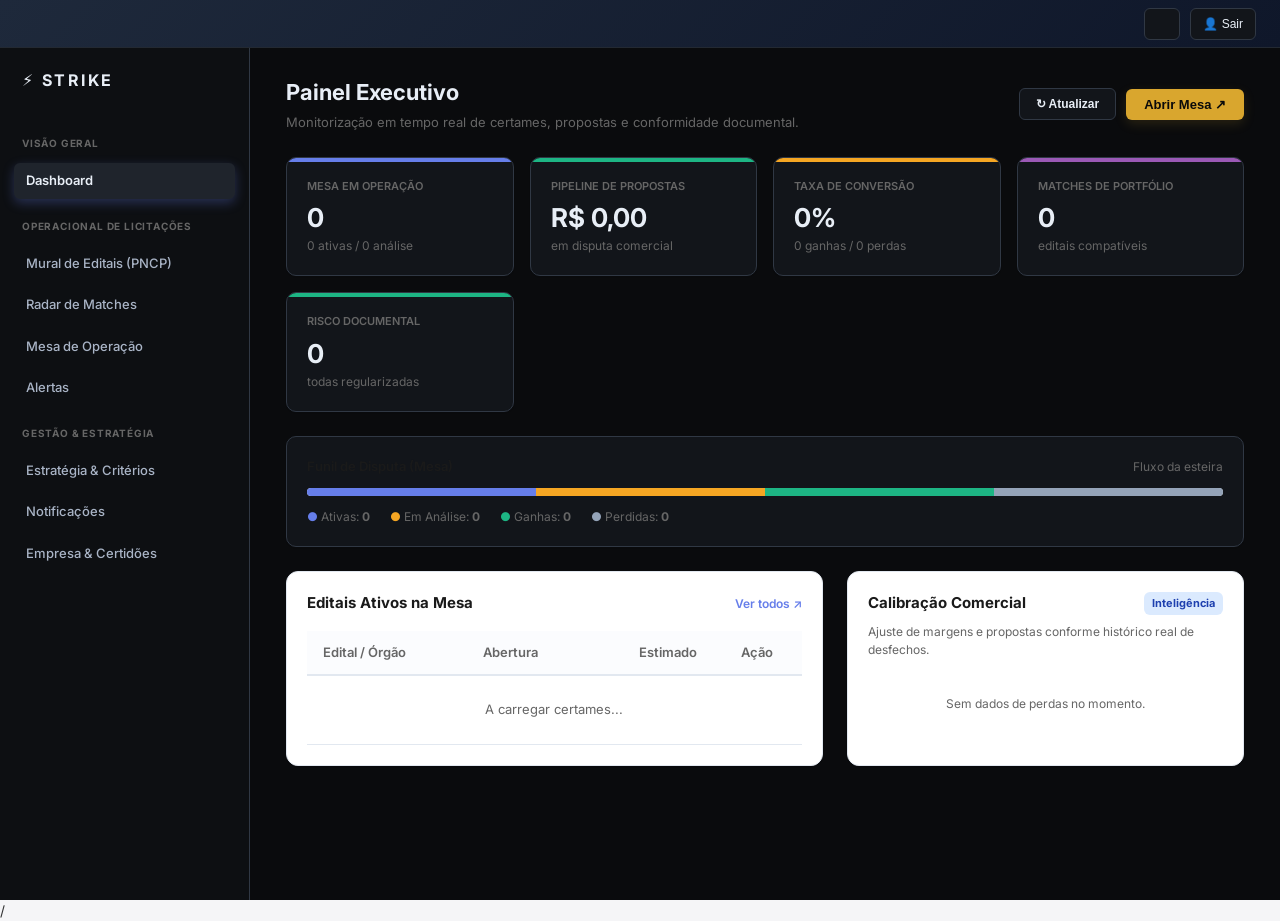
==== commit 03a99721: "fix(ui): consolida css definitivo e remove scripts conflitantes da topbar" ====
--- a/static/dashboard.html
+++ b/static/dashboard.html
@@ -1,7 +1,8 @@
 <!DOCTYPE html>
 <html lang="pt-BR">
 <head>
-    <link rel="stylesheet" href="/static/strike_tokens_2.css">
+    <link rel="stylesheet" href="/static/strike_consolidated.css?v=4">
+    
     <meta charset="UTF-8">
     <meta name="viewport" content="width=device-width, initial-scale=1.0">
     <title>Radar de Licitações - Gestão Estratégica</title>
@@ -283,87 +284,12 @@
 
 </style>
 
-<style id="claude-acabamento-perfeito">
-    /* Forçar fundos escuros nos painéis que ficaram com o fundo transparente/branco */
-    .main-content > div > div:not(.kpi-grid), div[class*="card"], div[class*="panel"] {
-        background-color: #12151A !important;
-        border: 1px solid #303844 !important;
-        color: #E8EEF6 !important;
-        border-radius: 10px !important;
-    }
-
-    /* Garantir texto legível nas tabelas inferiores */
-    table, tr, td, th { background: transparent !important; border-color: #303844 !important; color: #E8EEF6 !important; }
-    th, .kpi-title, .kpi-subtext { color: #A9B4C6 !important; }
-
-    /* Consertar o Botão Ouro Técnico ("Abrir Mesa") */
-    button[onclick*="abrirMesa"], #btnAbrirMesa, .btn-primary {
-        background-color: #D9A62E !important;
-        color: #0A0A0A !important;
-        border: none !important;
-        font-weight: 600 !important;
-    }
-
-    /* Consertar Botões Secundários ("Atualizar") */
-    .btn-secondary, button[onclick*="carregar"] {
-        background-color: #12151A !important;
-        color: #E8EEF6 !important;
-        border: 1px solid #303844 !important;
-    }
-</style>
-
-
-<style id="strike-correcao-definitiva">
-    /* Forçar fundo escuro nos painéis inferiores independentemente do que lá estiver */
-    .panel-box, .table-card, [style*="var(--bg-surface)"] {
-        background-color: var(--bg-surface, #12151A) !important;
-        background: var(--bg-surface, #12151A) !important;
-        border: 1px solid var(--border-default, #303844) !important;
-        color: var(--text-primary, #E8EEF6) !important;
-    }
+
+
+
+
+
     
-    /* Garantir que o texto das tabelas e painéis fica legível */
-    .panel-box *, .table-card * { color: var(--text-primary, #E8EEF6) !important; }
-    .panel-box p, .table-card p, .panel-box th, .panel-box .text-muted { color: var(--text-secondary, #A9B4C6) !important; }
-    table td { border-bottom: 1px solid var(--border-subtle, #232932) !important; }
-
-    /* Corrigir os botões no canto superior direito para não se sobreporem */
-    .topbar, .master-top-actions {
-        position: absolute !important;
-        top: 32px !important;
-        right: 40px !important;
-        display: flex !important;
-        flex-direction: row !important;
-        align-items: center !important;
-        gap: 12px !important;
-        background: transparent !important;
-        width: auto !important;
-        z-index: 9999 !important;
-    }
-    .topbar-actions {
-        display: flex !important;
-        flex-direction: row !important;
-        gap: 12px !important;
-        position: static !important; /* Remove conflitos antigos */
-    }
-    .topbar-actions button, .master-top-actions button {
-        position: static !important;
-        margin: 0 !important;
-        white-space: nowrap !important;
-    }
-
-    /* Garantir cor Dourada no botão principal */
-    button[onclick*="abrirMesa"], #btnAbrirMesa, .btn-primary {
-        background-color: #D9A62E !important;
-        color: #0A0A0A !important;
-        font-weight: 700 !important;
-        border: none !important;
-        border-radius: 6px !important;
-        padding: 8px 16px !important;
-    }
-</style>
-
-    <link rel="stylesheet" href="/static/strike_tokens_2.css?v=2">
 </head>
 <body>
 
@@ -419,18 +345,14 @@
             
             <!-- 1. DASHBOARD -->
             <div id="pane-dashboard" class="tab-pane active">
-                <div style="display: flex; justify-content: space-between; align-items: center; margin-bottom: 24px; flex-wrap: wrap; gap: 12px;">
-                    <div>
-                        <h2 style="font-size: 22px; font-weight: 700; color: var(--text-heading);">Painel Executivo</h2>
-                        <p style="font-size: 13px; color: var(--text-muted); margin-top: 4px;">Monitorização em tempo real de certames, propostas e conformidade documental.</p>
-                    </div>
-                    <div style="display: flex; gap: 10px;">
-                        <button onclick="carregarDashboardCompleto()" style="background: var(--bg-card); border: 1px solid var(--border-color); color: var(--text-body); padding: 8px 16px; border-radius: 8px; font-size: 12px; font-weight: 600; cursor: pointer;">
-                            ↻ Atualizar
-                        </button>
-                        <button onclick="trocarAbaSistema('mesa')" style="background: var(--color-primary); color: #fff; border: none; padding: 8px 18px; border-radius: 8px; font-size: 12px; font-weight: 600; cursor: pointer; box-shadow: 0 4px 12px rgba(102, 126, 234, 0.25);">
-                             Abrir Mesa ↗
-                        </button>
+                <div class="pane-header">
+                    <div class="pane-header-title">
+                        <h2>Painel Executivo</h2>
+                        <p>Monitorização em tempo real de certames, propostas e conformidade documental.</p>
+                    </div>
+                    <div class="pane-header-actions">
+                        <button onclick="carregarDashboardCompleto()">↻ Atualizar</button>
+                        <button onclick="trocarAbaSistema('mesa')">Abrir Mesa ↗</button>
                     </div>
                 </div>
 
@@ -2064,90 +1986,7 @@
     </script>
 
 <!-- PATCH DESIGN CLAUDE (100% FIDELIDADE) -->
-<link rel="stylesheet" href="/static/strike_tokens_2.css">
-<style>
-    /* Forçar Modo Escuro Oficial Claude */
-    :root, body, html {
-        --bg-app: #0A0B0D !important;
-        --bg-surface: #12151A !important;
-        --bg-sidebar: #0D0F12 !important;
-        --border-default: #303844 !important;
-        --text-primary: #E8EEF6 !important;
-        --text-secondary: #A9B4C6 !important;
-        background-color: var(--bg-app) !important;
-        color: var(--text-primary) !important;
-        font-family: -apple-system, BlinkMacSystemFont, "Segoe UI", Roboto, sans-serif !important;
-    }
-    
-    /* Layout à Prova de Bala */
-    body { margin: 0 !important; }
-    .app-container { display: flex !important; min-height: 100vh !important; width: 100% !important; padding: 0 !important; }
-    .main-content { flex: 1 !important; padding: 40px !important; position: relative !important; background-color: var(--bg-app) !important; }
-    
-    /* Posicionamento Correto do Topo (Canto Superior Direito) */
-    .topbar { position: absolute !important; top: 32px !important; right: 40px !important; background: transparent !important; border: none !important; box-shadow: none !important; display: flex !important; width: auto !important; padding: 0 !important; z-index: 99; }
-    .topbar-brand { display: none !important; }
-    .topbar-actions { display: flex !important; gap: 12px !important; }
-    .topbar-actions button { background: var(--bg-surface) !important; border: 1px solid var(--border-default) !important; color: var(--text-primary) !important; padding: 8px 16px !important; border-radius: 6px !important; font-weight: 500 !important; }
-    
-    /* Sidebar Escura e Limpa */
-    .sidebar { background-color: var(--bg-sidebar) !important; border-right: 1px solid var(--border-default) !important; width: 250px !important; min-width: 250px !important; padding-top: 24px !important; }
-    .sidebar-brand { display: none !important; } /* Oculta marca antiga */
-    .sidebar-item { background: transparent !important; color: var(--text-secondary) !important; border: none !important; padding: 10px 16px !important; margin: 4px 12px !important; border-radius: 6px !important; font-weight: 500 !important; }
-    .sidebar-item.active, .sidebar-item:hover { background-color: #1F242C !important; color: #FFF !important; }
-    
-    /* Cartões de KPI perfeitos */
-    .kpi-card, .dashboard-card, .panel-box, .funnel-card, .table-card { background-color: var(--bg-surface) !important; border: 1px solid var(--border-default) !important; border-radius: 10px !important; box-shadow: none !important; }
-    .kpi-card { padding: 20px !important; border-top: 1px solid var(--border-default) !important; }
-    .kpi-card::before, .kpi-card::after { display: none !important; } /* Anula faixas coloridas */
-    div[style*="linear-gradient"] { background: transparent !important; } 
-    
-    /* Botão Ouro Técnico */
-    .btn-primary, button[onclick*="abrirMesa"], #btnAbrirMesa { background-color: #D9A62E !important; color: #0A0A0A !important; border: none !important; border-radius: 6px !important; font-weight: 600 !important; padding: 8px 16px !important; }
-    
-    /* Tipografia de Títulos e Valores */
-    h1, h2, h3, .kpi-value { color: var(--text-primary) !important; font-weight: 700 !important; }
-    p, .kpi-title, th { color: var(--text-secondary) !important; text-transform: none !important; }
-    .kpi-value { font-size: 28px !important; margin: 8px 0 !important; }
-    
-    table td { color: var(--text-primary) !important; border-bottom: 1px solid var(--border-default) !important; }
-    table th { border-bottom: 1px solid var(--border-default) !important; }
-</style>
-
-<script>
-    document.addEventListener("DOMContentLoaded", () => {
-        // 1. Mover Topbar para dentro do main-content (Conserta Layout)
-        const topbar = document.querySelector('.topbar');
-        const main = document.querySelector('.main-content');
-        if (topbar && main) main.appendChild(topbar);
-
-        // 2. Injetar Novo Logótipo na Sidebar
-        const sidebar = document.querySelector('.sidebar');
-        if (sidebar && !document.getElementById('novo-strike-logo')) {
-            sidebar.insertAdjacentHTML('afterbegin', `
-            <div id="novo-strike-logo" style="padding: 0 24px 32px 24px; display: flex; align-items: center; gap: 12px;">
-                <svg width="24" height="24" viewBox="0 0 100 100" fill="none"><path d="M72 24 H34 C24 24 24 45 42 48 L56 51" stroke="#E8EEF6" stroke-width="14" stroke-linecap="round"/><path d="M48 50 L58 53 C76 56 76 76 66 76 H28" stroke="#7D8CA6" stroke-width="14" stroke-linecap="round"/><line x1="14" y1="76" x2="86" y2="24" stroke="#D9A62E" stroke-width="6" stroke-linecap="round"/></svg>
-                <span style="color: #FFF; font-weight: 800; font-size: 18px; letter-spacing: 0.2em;">STRIKE</span>
-            </div>`);
-        }
-        
-        // 3. Limpar Emojis e forçar minúsculas sem partir eventos de cliques
-        document.querySelectorAll('.kpi-title, .sidebar-item').forEach(el => {
-            let texto = el.innerHTML;
-            texto = texto.replace(/MESA EM OPERAÇÃO/g, "Mesa em operação")
-                         .replace(/PIPELINE DE PROPOSTAS/g, "Pipeline de propostas")
-                         .replace(/TAXA DE CONVERSÃO/g, "Taxa de conversão")
-                         .replace(/MATCHES DE PORTFÓLIO/g, "Matches de portfólio")
-                         .replace(/RISCO DOCUMENTAL/g, "Risco documental")
-                         .replace(/[]/g, "");
-            el.innerHTML = texto;
-        });
-            
-        // Forçar Dark Mode Globalmente
-        document.documentElement.setAttribute('data-theme', 'dark');
-        document.body.setAttribute('data-theme', 'dark');
-    });
-</script>
+
 <!-- FIM PATCH DESIGN CLAUDE -->
 
 </body>
--- a/static/strike_consolidated.css
+++ b/static/strike_consolidated.css
@@ -0,0 +1,239 @@
+/* ========================================================================
+   STRIKE - CSS CONSOLIDADO DEFINITIVO (v3)
+   Paleta: #0A0B0D (bg-app) | #12151A (bg-surface) | #D9A62E (accent-gold)
+   ======================================================================== */
+
+* { box-sizing: border-box; }
+
+:root {
+    --bg-app: #0A0B0D;
+    --bg-surface: #12151A;
+    --bg-sidebar: #0D0F12;
+    --bg-subtle: #1F242C;
+    --bg-hover: #232932;
+    --border-default: #303844;
+    --border-subtle: #232932;
+    --text-primary: #E8EEF6;
+    --text-secondary: #A9B4C6;
+    --text-muted: #8493AD;
+    --accent-action: #D9A62E;
+    --accent-action-hover: #E6B84A;
+    --accent-action-text: #0A0A0A;
+    --interactive-primary: #667eea;
+    --interactive-success: #1db584;
+    --interactive-warning: #f5a623;
+    --interactive-danger: #e74c3c;
+    --radius-control: 6px;
+    --radius-card: 10px;
+    --font-family: -apple-system, BlinkMacSystemFont, "Segoe UI", "Inter", Roboto, sans-serif;
+}
+
+html, body {
+    margin: 0;
+    padding: 0;
+    background-color: var(--bg-app);
+    color: var(--text-primary);
+    font-family: var(--font-family);
+    font-size: 14px;
+    line-height: 1.5;
+}
+
+/* TOPBAR FIXA NO TOPO */
+.topbar {
+    position: fixed !important;
+    top: 0 !important;
+    left: 0 !important;
+    right: 0 !important;
+    width: 100% !important;
+    height: 48px !important;
+    background-color: var(--bg-app) !important;
+    border-bottom: 1px solid var(--border-subtle) !important;
+    display: flex !important;
+    justify-content: space-between !important;
+    align-items: center !important;
+    padding: 0 24px !important;
+    z-index: 10000 !important;
+    box-sizing: border-box !important;
+}
+
+.topbar-brand { display: none !important; }
+
+.topbar-actions {
+    display: flex !important;
+    align-items: center !important;
+    gap: 10px !important;
+    margin-left: auto !important;
+}
+
+.topbar-actions button {
+    height: 32px !important;
+    padding: 0 12px !important;
+    background-color: var(--bg-surface) !important;
+    border: 1px solid var(--border-default) !important;
+    border-radius: var(--radius-control) !important;
+    color: var(--text-primary) !important;
+    font-size: 12px !important;
+    font-weight: 500 !important;
+    display: inline-flex !important;
+    align-items: center !important;
+    gap: 6px !important;
+    cursor: pointer !important;
+}
+
+/* CONTAINER PRINCIPAL E SIDEBAR */
+.app-container {
+    display: flex !important;
+    flex: 1 !important;
+    min-height: 100vh !important;
+    padding-top: 48px !important;
+}
+
+.sidebar {
+    width: 250px !important;
+    background-color: var(--bg-sidebar) !important;
+    border-right: 1px solid var(--border-default) !important;
+    padding: 20px 14px !important;
+    display: flex !important;
+    flex-direction: column !important;
+    gap: 6px !important;
+    flex-shrink: 0 !important;
+    overflow-y: auto !important;
+}
+
+.sidebar::before {
+    content: "⚡ STRIKE";
+    display: block;
+    color: var(--text-primary);
+    font-weight: 700;
+    font-size: 16px;
+    letter-spacing: 0.15em;
+    margin-bottom: 24px;
+    padding: 0 8px;
+}
+
+.sidebar-section-title {
+    font-size: 10px !important;
+    font-weight: 700 !important;
+    letter-spacing: 0.08em !important;
+    color: var(--text-muted) !important;
+    text-transform: uppercase !important;
+    margin: 14px 8px 6px 8px !important;
+}
+
+.sidebar-item {
+    display: flex !important;
+    align-items: center !important;
+    justify-content: space-between !important;
+    padding: 8px 12px !important;
+    border-radius: var(--radius-control) !important;
+    color: var(--text-secondary) !important;
+    font-size: 13px !important;
+    cursor: pointer !important;
+    background: transparent !important;
+    border: none !important;
+    text-decoration: none !important;
+}
+
+.sidebar-item:hover, .sidebar-item.active {
+    background-color: var(--bg-subtle) !important;
+    color: var(--text-primary) !important;
+}
+
+/* ÁREA DE CONTEÚDO E CABEÇALHOS */
+.main-content {
+    flex: 1 !important;
+    padding: 28px 36px !important;
+    overflow-y: auto !important;
+    background-color: var(--bg-app) !important;
+}
+
+.pane-header {
+    display: flex !important;
+    justify-content: space-between !important;
+    align-items: center !important;
+    margin-bottom: 24px !important;
+    flex-wrap: wrap !important;
+    gap: 12px !important;
+    background: transparent !important;
+    border: none !important;
+}
+
+.pane-header-title h2 {
+    font-size: 22px !important;
+    font-weight: 700 !important;
+    color: var(--text-primary) !important;
+    margin: 0 !important;
+}
+
+.pane-header-title p {
+    font-size: 13px !important;
+    color: var(--text-muted) !important;
+    margin-top: 4px !important;
+}
+
+.pane-header-actions {
+    display: flex !important;
+    gap: 10px !important;
+    align-items: center !important;
+}
+
+/* BOTÕES */
+button[onclick*="carregarDashboardCompleto"],
+.btn-secondary {
+    background-color: var(--bg-surface) !important;
+    border: 1px solid var(--border-default) !important;
+    color: var(--text-primary) !important;
+    padding: 8px 16px !important;
+    border-radius: var(--radius-control) !important;
+    font-size: 12px !important;
+    font-weight: 600 !important;
+    cursor: pointer !important;
+}
+
+button[onclick*="trocarAbaSistema('mesa')"],
+.btn-primary {
+    background-color: var(--accent-action) !important;
+    border: none !important;
+    color: var(--accent-action-text) !important;
+    padding: 8px 18px !important;
+    border-radius: var(--radius-control) !important;
+    font-size: 13px !important;
+    font-weight: 700 !important;
+    cursor: pointer !important;
+    box-shadow: 0 4px 12px rgba(217, 166, 46, 0.15) !important;
+}
+
+/* CARDS E TABELAS */
+.kpi-grid {
+    display: grid !important;
+    grid-template-columns: repeat(auto-fit, minmax(210px, 1fr)) !important;
+    gap: 16px !important;
+    margin-bottom: 24px !important;
+}
+
+.kpi-card, .panel-box, .table-card, .card {
+    background-color: var(--bg-surface) !important;
+    border: 1px solid var(--border-default) !important;
+    border-radius: var(--radius-card) !important;
+    padding: 20px !important;
+    color: var(--text-primary) !important;
+}
+
+.kpi-title {
+    font-size: 11px !important;
+    font-weight: 600 !important;
+    color: var(--text-muted) !important;
+    text-transform: uppercase !important;
+}
+
+.kpi-value {
+    font-size: 26px !important;
+    font-weight: 700 !important;
+    color: var(--text-primary) !important;
+    margin: 4px 0 !important;
+}
+
+.kpi-subtitle {
+    font-size: 12px !important;
+    color: var(--text-muted) !important;
+}
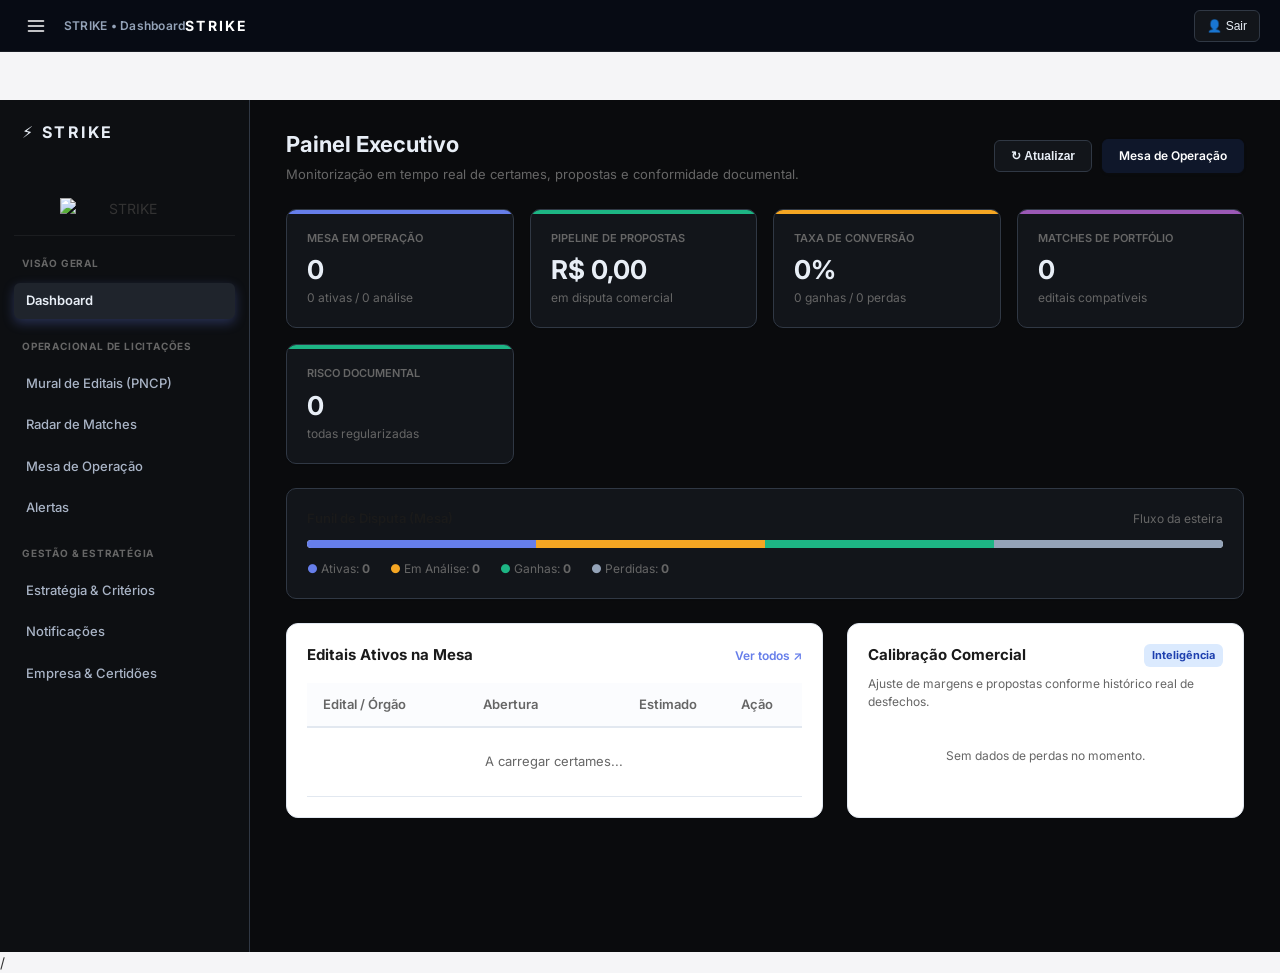
==== commit be8fbfe3: "fix(ui): padroniza topbar corporativa, indicador de contexto e alinhamento do dashboard" ====
--- a/static/dashboard.html
+++ b/static/dashboard.html
@@ -54,8 +54,7 @@
         }
 
         .topbar {
-            background: linear-gradient(135deg, #1e293b 0%, #0f172a 100%);
-            border-bottom: 1px solid #334155;
+            background: #070B14 !important; border-bottom: 1px solid rgba(255, 255, 255, 0.08) !important;
             padding: 12px 24px;
             display: flex;
             align-items: center;
@@ -282,7 +281,47 @@
         line-height: 1.35;
     }
 
-</style>
+
+        /* Suporte ao colapso suave da sidebar no Dashboard */
+        .sidebar {
+            transition: margin-left 0.2s cubic-bezier(0.4, 0, 0.2, 1), width 0.2s cubic-bezier(0.4, 0, 0.2, 1) !important;
+        }
+        .sidebar.collapsed {
+            margin-left: -260px !important;
+            width: 0 !important;
+            min-width: 0 !important;
+            max-width: 0 !important;
+            overflow: hidden !important;
+            border-right: none !important;
+        }
+        .app-container.sidebar-collapsed main, 
+        body.sidebar-collapsed main {
+            margin-left: 0 !important;
+            width: 100% !important;
+        }
+
+    
+        /* FORÇAR TOPBAR PRETA SÓLIDA CORPORATIVA */
+        .topbar, header.topbar, div.topbar {
+            background: #070B14 !important;
+            background-color: #070B14 !important;
+            background-image: none !important;
+            border-bottom: 1px solid rgba(255, 255, 255, 0.08) !important;
+        }
+
+    
+        /* CORREÇÃO VISUAL DA SIDEBAR E SCROLL */
+        .sidebar {
+            scrollbar-width: none !important;
+            -ms-overflow-style: none !important;
+        }
+        .sidebar::-webkit-scrollbar {
+            display: none !important;
+            width: 0 !important;
+            height: 0 !important;
+        }
+
+    </style>
 
 
 
@@ -293,23 +332,37 @@
 </head>
 <body>
 
-    <div class="topbar">
-        <div class="topbar-brand">
-            <span></span>
-            <span>Radar de Licitações</span>
+    <div class="topbar" style="background-color: #070B14 !important; height: 52px !important; display: flex !important; align-items: center !important; justify-content: space-between !important; padding: 0 20px !important; border-bottom: 1px solid rgba(255,255,255,0.08) !important; position: sticky !important; top: 0 !important; z-index: 1000 !important; box-sizing: border-box !important;">
+        <!-- LADO ESQUERDO: HAMBÚRGUER + INDICADOR -->
+        <div style="display: flex !important; align-items: center !important; gap: 12px !important;">
+            <button id="sidebarToggle" class="sidebar-toggle-btn" onclick="toggleSidebar()" title="Ocultar/Exibir Menu" style="background: transparent; border: none; color: #FFF; cursor: pointer; display: flex; align-items: center; padding: 6px;">
+                <svg width="20" height="20" viewBox="0 0 24 24" fill="none" stroke="currentColor" stroke-width="2" stroke-linecap="round" stroke-linejoin="round">
+                    <line x1="3" y1="12" x2="21" y2="12"></line>
+                    <line x1="3" y1="6" x2="21" y2="6"></line>
+                    <line x1="3" y1="18" x2="21" y2="18"></line>
+                </svg>
+            </button>
+            <span id="topbar-context-title" style="display: inline-block !important; color: #94A3B8 !important; font-size: 12px !important; font-weight: 600 !important; letter-spacing: 0.02em !important;">STRIKE &bull; Dashboard</span>
         </div>
-        <div class="topbar-actions">
-            <button id="btnThemeToggle" class="btn-theme-toggle" onclick="alternarTemaVisual()" title="Alternar Modo Claro/Escuro">
-                
-            </button>
-            <button class="btn-logout" onclick="fazerLogout()">
+
+        <!-- CENTRO: LOGO MARCA STRIKE -->
+        <div class="topbar-center-brand" style="color: #FFFFFF !important; font-weight: 700 !important; letter-spacing: 0.15em !important; font-size: 14px !important;">STRIKE</div>
+
+        <!-- LADO DIREITO: BOTÃO DE SAIR -->
+        <div class="topbar-actions" style="display: flex !important; align-items: center !important; gap: 12px !important;">
+            <button class="btn-logout" onclick="if(typeof fazerLogout === 'function') { fazerLogout(); } else { window.location.href='/'; }" style="background: transparent; border: 1px solid rgba(255,255,255,0.15); color: #CBD5E1; padding: 5px 12px; border-radius: 6px; font-size: 12px; font-weight: 600; cursor: pointer; display: flex; align-items: center; gap: 6px;">
                 👤 Sair
             </button>
         </div>
     </div>
 
+
+
     <div class="app-container">
         <aside class="sidebar">
+<div class="sidebar-header" style="padding: 24px 16px 16px 16px; text-align: center; border-bottom: 1px solid rgba(255,255,255,0.06);">
+        <img src="/static/img/strike-logo.png" alt="STRIKE" style="max-width: 130px; height: auto; display: block; margin: 0 auto;" onerror="this.onerror=null; this.src='/static/strike-logo.png';">
+    </div>
             <div class="sidebar-section-title">Visão Geral</div>
             <div class="sidebar-item active" data-tab="dashboard">
                 <span> Dashboard</span>
@@ -322,7 +375,7 @@
             <div class="sidebar-item" data-tab="matches">
                 <span> Radar de Matches</span>
             </div>
-            <div class="sidebar-item" data-tab="mesa">
+            <div class="sidebar-item" data-tab="mesa" onclick="window.location.href='/static/mesa.html'">
                 <span> Mesa de Operação</span>
             </div>
             <div class="sidebar-item" data-tab="alertas">
@@ -352,7 +405,7 @@
                     </div>
                     <div class="pane-header-actions">
                         <button onclick="carregarDashboardCompleto()">↻ Atualizar</button>
-                        <button onclick="trocarAbaSistema('mesa')">Abrir Mesa ↗</button>
+                        <a href="/static/mesa.html" style="display: inline-flex; align-items: center; background: #0F172A; color: #FFFFFF; border: 1px solid #0F172A; padding: 7px 16px; border-radius: 6px; font-size: 12px; font-weight: 600; text-decoration: none; cursor: pointer; box-shadow: 0 1px 3px rgba(15, 23, 42, 0.12);">Mesa de Operação</a>
                     </div>
                 </div>
 
@@ -1693,7 +1746,19 @@
                 .trim();
         }
 
-    </script>
+    
+    function toggleSidebar() {
+        const sidebar = document.querySelector('.sidebar') || document.querySelector('aside');
+        const container = document.querySelector('.app-container') || document.body;
+        if (sidebar) {
+            sidebar.classList.toggle('collapsed');
+        }
+        if (container) {
+            container.classList.toggle('sidebar-collapsed');
+        }
+    }
+
+</script>
 
         /<script>
 
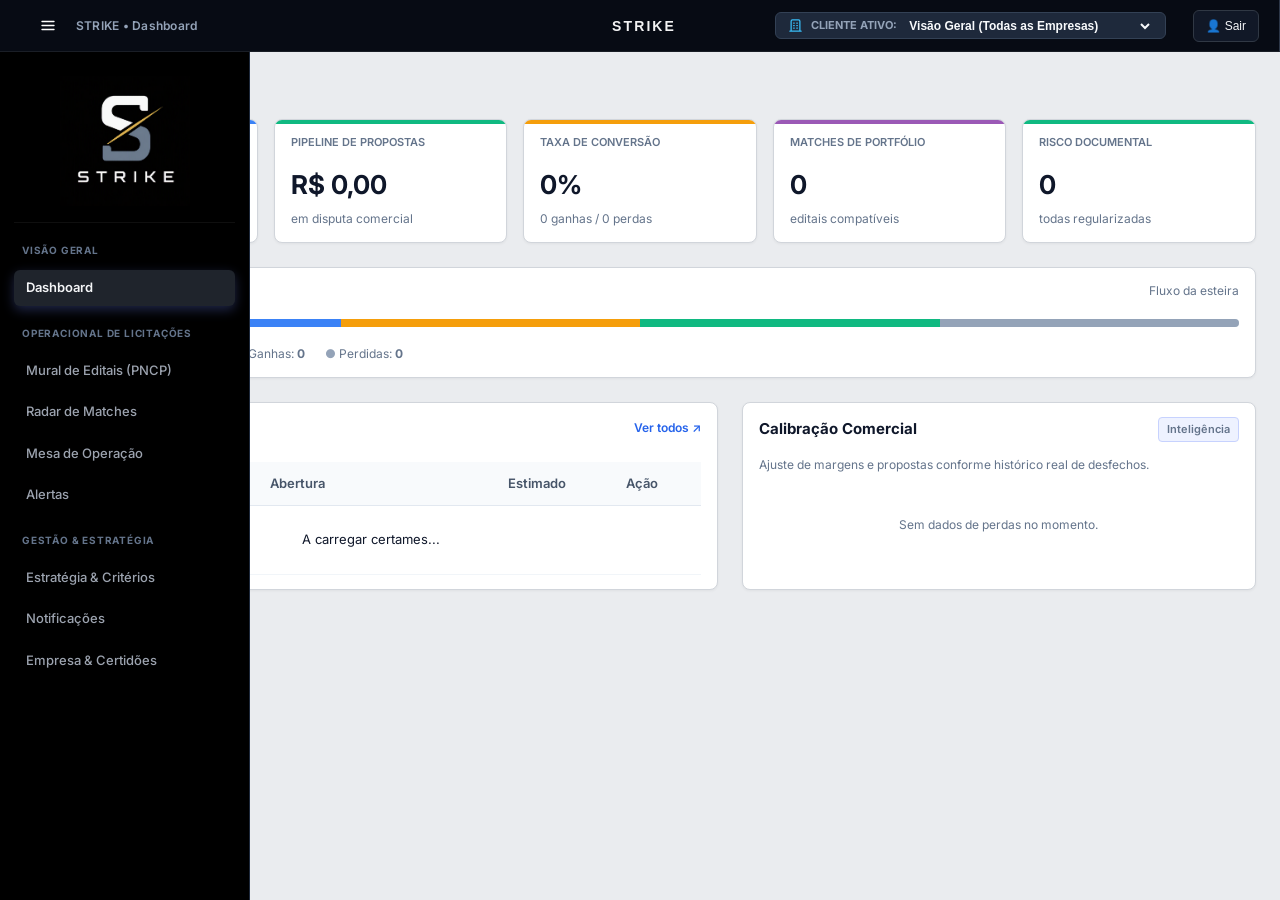
==== commit fe110484: "fix(dashboard): balanceia divs do container main, elimina duplicacao de trocarAbaSistema e corrige a" ====
--- a/static/dashboard.html
+++ b/static/dashboard.html
@@ -329,6 +329,173 @@
 
 
     
+
+
+
+
+<style>
+main, .main-content, #main-content, .content-area {
+    padding-top: 16px !important;
+    margin-top: 0 !important;
+}
+.tab-pane {
+    padding-top: 0 !important;
+    margin-top: 0 !important;
+}
+</style>
+
+
+
+
+
+
+
+
+
+
+
+
+
+
+
+
+
+
+
+
+<style id="strike-layout-master">
+/* Topbar firme em linha única */
+.topbar {
+    display: flex !important;
+    align-items: center !important;
+    justify-content: space-between !important;
+    flex-wrap: nowrap !important;
+    height: 56px !important;
+    padding: 0 20px !important;
+    box-sizing: border-box !important;
+}
+
+.topbar-brand {
+    display: flex !important;
+    align-items: center !important;
+    gap: 12px !important;
+    white-space: nowrap !important;
+    flex-shrink: 0 !important;
+}
+
+.topbar-actions {
+    display: flex !important;
+    align-items: center !important;
+    gap: 12px !important;
+    flex-shrink: 0 !important;
+}
+
+/* Área principal e abas */
+.app-container {
+    display: flex !important;
+    min-height: calc(100vh - 56px) !important;
+    align-items: stretch !important;
+}
+
+.main-content, main {
+    flex: 1 !important;
+    min-width: 0 !important;
+    padding: 20px 24px !important;
+    margin: 0 !important;
+    overflow-y: auto !important;
+}
+
+/* Isolamento real de abas: inativas desaparecem do fluxo */
+.tab-pane {
+    display: none !important;
+}
+
+.tab-pane.active {
+    display: block !important;
+    margin-top: 0 !important;
+    padding-top: 0 !important;
+}
+</style>
+
+
+<style id="strike-sidebar-layout-fix">
+/* Suporte ao recolhimento da barra lateral */
+.sidebar {
+    transition: width 0.25s cubic-bezier(0.4, 0, 0.2, 1), transform 0.25s ease, padding 0.25s ease !important;
+    overflow-y: auto !important;
+    overflow-x: hidden !important;
+}
+
+.sidebar.collapsed {
+    width: 0 !important;
+    min-width: 0 !important;
+    max-width: 0 !important;
+    padding-left: 0 !important;
+    padding-right: 0 !important;
+    border-right: none !important;
+    opacity: 0 !important;
+    pointer-events: none !important;
+}
+
+/* Área principal sempre fixa no topo sem folgas */
+.app-container {
+    display: flex !important;
+    align-items: stretch !important;
+    min-height: calc(100vh - 56px) !important;
+}
+
+.main-content, main {
+    flex: 1 !important;
+    min-width: 0 !important;
+    padding: 16px 24px !important;
+    margin: 0 !important;
+    overflow-y: auto !important;
+}
+
+/* Abas ativas no topo absoluto e inativas sem espaço residual */
+.tab-pane {
+    display: none !important;
+    margin: 0 !important;
+    padding: 0 !important;
+}
+
+.tab-pane.active {
+    display: block !important;
+    margin-top: 0 !important;
+    padding-top: 0 !important;
+}
+</style>
+
+
+<style id="strike-scroll-zero-fix">
+html, body {
+    margin: 0 !important;
+    padding: 0 !important;
+}
+
+.main-content, main {
+    padding-top: 15px !important;
+    margin-top: 0 !important;
+}
+
+/* Garante que o painel ativo começa colado no topo */
+.tab-pane {
+    display: none !important;
+    margin: 0 !important;
+    padding: 0 !important;
+}
+
+.tab-pane.active {
+    display: block !important;
+    margin-top: 0 !important;
+    padding-top: 0 !important;
+}
+
+.tab-pane.active > *:first-child {
+    margin-top: 0 !important;
+}
+</style>
+
 </head>
 <body>
 
@@ -350,7 +517,20 @@
 
         <!-- LADO DIREITO: BOTÃO DE SAIR -->
         <div class="topbar-actions" style="display: flex !important; align-items: center !important; gap: 12px !important;">
-            <button class="btn-logout" onclick="if(typeof fazerLogout === 'function') { fazerLogout(); } else { window.location.href='/'; }" style="background: transparent; border: 1px solid rgba(255,255,255,0.15); color: #CBD5E1; padding: 5px 12px; border-radius: 6px; font-size: 12px; font-weight: 600; cursor: pointer; display: flex; align-items: center; gap: 6px;">
+            
+<div id="seletor-cliente-consultor" style="display: inline-flex; align-items: center; gap: 8px; background: #1E293B; border: 1px solid #334155; padding: 4px 12px; border-radius: 6px; margin: 0 15px;">
+    <svg width="15" height="15" viewBox="0 0 24 24" fill="none" stroke="#38BDF8" stroke-width="2" stroke-linecap="round" stroke-linejoin="round"><path d="M3 21h18M9 8h1M9 12h1M9 16h1M14 8h1M14 12h1M14 16h1M5 21V5a2 2 0 0 1 2-2h10a2 2 0 0 1 2 2v16"/></svg>
+    <label style="font-size: 11px; font-weight: 700; color: #94A3B8; text-transform: uppercase; white-space: nowrap;">Cliente Ativo:</label>
+    <select id="selectEmpresaAtiva" onchange="trocarClienteConsultor(this.value)" style="border: none; background: transparent; font-size: 12px; font-weight: 600; color: #F8FAFC; outline: none; cursor: pointer;">
+        <option value="todas" style="color: #0F172A; background: #FFF;">Visão Geral (Todas as Empresas)</option>
+        <option value="1" style="color: #0F172A; background: #FFF;">Construtora Delta • Obras</option>
+        <option value="2" style="color: #0F172A; background: #FFF;">FarmaRio Distribuidora • Medicamentos</option>
+        <option value="3" style="color: #0F172A; background: #FFF;">MedSupply Hospitalar • Medicamentos</option>
+        <option value="4" style="color: #0F172A; background: #FFF;">CleanService Predial • Serviços</option>
+    </select>
+</div>
+
+<button class="btn-logout" onclick="if(typeof fazerLogout === 'function') { fazerLogout(); } else { window.location.href='/'; }" style="background: transparent; border: 1px solid rgba(255,255,255,0.15); color: #CBD5E1; padding: 5px 12px; border-radius: 6px; font-size: 12px; font-weight: 600; cursor: pointer; display: flex; align-items: center; gap: 6px;">
                 👤 Sair
             </button>
         </div>
@@ -395,19 +575,11 @@
         </aside>
 
         <main class="main-content">
+            <div id="pane-dashboard" class="tab-pane active">
+            <!-- 1. DASHBOARD OVERVIEW -->
             
-            <!-- 1. DASHBOARD -->
-            <div id="pane-dashboard" class="tab-pane active">
-                <div class="pane-header">
-                    <div class="pane-header-title">
-                        <h2>Painel Executivo</h2>
-                        <p>Monitorização em tempo real de certames, propostas e conformidade documental.</p>
-                    </div>
-                    <div class="pane-header-actions">
-                        <button onclick="carregarDashboardCompleto()">↻ Atualizar</button>
-                        <a href="/static/mesa.html" style="display: inline-flex; align-items: center; background: #0F172A; color: #FFFFFF; border: 1px solid #0F172A; padding: 7px 16px; border-radius: 6px; font-size: 12px; font-weight: 600; text-decoration: none; cursor: pointer; box-shadow: 0 1px 3px rgba(15, 23, 42, 0.12);">Mesa de Operação</a>
-                    </div>
-                </div>
+
+                
 
                 <div class="kpi-grid">
                     <div class="kpi-card blue">
@@ -476,7 +648,7 @@
                 </div>
 
                 <div style="display: grid; grid-template-columns: 1.35fr 1fr; gap: 24px;">
-                    <div class="table-container" style="padding: 20px;">
+                    <div class="kpi-card" style="padding: 20px; background: #FFFFFF; border: 1px solid #E2E8F0; border-radius: 8px; box-shadow: 0 1px 3px rgba(0,0,0,0.04); margin-bottom: 24px;">
                         <div style="display: flex; justify-content: space-between; align-items: center; margin-bottom: 16px;">
                             <h3 style="font-size: 15px; font-weight: 700; color: var(--text-heading);"> Editais Ativos na Mesa</h3>
                             <span style="font-size: 12px; color: var(--color-primary); cursor: pointer; font-weight: 600;" onclick="trocarAbaSistema('mesa')">Ver todos ↗</span>
@@ -496,7 +668,7 @@
                         </table>
                     </div>
 
-                    <div class="table-container" style="padding: 20px;">
+                    <div class="kpi-card" style="padding: 20px; background: #FFFFFF; border: 1px solid #E2E8F0; border-radius: 8px; box-shadow: 0 1px 3px rgba(0,0,0,0.04); margin-bottom: 24px;">
                         <div style="display: flex; justify-content: space-between; align-items: center; margin-bottom: 8px;">
                             <h3 style="font-size: 15px; font-weight: 700; color: var(--text-heading);"> Calibração Comercial</h3>
                             <span class="badge badge-blue">Inteligência</span>
@@ -516,6 +688,9 @@
             <!-- 2. MURAL DE EDITAIS (PNCP) REFORMULADO E COMPACTO -->
             
             <!-- MURAL DE EDITAIS COM FILTROS AVANÇADOS -->
+            
+            <!-- FIM PANE DASHBOARD -->
+
             <div id="pane-licitacoes" class="tab-pane">
                 <div style="display: flex; justify-content: space-between; align-items: center; margin-bottom: 12px; flex-wrap: wrap; gap: 8px;">
                     <div>
@@ -709,40 +884,41 @@
             <div id="pane-alertas" class="tab-pane">
                 <div style="display: flex; justify-content: space-between; align-items: center; margin-bottom: 24px; flex-wrap: wrap; gap: 12px;">
                     <div>
-                        <h2 style="font-size: 22px; font-weight: 700; color: var(--text-heading); margin: 0;"> Central de Alertas & Notificações Ativas</h2>
-                        <p style="font-size: 13px; color: var(--text-muted); margin-top: 4px;">Configure os canais de recebimento imediato de oportunidades e prazos via WhatsApp e E-mail.</p>
-                    </div>
-                    <button type="button" onclick="salvarConfiguracaoAlertas()" style="background: var(--color-primary); color: #fff; border: none; padding: 8px 18px; border-radius: 8px; font-weight: 600; font-size: 13px; cursor: pointer; box-shadow: 0 4px 12px rgba(102, 126, 234, 0.25);">
-                        💾 Salvar Configurações de Disparo
+                        <h2 style="font-size: 22px; font-weight: 700; color: #0F172A; margin: 0;">Central de Alertas & Notificações Ativas</h2>
+                        <p style="font-size: 13px; color: #64748B; margin-top: 4px;">Configure os canais de recebimento imediato de oportunidades e prazos via WhatsApp e E-mail.</p>
+                    </div>
+                    <button type="button" onclick="salvarConfiguracaoAlertas()" style="display: inline-flex; align-items: center; gap: 8px; background: #2563EB; color: #fff; border: none; padding: 8px 18px; border-radius: 8px; font-weight: 600; font-size: 13px; cursor: pointer; box-shadow: 0 1px 2px rgba(37,99,235,0.2);">
+                        <svg width="15" height="15" viewBox="0 0 24 24" fill="none" stroke="currentColor" stroke-width="2.2" stroke-linecap="round" stroke-linejoin="round"><path d="M19 21H5a2 2 0 0 1-2-2V5a2 2 0 0 1 2-2h11l5 5v11a2 2 0 0 1-2 2z"></path><polyline points="17 21 17 13 7 13 7 21"></polyline><polyline points="7 3 7 8 15 8"></polyline></svg>
+                        <span>Salvar Configurações de Disparo</span>
                     </button>
                 </div>
 
-                <!-- CARDS DE CANAIS PRINCIPAIS (WHATSAPP E E-MAIL) -->
+                <!-- CARDS DE CANAIS PRINCIPAIS -->
                 <div style="display: grid; grid-template-columns: 1fr 1fr; gap: 20px; margin-bottom: 24px;">
                     <!-- Canal WhatsApp -->
-                    <div class="kpi-card green" style="padding: 22px;">
+                    <div style="background: #FFFFFF; border: 1px solid #E2E8F0; border-top: 4px solid #22C55E; border-radius: 8px; padding: 22px; box-shadow: 0 1px 3px rgba(0,0,0,0.04);">
                         <div style="display: flex; justify-content: space-between; align-items: center; margin-bottom: 12px;">
                             <div style="display: flex; align-items: center; gap: 8px;">
-                                <span style="font-size: 24px;">📱</span>
-                                <h3 style="font-size: 16px; font-weight: 700; color: var(--text-heading); margin: 0;">Disparo via WhatsApp</h3>
+                                <svg width="22" height="22" viewBox="0 0 24 24" fill="none" stroke="#22C55E" stroke-width="2" stroke-linecap="round" stroke-linejoin="round"><path d="M22 16.92v3a2 2 0 0 1-2.18 2 19.79 19.79 0 0 1-8.63-3.07 19.5 19.5 0 0 1-6-6 19.79 19.79 0 0 1-3.07-8.67A2 2 0 0 1 4.11 2h3a2 2 0 0 1 2 1.72 12.84 12.84 0 0 0 .7 2.81 2 2 0 0 1-.45 2.11L8.09 9.91a16 16 0 0 0 6 6l1.27-1.27a2 2 0 0 1 2.11-.45 12.84 12.84 0 0 0 2.81.7A2 2 0 0 1 22 16.92z"></path></svg>
+                                <h3 style="font-size: 16px; font-weight: 700; color: #0F172A; margin: 0;">Disparo via WhatsApp</h3>
                             </div>
-                            <span class="badge badge-green" id="badgeStatusWhatsapp">ATIVO</span>
-                        </div>
-                        <p style="font-size: 12px; color: var(--text-muted); margin-bottom: 16px;">
+                            <span style="background: #DCFCE7; color: #166534; padding: 2px 8px; border-radius: 4px; font-size: 11px; font-weight: 700;">ATIVO</span>
+                        </div>
+                        <p style="font-size: 12px; color: #64748B; margin-bottom: 16px;">
                             Receba alertas urgentes no celular com link direto para o edital e resumo dos itens.
                         </p>
 
                         <div style="margin-bottom: 14px;">
-                            <label style="font-size: 11px; font-weight: 600; color: var(--text-muted); display: block; margin-bottom: 4px;">Número do WhatsApp (com DDD)</label>
+                            <label style="font-size: 11px; font-weight: 600; color: #64748B; display: block; margin-bottom: 4px;">Número do WhatsApp (com DDD)</label>
                             <div style="display: flex; gap: 8px;">
-                                <input type="text" id="alertaWppNumero" placeholder="(21) 99999-9999" style="flex: 1; padding: 8px 10px; border: 1px solid var(--border-color); border-radius: 6px; font-size: 13px; font-weight: 600; background: var(--bg-card); color: var(--text-body);">
-                                <button type="button" onclick="testarDisparoWhatsapp()" style="background: #25d366; color: #fff; border: none; padding: 8px 14px; border-radius: 6px; font-size: 12px; font-weight: 700; cursor: pointer; white-space: nowrap;">
-                                     Enviar Teste
+                                <input type="text" id="alertaWppNumero" placeholder="(21) 99999-9999" style="flex: 1; padding: 8px 10px; border: 1px solid #CBD5E1; border-radius: 6px; font-size: 13px; font-weight: 600; background: #F8FAFC; color: #0F172A; outline: none;">
+                                <button type="button" onclick="testarDisparoWhatsapp()" style="background: #22C55E; color: #fff; border: none; padding: 8px 14px; border-radius: 6px; font-size: 12px; font-weight: 700; cursor: pointer; white-space: nowrap;">
+                                    Enviar Teste
                                 </button>
                             </div>
                         </div>
 
-                        <div style="display: flex; flex-direction: column; gap: 8px; font-size: 12px;">
+                        <div style="display: flex; flex-direction: column; gap: 8px; font-size: 12px; color: #334155;">
                             <label style="display: flex; align-items: center; gap: 8px; cursor: pointer;">
                                 <input type="checkbox" id="checkWppMatchesAltos" checked style="width: 15px; height: 15px;">
                                 Disparar no WhatsApp quando surgir edital com match ≥ 80%
@@ -755,31 +931,31 @@
                     </div>
 
                     <!-- Canal E-mail -->
-                    <div class="kpi-card blue" style="padding: 22px;">
+                    <div style="background: #FFFFFF; border: 1px solid #E2E8F0; border-top: 4px solid #2563EB; border-radius: 8px; padding: 22px; box-shadow: 0 1px 3px rgba(0,0,0,0.04);">
                         <div style="display: flex; justify-content: space-between; align-items: center; margin-bottom: 12px;">
                             <div style="display: flex; align-items: center; gap: 8px;">
-                                <span style="font-size: 24px;">✉</span>
-                                <h3 style="font-size: 16px; font-weight: 700; color: var(--text-heading); margin: 0;">Disparo via E-mail</h3>
+                                <svg width="22" height="22" viewBox="0 0 24 24" fill="none" stroke="#2563EB" stroke-width="2" stroke-linecap="round" stroke-linejoin="round"><path d="M4 4h16c1.1 0 2 .9 2 2v12c0 1.1-.9 2-2 2H4c-1.1 0-2-.9-2-2V6c0-1.1.9-2 2-2z"></path><polyline points="22,6 12,13 2,6"></polyline></svg>
+                                <h3 style="font-size: 16px; font-weight: 700; color: #0F172A; margin: 0;">Disparo via E-mail</h3>
                             </div>
-                            <span class="badge badge-blue">ATIVO</span>
-                        </div>
-                        <p style="font-size: 12px; color: var(--text-muted); margin-bottom: 16px;">
+                            <span style="background: #DBEAFE; color: #1E40AF; padding: 2px 8px; border-radius: 4px; font-size: 11px; font-weight: 700;">ATIVO</span>
+                        </div>
+                        <p style="font-size: 12px; color: #64748B; margin-bottom: 16px;">
                             Envio de relatórios consolidados e notificações de certidões diretamente na caixa postal.
                         </p>
 
                         <div style="margin-bottom: 14px;">
-                            <label style="font-size: 11px; font-weight: 600; color: var(--text-muted); display: block; margin-bottom: 4px;">E-mail(s) de Destino (separe por vírgula se mais de um)</label>
+                            <label style="font-size: 11px; font-weight: 600; color: #64748B; display: block; margin-bottom: 4px;">E-mail(s) de Destino (separe por vírgula se mais de um)</label>
                             <div style="display: flex; gap: 8px;">
-                                <input type="text" id="alertaEmailDestino" placeholder="comercial@suaempresa.com.br" style="flex: 1; padding: 8px 10px; border: 1px solid var(--border-color); border-radius: 6px; font-size: 13px; font-weight: 600; background: var(--bg-card); color: var(--text-body);">
-                                <button type="button" onclick="testarDisparoEmail()" style="background: var(--color-primary); color: #fff; border: none; padding: 8px 14px; border-radius: 6px; font-size: 12px; font-weight: 700; cursor: pointer; white-space: nowrap;">
-                                    ✉ Enviar Teste
+                                <input type="text" id="alertaEmailDestino" placeholder="comercial@suaempresa.com.br" style="flex: 1; padding: 8px 10px; border: 1px solid #CBD5E1; border-radius: 6px; font-size: 13px; font-weight: 600; background: #F8FAFC; color: #0F172A; outline: none;">
+                                <button type="button" onclick="testarDisparoEmail()" style="background: #2563EB; color: #fff; border: none; padding: 8px 14px; border-radius: 6px; font-size: 12px; font-weight: 700; cursor: pointer; white-space: nowrap;">
+                                    Enviar Teste
                                 </button>
                             </div>
                         </div>
 
-                        <div style="display: flex; flex-direction: column; gap: 8px; font-size: 12px;">
+                        <div style="display: flex; flex-direction: column; gap: 8px; font-size: 12px; color: #334155;">
                             <label style="display: flex; align-items: center; gap: 8px; cursor: pointer;">
-                                <input type="checkbox" id="checkEmailMatinal" checked style="width: 15px; height: 15px;">
+                                <input type="checkbox" id="checkEmailRelatorio" checked style="width: 15px; height: 15px;">
                                 Relatório matinal diário de novas oportunidades às 08:00
                             </label>
                             <label style="display: flex; align-items: center; gap: 8px; cursor: pointer;">
@@ -791,48 +967,50 @@
                 </div>
 
                 <!-- HISTÓRICO DE DISPAROS RECENTES -->
-                <div class="table-container" style="padding: 20px;">
+                <div style="background: #FFFFFF; border: 1px solid #E2E8F0; border-radius: 8px; padding: 20px; box-shadow: 0 1px 3px rgba(0,0,0,0.04); margin-bottom: 24px;">
                     <div style="display: flex; justify-content: space-between; align-items: center; margin-bottom: 14px;">
-                        <h3 style="font-size: 15px; font-weight: 700; color: var(--text-heading); margin: 0;">
-                            📜 Histórico de Alertas Recentes Enviados
+                        <h3 style="font-size: 15px; font-weight: 700; color: #0F172A; margin: 0;">
+                            Histórico de Alertas Recentes Enviados
                         </h3>
-                        <span style="font-size: 12px; color: var(--text-muted);">Últimas 24 horas</span>
-                    </div>
-
-                    <table class="table-modern">
-                        <thead>
-                            <tr>
-                                <th>Canal</th>
-                                <th>Destinatário</th>
-                                <th>Mensagem / Assunto</th>
-                                <th>Data & Hora</th>
-                                <th style="text-align: center;">Status de Entrega</th>
-                            </tr>
-                        </thead>
-                        <tbody id="tabelaHistoricoAlertasBody">
-                            <tr>
-                                <td><span class="badge badge-green">📱 WhatsApp</span></td>
-                                <td><strong>(21) 98765-4321</strong></td>
-                                <td> Novo Match 94%: Pregão 045/2026 - SMS Rio (Amoxicilina 500mg)</td>
-                                <td style="color: var(--text-muted);">Hoje às 08:15</td>
-                                <td style="text-align: center;"><span class="badge badge-green">✓ Entregue</span></td>
-                            </tr>
-                            <tr>
-                                <td><span class="badge badge-blue">✉ E-mail</span></td>
-                                <td><strong>comercial@empresa.com.br</strong></td>
-                                <td> Relatório Matinal: 8 novos editais encontrados no PNCP</td>
-                                <td style="color: var(--text-muted);">Hoje às 08:00</td>
-                                <td style="text-align: center;"><span class="badge badge-green">✓ Entregue</span></td>
-                            </tr>
-                            <tr>
-                                <td><span class="badge badge-green">📱 WhatsApp</span></td>
-                                <td><strong>(21) 98765-4321</strong></td>
-                                <td>⚠ Atenção: Certidão Municipal expira em 12 dias</td>
-                                <td style="color: var(--text-muted);">Ontem às 16:30</td>
-                                <td style="text-align: center;"><span class="badge badge-green">✓ Entregue</span></td>
-                            </tr>
-                        </tbody>
-                    </table>
+                        <span style="font-size: 12px; color: #64748B;">Últimas 24 horas</span>
+                    </div>
+
+                    <div style="overflow-x: auto;">
+                        <table style="width: 100%; border-collapse: collapse; text-align: left; font-size: 13px;">
+                            <thead>
+                                <tr style="border-bottom: 1px solid #E2E8F0; color: #475569; background: #F8FAFC;">
+                                    <th style="padding: 10px 12px; font-weight: 600;">Canal</th>
+                                    <th style="padding: 10px 12px; font-weight: 600;">Destinatário</th>
+                                    <th style="padding: 10px 12px; font-weight: 600;">Mensagem / Assunto</th>
+                                    <th style="padding: 10px 12px; font-weight: 600;">Data & Hora</th>
+                                    <th style="padding: 10px 12px; font-weight: 600; text-align: center;">Status de Entrega</th>
+                                </tr>
+                            </thead>
+                            <tbody id="tabelaHistoricoAlertasBody" style="color: #1E293B;">
+                                <tr style="border-bottom: 1px solid #F1F5F9;">
+                                    <td style="padding: 12px;"><span style="background: #DCFCE7; color: #166534; padding: 3px 8px; border-radius: 4px; font-size: 11px; font-weight: 700;">WhatsApp</span></td>
+                                    <td style="padding: 12px; font-weight: 600;">(21) 98765-4321</td>
+                                    <td style="padding: 12px;">Novo Match 94%: Pregão 045/2026 - SMS Rio (Amoxicilina 500mg)</td>
+                                    <td style="padding: 12px; color: #64748B;">Hoje às 08:15</td>
+                                    <td style="padding: 12px; text-align: center;"><span style="background: #F1F5F9; color: #334155; padding: 3px 8px; border-radius: 4px; font-size: 11px; font-weight: 600;">✓ Entregue</span></td>
+                                </tr>
+                                <tr style="border-bottom: 1px solid #F1F5F9;">
+                                    <td style="padding: 12px;"><span style="background: #DBEAFE; color: #1E40AF; padding: 3px 8px; border-radius: 4px; font-size: 11px; font-weight: 700;">E-mail</span></td>
+                                    <td style="padding: 12px; font-weight: 600;">comercial@empresa.com.br</td>
+                                    <td style="padding: 12px;">Relatório Matinal: 8 novos editais encontrados no PNCP</td>
+                                    <td style="padding: 12px; color: #64748B;">Hoje às 08:00</td>
+                                    <td style="padding: 12px; text-align: center;"><span style="background: #F1F5F9; color: #334155; padding: 3px 8px; border-radius: 4px; font-size: 11px; font-weight: 600;">✓ Entregue</span></td>
+                                </tr>
+                                <tr>
+                                    <td style="padding: 12px;"><span style="background: #DCFCE7; color: #166534; padding: 3px 8px; border-radius: 4px; font-size: 11px; font-weight: 700;">WhatsApp</span></td>
+                                    <td style="padding: 12px; font-weight: 600;">(21) 98765-4321</td>
+                                    <td style="padding: 12px; color: #B45309;">Atenção: Certidão Municipal expira em 12 dias</td>
+                                    <td style="padding: 12px; color: #64748B;">Ontem às 16:30</td>
+                                    <td style="padding: 12px; text-align: center;"><span style="background: #F1F5F9; color: #334155; padding: 3px 8px; border-radius: 4px; font-size: 11px; font-weight: 600;">✓ Entregue</span></td>
+                                </tr>
+                            </tbody>
+                        </table>
+                    </div>
                 </div>
             </div>
 
@@ -1150,22 +1328,59 @@
             if (btn) btn.innerHTML = isDark ? "☀" : "";
         }
 
-        function trocarAbaSistema(nome) {
-            document.querySelectorAll(".tab-pane").forEach(p => p.classList.remove("active"));
-            document.querySelectorAll(".sidebar-item").forEach(i => i.classList.remove("active"));
-
-            const pane = document.getElementById("pane-" + nome);
-            if (pane) pane.classList.add("active");
-
-            const nav = document.querySelector(`.sidebar-item[data-tab="${nome}"]`);
-            if (nav) nav.classList.add("active");
-
-            if (nome === "dashboard") carregarDashboardCompleto();
-            if (nome === "mesa") carregarProcessosMesa(statusMesaAtual);
-            if (nome === "matches") carregarMeusMatches();
-            if (nome === "licitacoes") carregarLicitacoesPncp();
-            if (nome === "conta") carregarDadosEmpresaConfig();
-            if (nome === "preferencias") carregarPreferenciasConfig();
+                function trocarAbaSistema(nome) {
+            // Ocultar todas as abas
+            document.querySelectorAll('.tab-pane').forEach(p => {
+                p.classList.remove('active');
+                p.style.display = 'none';
+            });
+            document.querySelectorAll('.sidebar-item').forEach(i => i.classList.remove('active'));
+
+            // Mapear ID
+            let idAlvo = "pane-" + nome;
+            if (nome === "conta" || nome === "empresa" || nome === "certidoes") idAlvo = "pane-conta";
+            if (nome === "estrategia" || nome === "preferencias" || nome === "criterios") idAlvo = "pane-preferencias";
+            if (nome === "notificacoes" || nome === "alertas") idAlvo = "pane-alertas";
+
+            const pane = document.getElementById(idAlvo);
+            if (pane) {
+                pane.classList.add('active');
+                pane.style.display = 'block';
+            }
+
+            const nav = document.querySelector(`.sidebar-item[data-tab="${nome}"]`) || 
+                        document.querySelector(`.sidebar-item[onclick*="${nome}"]`);
+            if (nav) nav.classList.add('active');
+
+            // Função agressiva de scroll zero
+            function forcarScrollTopo() {
+                window.scrollTo(0, 0);
+                document.documentElement.scrollTop = 0;
+                document.body.scrollTop = 0;
+                
+                const mainEl = document.querySelector('.main-content') || document.querySelector('main');
+                if (mainEl) mainEl.scrollTop = 0;
+                
+                if (pane) {
+                    pane.scrollTop = 0;
+                    if (typeof pane.scrollIntoView === 'function') {
+                        pane.scrollIntoView({ block: 'start', inline: 'nearest' });
+                    }
+                }
+            }
+
+            forcarScrollTopo();
+            requestAnimationFrame(forcarScrollTopo);
+            setTimeout(forcarScrollTopo, 30);
+
+            // Chamadas de carregamento de dados
+            if (nome === "dashboard" && typeof carregarDashboardCompleto === "function") carregarDashboardCompleto();
+            if (nome === "mesa" && typeof carregarProcessosMesa === "function") carregarProcessosMesa(typeof statusMesaAtual !== "undefined" ? statusMesaAtual : "ATIVA");
+            if (nome === "matches" && typeof carregarMeusMatches === "function") carregarMeusMatches();
+            if (nome === "licitacoes" && typeof carregarLicitacoesPncp === "function") carregarLicitacoesPncp();
+            if ((nome === "conta" || nome === "empresa") && typeof carregarDadosEmpresaConfig === "function") carregarDadosEmpresaConfig();
+            if ((nome === "preferencias" || nome === "estrategia") && typeof carregarPreferenciasConfig === "function") carregarPreferenciasConfig();
+            if ((nome === "notificacoes" || nome === "alertas") && typeof carregarConfiguracaoAlertas === "function") carregarConfiguracaoAlertas();
         }
 
         function alternarSubTabEmpresa(subaba, btn) {
@@ -1760,7 +1975,7 @@
 
 </script>
 
-        /<script>
+        <script>
 
         // --- CONTROLE DE WHATSAPP E E-MAIL ---
         async function carregarConfiguracaoAlertas() {
@@ -2052,7 +2267,35 @@
 
 <!-- PATCH DESIGN CLAUDE (100% FIDELIDADE) -->
 
-<!-- FIM PATCH DESIGN CLAUDE -->
+
+
+
+
+
+
+<script>
+document.addEventListener("DOMContentLoaded", function() {
+    function resetarScrollTodosContainers() {
+        window.scrollTo(0, 0);
+        document.documentElement.scrollTop = 0;
+        document.body.scrollTop = 0;
+        
+        const containers = document.querySelectorAll('main, .main-content, .app-container, #pane-preferencias, #pane-conta, #pane-alertas');
+        containers.forEach(el => {
+            el.scrollTop = 0;
+        });
+    }
+
+    // Intercetar cliques nos botões da barra lateral
+    const itens = document.querySelectorAll('.sidebar-item');
+    itens.forEach(item => {
+        item.addEventListener('click', function(e) {
+            setTimeout(resetarScrollTodosContainers, 10);
+            setTimeout(resetarScrollTodosContainers, 100);
+        });
+    });
+});
+</script>
 
 </body>
 </html>
--- a/static/strike_consolidated.css
+++ b/static/strike_consolidated.css
@@ -59,7 +59,7 @@
 .topbar-brand { display: none !important; }
 
 .topbar-actions {
-    display: flex !important;
+    display: none;
     align-items: center !important;
     gap: 10px !important;
     margin-left: auto !important;
@@ -100,16 +100,7 @@
     overflow-y: auto !important;
 }
 
-.sidebar::before {
-    content: "⚡ STRIKE";
-    display: block;
-    color: var(--text-primary);
-    font-weight: 700;
-    font-size: 16px;
-    letter-spacing: 0.15em;
-    margin-bottom: 24px;
-    padding: 0 8px;
-}
+.sidebar::before { display: none !important; content: "" !important; }
 
 .sidebar-section-title {
     font-size: 10px !important;
@@ -121,7 +112,7 @@
 }
 
 .sidebar-item {
-    display: flex !important;
+    display: none;
     align-items: center !important;
     justify-content: space-between !important;
     padding: 8px 12px !important;
@@ -237,3 +228,2697 @@
     font-size: 12px !important;
     color: var(--text-muted) !important;
 }
+
+
+/* -------------------------------------------------------------
+   COMPORTAMENTO: MENU LATERAL RECOLHÍVEL (COLLAPSIBLE SIDEBAR)
+   ------------------------------------------------------------- */
+.sidebar-toggle-btn {
+    background: transparent !important;
+    border: none !important;
+    color: var(--text-secondary, #A9B4C6) !important;
+    font-size: 18px !important;
+    cursor: pointer !important;
+    display: inline-flex !important;
+    align-items: center !important;
+    justify-content: center !important;
+    padding: 6px 10px !important;
+    border-radius: var(--radius-control, 6px) !important;
+    transition: background-color 0.15s ease, color 0.15s ease !important;
+    margin-right: 12px !important;
+}
+
+.sidebar-toggle-btn:hover {
+    background-color: var(--bg-hover, #232932) !important;
+    color: var(--text-primary, #E8EEF6) !important;
+}
+
+.sidebar {
+    transition: margin-left 0.25s cubic-bezier(0.4, 0, 0.2, 1), opacity 0.2s ease !important;
+}
+
+/* Estado quando o menu lateral está oculto */
+body.sidebar-collapsed .sidebar {
+    margin-left: -250px !important;
+    opacity: 0 !important;
+    pointer-events: none !important;
+}
+
+
+/* -------------------------------------------------------------
+   BRANDING: LOGO STRIKE FIXO NA TOPBAR
+   ------------------------------------------------------------- */
+.topbar {
+    justify-content: flex-start !important;
+}
+
+.topbar-brand {
+    display: inline-flex !important;
+    align-items: center !important;
+    gap: 8px !important;
+    font-size: 15px !important;
+    font-weight: 700 !important;
+    letter-spacing: 0.12em !important;
+    color: var(--text-primary, #E8EEF6) !important;
+    user-select: none !important;
+    cursor: default !important;
+}
+
+.topbar-brand span:first-child {
+    color: var(--accent-action, #D9A62E) !important;
+    font-size: 16px !important;
+}
+
+.topbar-actions {
+    margin-left: auto !important;
+}
+
+/* -------------------------------------------------------------
+   SINCRONIZAÇÃO DINÂMICA DE COR: TOPBAR E TEMA
+   ------------------------------------------------------------- */
+.topbar {
+    background-color: var(--bg-app) !important;
+    background-image: none !important;
+    border-bottom: 1px solid var(--border-subtle) !important;
+}
+
+/* Modo Noturno Explícito */
+body.dark-mode .topbar,
+[data-theme="dark"] .topbar {
+    background-color: var(--bg-app, #0A0B0D) !important;
+    background-image: none !important;
+    border-bottom: 1px solid var(--border-subtle, #232932) !important;
+}
+
+/* Modo Claro Explícito */
+body.light-mode,
+[data-theme="light"] {
+    --bg-app: #F8FAFC;
+    --bg-surface: #FFFFFF;
+    --bg-sidebar: #F1F5F9;
+    --bg-subtle: #E2E8F0;
+    --bg-hover: #CBD5E1;
+    --border-default: #CBD5E1;
+    --border-subtle: #E2E8F0;
+    --text-primary: #0F172A;
+    --text-secondary: #334155;
+    --text-muted: #64748B;
+}
+
+body.light-mode .topbar,
+[data-theme="light"] .topbar {
+    background-color: #FFFFFF !important;
+    background-image: none !important;
+    border-bottom: 1px solid #E2E8F0 !important;
+}
+
+body.light-mode .topbar-brand,
+body.light-mode .sidebar-toggle-btn {
+    color: #0F172A !important;
+}
+
+body.light-mode .topbar-actions button {
+    background-color: #FFFFFF !important;
+    border: 1px solid #CBD5E1 !important;
+    color: #0F172A !important;
+}
+
+
+/* -------------------------------------------------------------
+   LOGÓTIPO OFICIAL STRIKE (IMAGEM)
+   ------------------------------------------------------------- */
+.topbar .topbar-brand {
+    display: inline-flex !important;
+    align-items: center !important;
+    gap: 10px !important;
+    height: 100% !important;
+    text-decoration: none !important;
+}
+
+.topbar-logo-img {
+    height: 28px !important;
+    width: auto !important;
+    object-fit: contain !important;
+    border-radius: 4px !important;
+    display: block !important;
+}
+
+.topbar .topbar-brand span {
+    font-size: 14px !important;
+    font-weight: 800 !important;
+    letter-spacing: 0.18em !important;
+    color: var(--text-primary, #E8EEF6) !important;
+    text-transform: uppercase !important;
+}
+
+/* -------------------------------------------------------------
+   AMPLIAÇÃO DO LOGOTIPO OFICIAL STRIKE
+   ------------------------------------------------------------- */
+.topbar {
+    height: 56px !important;
+}
+
+.app-container {
+    padding-top: 56px !important;
+}
+
+.topbar-logo-img {
+    height: 40px !important;
+    max-height: 40px !important;
+    width: auto !important;
+    object-fit: contain !important;
+    border-radius: 6px !important;
+}
+
+.topbar .topbar-brand span {
+    font-size: 18px !important;
+    font-weight: 800 !important;
+    letter-spacing: 0.15em !important;
+}
+
+/* -------------------------------------------------------------
+   AMPLIAÇÃO E ZOOM DIRETO NO LOGÓTIPO STRIKE
+   ------------------------------------------------------------- */
+.topbar {
+    height: 60px !important;
+}
+
+.app-container {
+    padding-top: 60px !important;
+}
+
+.topbar-brand {
+    display: inline-flex !important;
+    align-items: center !important;
+    gap: 12px !important;
+}
+
+/* Caixa de recorte que amplia a parte central do logótipo */
+.topbar-brand-logo-wrapper {
+    width: 48px !important;
+    height: 48px !important;
+    overflow: hidden !important;
+    display: none;
+    align-items: center !important;
+    justify-content: center !important;
+    border-radius: 8px !important;
+}
+
+.topbar-brand-logo-wrapper img {
+    width: 72px !important;
+    height: 72px !important;
+    max-width: none !important;
+    object-fit: cover !important;
+    transform: translateY(-2px) scale(1.3) !important;
+}
+
+.topbar .topbar-brand span {
+    font-size: 20px !important;
+    font-weight: 800 !important;
+    letter-spacing: 0.16em !important;
+    color: var(--text-primary, #E8EEF6) !important;
+}
+
+/* -------------------------------------------------------------
+   BRANDING ESTÁVEL: ⚡ STRIKE NA TOPBAR
+   ------------------------------------------------------------- */
+.topbar {
+    height: 52px !important;
+}
+
+.app-container {
+    padding-top: 52px !important;
+}
+
+.topbar-brand {
+    display: inline-flex !important;
+    align-items: center !important;
+    gap: 8px !important;
+    font-size: 15px !important;
+    font-weight: 700 !important;
+    letter-spacing: 0.12em !important;
+    color: var(--text-primary, #E8EEF6) !important;
+    user-select: none !important;
+    cursor: default !important;
+}
+
+.topbar-brand span:first-child {
+    color: var(--accent-action, #D9A62E) !important;
+    font-size: 16px !important;
+}
+
+
+/* -------------------------------------------------------------
+   EXIBIÇÃO EXCLUSIVA: LOGÓTIPO NA TOPBAR (SEM TEXTO)
+   ------------------------------------------------------------- */
+.topbar {
+    height: 54px !important;
+}
+
+.app-container {
+    padding-top: 54px !important;
+}
+
+.topbar-brand {
+    display: inline-flex !important;
+    align-items: center !important;
+    padding: 0 !important;
+    margin: 0 !important;
+    text-decoration: none !important;
+}
+
+/* Ocultar qualquer span ou texto remanescente dentro da brand */
+.topbar-brand span,
+.topbar-brand text {
+    display: none !important;
+}
+
+.topbar-brand::before,
+.topbar-brand::after {
+    content: none !important;
+    display: none !important;
+}
+
+/* Imagem do logótipo dimensionada com proporção e altura ideal */
+.topbar-logo-img {
+    height: 38px !important;
+    width: auto !important;
+    max-height: 38px !important;
+    display: block !important;
+    object-fit: contain !important;
+    border-radius: 6px !important;
+}
+
+
+/* -------------------------------------------------------------
+   CORREÇÃO DEFINITIVA: REMOVER BARRA BRANCA E TEXTO RESIDUAL
+   ------------------------------------------------------------- */
+html, body {
+    background-color: #0A0B0D !important;
+}
+
+.topbar {
+    background-color: #0A0B0D !important;
+    border-bottom: 1px solid #1E232B !important;
+    height: 54px !important;
+    box-sizing: border-box !important;
+}
+
+/* Elimina a fresta/barra branca abaixo da topbar */
+.app-container,
+.main-wrapper,
+.content-wrapper,
+.main-content {
+    background-color: #0A0B0D !important;
+}
+
+/* Zera tamanho de qualquer texto na brand para eliminar resquícios */
+.topbar-brand {
+    font-size: 0 !important;
+    line-height: 0 !important;
+    color: transparent !important;
+}
+
+.topbar-brand * {
+    font-size: 0 !important;
+}
+
+.topbar-logo-img {
+    height: 38px !important;
+    width: auto !important;
+    max-height: 38px !important;
+    display: block !important;
+    object-fit: contain !important;
+}
+
+
+/* -------------------------------------------------------------
+   ELIMINAÇÃO ABSOLUTA DO TEXTO FANTASMA STRIKE
+   ------------------------------------------------------------- */
+.topbar::before,
+.topbar::after,
+.topbar-brand::before,
+.topbar-brand::after,
+.topbar-actions::before,
+.topbar-actions::after {
+    content: none !important;
+    display: none !important;
+    visibility: hidden !important;
+    opacity: 0 !important;
+}
+
+.topbar-brand {
+    font-size: 0 !important;
+    line-height: 0 !important;
+    color: transparent !important;
+    user-select: none !important;
+}
+
+.topbar-brand span,
+.topbar-brand p,
+.topbar-brand h1,
+.topbar-brand h2,
+.topbar-brand div:not(.topbar-logo-img) {
+    display: none !important;
+}
+
+/* -------------------------------------------------------------
+   BLOQUEIO NUCLEAR: ELIMINAÇÃO TOTAL DE TEXTO NA TOPBAR-BRAND
+   ------------------------------------------------------------- */
+.topbar, .topbar *, .topbar-brand, .topbar-brand * {
+    text-shadow: none !important;
+}
+
+.topbar-brand::before,
+.topbar-brand::after,
+.topbar::before,
+.topbar::after {
+    content: none !important;
+    display: none !important;
+    width: 0 !important;
+    height: 0 !important;
+    opacity: 0 !important;
+    visibility: hidden !important;
+}
+
+.topbar-brand {
+    font-size: 0px !important;
+    line-height: 0 !important;
+    color: transparent !important;
+    overflow: hidden !important;
+}
+
+.topbar-logo-img {
+    height: 40px !important;
+    width: auto !important;
+    max-height: 40px !important;
+    display: inline-block !important;
+}
+
+
+/* -------------------------------------------------------------
+   SINCRONIZAÇÃO: TOPBAR COM A COR EXATA DO LOGÓTIPO
+   ------------------------------------------------------------- */
+.topbar,
+body.dark-mode .topbar,
+[data-theme="dark"] .topbar {
+    background-color: #000000 !important;
+    background-image: none !important;
+    border-bottom: 1px solid #14171C !important;
+}
+
+/* Fundo da imagem e da brand alinhados a preto */
+.topbar-brand,
+.topbar-logo-img {
+    background-color: transparent !important;
+}
+
+/* Botão hambúrguer harmonizado com o fundo preto */
+.sidebar-toggle-btn {
+    background-color: transparent !important;
+    color: #A9B4C6 !important;
+}
+
+.sidebar-toggle-btn:hover {
+    background-color: #14171C !important;
+    color: #FFFFFF !important;
+}
+
+
+/* -------------------------------------------------------------
+   SINCRONIZAÇÃO: TOPBAR COM A COR EXATA DO LOGÓTIPO
+   ------------------------------------------------------------- */
+.topbar,
+body.dark-mode .topbar,
+[data-theme="dark"] .topbar {
+    background-color: #000000 !important;
+    background-image: none !important;
+    border-bottom: 1px solid #14171C !important;
+}
+
+/* Fundo da imagem e da brand alinhados a preto */
+.topbar-brand,
+.topbar-logo-img {
+    background-color: transparent !important;
+}
+
+/* Botão hambúrguer harmonizado com o fundo preto */
+.sidebar-toggle-btn {
+    background-color: transparent !important;
+    color: #A9B4C6 !important;
+}
+
+.sidebar-toggle-btn:hover {
+    background-color: #14171C !important;
+    color: #FFFFFF !important;
+}
+
+
+/* -------------------------------------------------------------
+   BARRA SUPERIOR AMPLA COM LOGO GRANDE VINCULADO AO MENU
+   ------------------------------------------------------------- */
+.topbar {
+    height: 64px !important;
+    background-color: #000000 !important;
+    border-bottom: 1px solid #14171C !important;
+    display: none;
+    align-items: center !important;
+    padding: 0 16px !important;
+    box-sizing: border-box !important;
+}
+
+.app-container {
+    padding-top: 64px !important;
+}
+
+/* Botão hambúrguer sempre visível */
+.sidebar-toggle-btn {
+    font-size: 22px !important;
+    cursor: pointer !important;
+    background: transparent !important;
+    border: none !important;
+    color: #A9B4C6 !important;
+    padding: 6px 10px !important;
+    border-radius: 6px !important;
+    display: inline-flex !important;
+    align-items: center !important;
+    justify-content: center !important;
+    margin-right: 12px !important;
+    transition: color 0.2s ease, background-color 0.2s ease !important;
+}
+
+.sidebar-toggle-btn:hover {
+    color: #FFFFFF !important;
+    background-color: #14171C !important;
+}
+
+/* Container do logo com transição suave */
+.topbar-brand {
+    display: inline-flex !important;
+    align-items: center !important;
+    overflow: hidden !important;
+    max-width: 200px !important;
+    opacity: 1 !important;
+    transform: translateX(0) !important;
+    transition: max-width 0.25s cubic-bezier(0.4, 0, 0.2, 1), 
+                opacity 0.2s ease, 
+                transform 0.25s ease !important;
+}
+
+/* Logo em tamanho grande */
+.topbar-logo-img {
+    height: 52px !important;
+    max-height: 52px !important;
+    width: auto !important;
+    object-fit: contain !important;
+    display: block !important;
+    background: transparent !important;
+}
+
+/* REGRA DE OURO: QUANDO O MENU FOR OCULTO -> OCULTA A LOGO */
+body.sidebar-collapsed .topbar-brand {
+    max-width: 0 !important;
+    opacity: 0 !important;
+    transform: translateX(-16px) !important;
+    pointer-events: none !important;
+    margin: 0 !important;
+    padding: 0 !important;
+}
+
+
+/* -------------------------------------------------------------
+   ESTILO MINIMALISTA INSPIRADO NO CLAUDE
+   ------------------------------------------------------------- */
+.topbar {
+    height: 48px !important;
+    background-color: #000000 !important;
+    border-bottom: 1px solid rgba(255, 255, 255, 0.08) !important;
+    display: none;
+    align-items: center !important;
+    padding: 0 14px !important;
+    gap: 8px !important;
+}
+
+.app-container {
+    padding-top: 48px !important;
+}
+
+/* Botão de painel lateral estilo Claude */
+.sidebar-toggle-btn {
+    display: inline-flex !important;
+    align-items: center !important;
+    justify-content: center !important;
+    width: 32px !important;
+    height: 32px !important;
+    padding: 0 !important;
+    margin: 0 !important;
+    background: transparent !important;
+    border: none !important;
+    border-radius: 6px !important;
+    color: #9CA3AF !important;
+    cursor: pointer !important;
+    transition: background-color 0.15s ease, color 0.15s ease !important;
+}
+
+.sidebar-toggle-btn:hover {
+    background-color: rgba(255, 255, 255, 0.08) !important;
+    color: #FFFFFF !important;
+}
+
+.sidebar-toggle-btn svg {
+    width: 19px !important;
+    height: 19px !important;
+    display: block !important;
+}
+
+/* Tipografia Strike estilo Claude (elegante, com serifa moderna ou sem serifa limpa) */
+.topbar-brand {
+    display: inline-flex !important;
+    align-items: center !important;
+    text-decoration: none !important;
+    overflow: hidden !important;
+    max-width: 160px !important;
+    opacity: 1 !important;
+    transition: max-width 0.22s cubic-bezier(0.4, 0, 0.2, 1), 
+                opacity 0.18s ease !important;
+}
+
+.brand-text-claude {
+    font-family: -apple-system, BlinkMacSystemFont, "Canela", "Georgia", "Iowan Old Style", "Times New Roman", serif !important;
+    font-size: 21px !important;
+    font-weight: 500 !important;
+    letter-spacing: -0.01em !important;
+    color: #F3F4F6 !important;
+    line-height: 1 !important;
+    user-select: none !important;
+}
+
+/* Quando recolher o menu, recolhe suavemente o nome junto */
+body.sidebar-collapsed .topbar-brand {
+    max-width: 0 !important;
+    opacity: 0 !important;
+    pointer-events: none !important;
+    margin: 0 !important;
+    padding: 0 !important;
+}
+
+
+/* -------------------------------------------------------------
+   ESTILO CLAUDE COM LOGÓTIPO OFICIAL
+   ------------------------------------------------------------- */
+.topbar {
+    height: 52px !important;
+    background-color: #000000 !important;
+    border-bottom: 1px solid rgba(255, 255, 255, 0.08) !important;
+    display: none;
+    align-items: center !important;
+    padding: 0 14px !important;
+    gap: 10px !important;
+}
+
+.app-container {
+    padding-top: 52px !important;
+}
+
+/* Botão minimalista Claude */
+.sidebar-toggle-btn {
+    display: inline-flex !important;
+    align-items: center !important;
+    justify-content: center !important;
+    width: 32px !important;
+    height: 32px !important;
+    padding: 0 !important;
+    margin: 0 !important;
+    background: transparent !important;
+    border: none !important;
+    border-radius: 6px !important;
+    color: #9CA3AF !important;
+    cursor: pointer !important;
+    transition: background-color 0.15s ease, color 0.15s ease !important;
+}
+
+.sidebar-toggle-btn:hover {
+    background-color: rgba(255, 255, 255, 0.08) !important;
+    color: #FFFFFF !important;
+}
+
+.sidebar-toggle-btn svg {
+    width: 19px !important;
+    height: 19px !important;
+    display: block !important;
+}
+
+/* Contentor do logótipo com recolhimento suave */
+.topbar-brand {
+    display: inline-flex !important;
+    align-items: center !important;
+    overflow: hidden !important;
+    max-width: 140px !important;
+    opacity: 1 !important;
+    transition: max-width 0.22s cubic-bezier(0.4, 0, 0.2, 1), 
+                opacity 0.18s ease !important;
+}
+
+/* Imagem do logótipo dimensionada com altura de topo */
+.topbar-logo-img {
+    height: 38px !important;
+    max-height: 38px !important;
+    width: auto !important;
+    object-fit: contain !important;
+    display: block !important;
+}
+
+/* Recolher o logótipo quando o menu lateral for fechado */
+body.sidebar-collapsed .topbar-brand {
+    max-width: 0 !important;
+    opacity: 0 !important;
+    pointer-events: none !important;
+    margin: 0 !important;
+    padding: 0 !important;
+}
+
+
+/* -------------------------------------------------------------
+   HARMONIZAÇÃO TOTAL: BARRA SUPERIOR E BARRA LATERAL A PRETO
+   ------------------------------------------------------------- */
+.topbar,
+.sidebar,
+.sidebar-container,
+aside.sidebar,
+#sidebar {
+    background-color: #000000 !important;
+    border-right: 1px solid #14171C !important;
+}
+
+/* -------------------------------------------------------------
+   LOGÓTIPO GRANDE E TOTALMENTE VISÍVEL NA BARRA SUPERIOR
+   ------------------------------------------------------------- */
+.topbar {
+    height: 70px !important;
+    padding: 0 16px !important;
+}
+
+.app-container {
+    padding-top: 70px !important;
+}
+
+/* Permite que o logótipo ocupe toda a largura da coluna da sidebar */
+.topbar-brand {
+    display: inline-flex !important;
+    align-items: center !important;
+    max-width: 260px !important;
+    width: auto !important;
+    height: 100% !important;
+    overflow: visible !important;
+    opacity: 1 !important;
+    transform: none !important;
+    transition: max-width 0.25s cubic-bezier(0.4, 0, 0.2, 1), 
+                opacity 0.2s ease !important;
+}
+
+/* Dimensão generosa e sem compressão visual */
+.topbar-logo-img {
+    height: 56px !important;
+    max-height: 56px !important;
+    width: auto !important;
+    object-fit: contain !important;
+    display: block !important;
+    filter: drop-shadow(0 2px 8px rgba(0, 0, 0, 0.6)) !important;
+}
+
+/* Quando a sidebar for recolhida, oculta o logótipo de forma suave */
+body.sidebar-collapsed .topbar-brand {
+    max-width: 0 !important;
+    opacity: 0 !important;
+    pointer-events: none !important;
+    overflow: hidden !important;
+    margin: 0 !important;
+    padding: 0 !important;
+}
+
+
+/* -------------------------------------------------------------
+   LOGO CENTRALIZADA E GRANDE NO TOPO DA SIDEBAR
+   ------------------------------------------------------------- */
+.sidebar,
+aside.sidebar,
+#sidebar {
+    background-color: #000000 !important;
+}
+
+/* Espaço dedicado à logo no topo do menu lateral */
+.sidebar-logo-container {
+    display: flex !important;
+    justify-content: center !important;
+    align-items: center !important;
+    padding: 24px 16px 16px 16px !important;
+    width: 100% !important;
+    box-sizing: border-box !important;
+    background-color: #000000 !important;
+}
+
+/* Logo em destaque, centralizada e proporcional ao menu */
+.sidebar-logo-img {
+    width: 130px !important;
+    max-width: 80% !important;
+    height: auto !important;
+    max-height: 110px !important;
+    object-fit: contain !important;
+    display: block !important;
+    margin: 0 auto !important;
+    filter: drop-shadow(0 4px 12px rgba(0, 0, 0, 0.7)) !important;
+}
+
+/* Quando a sidebar for recolhida, esconde o contêiner da logo */
+body.sidebar-collapsed .sidebar-logo-container {
+    display: none !important;
+}
+
+/* Ajuste na topbar para manter apenas o botão limpo */
+.topbar {
+    height: 52px !important;
+    background-color: #000000 !important;
+}
+
+.app-container {
+    padding-top: 52px !important;
+}
+
+/* -------------------------------------------------------------
+   DASHBOARD ENTERPRISE: DENSIDADE, FOCO OPERACIONAL E TABULAR-NUMS
+   ------------------------------------------------------------- */
+/* Fundo limpo e uniforme sem gradientes difusos */
+.dashboard-container,
+.main-content,
+.content-area {
+    background: #000000 !important;
+    padding: 20px 24px !important;
+}
+
+/* Cartões de métricas compactos, retos e informativos */
+.kpi-card,
+.stat-card,
+.metric-box {
+    background: #090A0D !important;
+    border: 1px solid #1A1F26 !important;
+    box-shadow: none !important;
+    border-radius: 4px !important;
+    padding: 12px 16px !important;
+}
+
+/* Alinhamento numérico tabular estrito para valores e datas */
+.kpi-card .value,
+.stat-card .number,
+td.value-cell,
+td.date-cell,
+.tabular-data {
+    font-family: -apple-system, BlinkMacSystemFont, "Segoe UI", Roboto, monospace !important;
+    font-variant-numeric: tabular-nums !important;
+    letter-spacing: -0.02em !important;
+    font-weight: 600 !important;
+    color: #F0F4F8 !important;
+}
+
+/* Tabela de densidade analítica: linhas finas e sem espaçamento ocioso */
+.dashboard-table,
+.operations-table {
+    width: 100% !important;
+    border-collapse: collapse !important;
+    font-size: 13px !important;
+}
+
+.dashboard-table th {
+    background: #060709 !important;
+    color: #6B7280 !important;
+    text-transform: uppercase !important;
+    font-size: 11px !important;
+    letter-spacing: 0.05em !important;
+    padding: 8px 12px !important;
+    border-bottom: 1px solid #1A1F26 !important;
+    text-align: left !important;
+}
+
+.dashboard-table td {
+    padding: 8px 12px !important;
+    border-bottom: 1px solid #11141A !important;
+    color: #D1D5DB !important;
+}
+
+.dashboard-table tr:hover td {
+    background: #0F1217 !important;
+}
+
+/* Cores estritamente semânticas para estados */
+.badge-urgent {
+    background: rgba(239, 68, 68, 0.12) !important;
+    color: #F87171 !important;
+    border: 1px solid rgba(239, 68, 68, 0.25) !important;
+    padding: 2px 6px !important;
+    font-size: 11px !important;
+    border-radius: 3px !important;
+}
+
+.badge-open {
+    background: rgba(16, 185, 129, 0.12) !important;
+    color: #34D399 !important;
+    border: 1px solid rgba(16, 185, 129, 0.25) !important;
+    padding: 2px 6px !important;
+    font-size: 11px !important;
+    border-radius: 3px !important;
+}
+
+
+/* -------------------------------------------------------------
+   GRELHA DE KPIS DE VOLUME FINANCEIRO
+   ------------------------------------------------------------- */
+.financial-kpi-grid {
+    display: grid !important;
+    grid-template-columns: repeat(auto-fit, minmax(220px, 1fr)) !important;
+    gap: 12px !important;
+    margin-bottom: 24px !important;
+    width: 100% !important;
+    box-sizing: border-box !important;
+}
+
+.kpi-card {
+    background: #090A0D !important;
+    border: 1px solid #1A1F26 !important;
+    border-radius: 4px !important;
+    padding: 14px 16px !important;
+    display: flex !important;
+    flex-direction: column !important;
+    gap: 6px !important;
+}
+
+.kpi-highlight-active {
+    border-color: #2E3846 !important;
+    background: #0C0E12 !important;
+}
+
+.kpi-label {
+    font-size: 11px !important;
+    font-weight: 600 !important;
+    text-transform: uppercase !important;
+    letter-spacing: 0.05em !important;
+    color: #8C96A5 !important;
+}
+
+.kpi-value-row {
+    display: flex !important;
+    align-items: baseline !important;
+    gap: 6px !important;
+}
+
+.kpi-currency {
+    font-size: 13px !important;
+    font-weight: 500 !important;
+    color: #6B7280 !important;
+}
+
+.kpi-amount {
+    font-size: 20px !important;
+    font-weight: 700 !important;
+    color: #F3F4F6 !important;
+    font-variant-numeric: tabular-nums !important;
+    font-family: -apple-system, BlinkMacSystemFont, "Segoe UI", monospace !important;
+}
+
+.kpi-subtext {
+    font-size: 11px !important;
+    color: #6B7280 !important;
+}
+
+.kpi-subtext.badge-active {
+    color: #FBBF24 !important;
+}
+
+.kpi-subtext.badge-success {
+    color: #34D399 !important;
+}
+
+/* -------------------------------------------------------------
+   PALETA ERGONÓMICA DE ALTO CONTRASTE (SLATE DARK THEME)
+   ------------------------------------------------------------- */
+:root {
+    /* Camada 0: Fundo Geral da Aplicação */
+    --bg-base: #0F1419 !important;
+    
+    /* Camada 1: Estruturas Principais (Sidebar, Topbar) */
+    --bg-surface: #111827 !important;
+    
+    /* Camada 2: Cartões, Blocos KPI e Painéis */
+    --bg-card: #1F2937 !important;
+    --bg-card-hover: #283344 !important;
+    
+    /* Linhas divisórias subtis */
+    --border-subtle: #2D3748 !important;
+    
+    /* Tipografia com conforto ocular */
+    --text-primary: #F3F4F6 !important;
+    --text-secondary: #9CA3AF !important;
+    --text-muted: #6B7280 !important;
+}
+
+/* 1. Fundo Base */
+html, body, .app-container, .main-content, .content-area {
+    background-color: var(--bg-base) !important;
+    color: var(--text-primary) !important;
+}
+
+/* 2. Topbar e Sidebar integradas na Camada 1 */
+.topbar,
+.sidebar,
+aside.sidebar,
+#sidebar,
+.sidebar-logo-container {
+    background-color: var(--bg-surface) !important;
+    border-color: var(--border-subtle) !important;
+}
+
+/* 3. Cards, Containers de Métricas e Tabelas na Camada 2 */
+.kpi-card,
+.stat-card,
+.metric-box,
+.card {
+    background-color: var(--bg-card) !important;
+    border: 1px solid var(--border-subtle) !important;
+}
+
+.kpi-card:hover {
+    background-color: var(--bg-card-hover) !important;
+}
+
+/* 4. Tipografia Off-White com menor fadiga */
+h1, h2, h3, h4, 
+.kpi-amount, 
+.topbar-brand span, 
+.brand-text-claude {
+    color: var(--text-primary) !important;
+}
+
+.kpi-label, 
+.kpi-currency {
+    color: var(--text-secondary) !important;
+}
+
+.kpi-subtext {
+    color: var(--text-muted) !important;
+}
+
+/* 5. Linhas da Tabela Operacional */
+.dashboard-table th {
+    background-color: #161E2E !important;
+    color: var(--text-secondary) !important;
+    border-bottom: 1px solid var(--border-subtle) !important;
+}
+
+.dashboard-table td {
+    border-bottom: 1px solid var(--border-subtle) !important;
+    color: var(--text-primary) !important;
+}
+
+.dashboard-table tr:hover td {
+    background-color: var(--bg-card) !important;
+}
+
+
+/* =============================================================
+   TEMA DEFINITIVO: MODO CLARO COM NAVEGAÇÃO PRETA (TOPBAR + SIDEBAR)
+   ============================================================= */
+:root {
+    /* Área de Conteúdo / Workspace (Modo Claro) */
+    --bg-page: #F8FAFC !important;
+    --bg-surface-card: #FFFFFF !important;
+    --bg-surface-hover: #F1F5F9 !important;
+    --border-light: #E2E8F0 !important;
+    --border-card: #CBD5E1 !important;
+
+    --text-main: #0F172A !important;
+    --text-muted: #64748B !important;
+    --text-dim: #94A3B8 !important;
+
+    /* Navegação Estrutural (Preto Absoluto) */
+    --nav-bg: #000000 !important;
+    --nav-border: #1E293B !important;
+    --nav-text: #F8FAFC !important;
+    --nav-text-muted: #94A3B8 !important;
+    --nav-item-hover: #111827 !important;
+    --nav-item-active: #1E293B !important;
+}
+
+/* 1. Base da Página (Fundo Claro) */
+html, body, .app-container, .main-wrapper, .main-content, .content-area {
+    background-color: var(--bg-page) !important;
+    color: var(--text-main) !important;
+}
+
+/* 2. Barra Superior (Preta) */
+.topbar {
+    background-color: var(--nav-bg) !important;
+    border-bottom: 1px solid var(--nav-border) !important;
+    color: var(--nav-text) !important;
+}
+
+.sidebar-toggle-btn {
+    color: var(--nav-text-muted) !important;
+    background: transparent !important;
+}
+
+.sidebar-toggle-btn:hover {
+    color: #FFFFFF !important;
+    background-color: var(--nav-item-hover) !important;
+}
+
+/* 3. Barra Lateral (Preta) */
+.sidebar,
+aside.sidebar,
+#sidebar,
+.sidebar-container,
+.sidebar-logo-container {
+    background-color: var(--nav-bg) !important;
+    border-right: 1px solid var(--nav-border) !important;
+}
+
+.sidebar a,
+.sidebar .nav-item,
+.sidebar .nav-link {
+    color: var(--nav-text-muted) !important;
+}
+
+.sidebar a:hover,
+.sidebar .nav-item:hover,
+.sidebar .nav-link:hover {
+    background-color: var(--nav-item-hover) !important;
+    color: #FFFFFF !important;
+}
+
+.sidebar .nav-item.active,
+.sidebar .nav-link.active {
+    background-color: var(--nav-item-active) !important;
+    color: #FFFFFF !important;
+}
+
+.sidebar-logo-container {
+    background-color: var(--nav-bg) !important;
+}
+
+/* 4. Cartões, KPIs e Containers (Fundo Branco no Conteúdo) */
+.kpi-card,
+.stat-card,
+.metric-box,
+.card,
+.dashboard-card {
+    background-color: var(--bg-surface-card) !important;
+    border: 1px solid var(--border-light) !important;
+    box-shadow: 0 1px 3px rgba(0, 0, 0, 0.05) !important;
+}
+
+.kpi-card:hover {
+    background-color: var(--bg-surface-hover) !important;
+}
+
+.kpi-label {
+    color: var(--text-muted) !important;
+}
+
+.kpi-currency {
+    color: var(--text-muted) !important;
+}
+
+.kpi-amount,
+.stat-card .number,
+.tabular-data {
+    color: var(--text-main) !important;
+}
+
+.kpi-subtext {
+    color: var(--text-muted) !important;
+}
+
+/* 5. Tabelas em Modo Claro */
+.dashboard-table,
+.operations-table {
+    background-color: var(--bg-surface-card) !important;
+}
+
+.dashboard-table th {
+    background-color: #F1F5F9 !important;
+    color: #475569 !important;
+    border-bottom: 1px solid var(--border-card) !important;
+}
+
+.dashboard-table td {
+    border-bottom: 1px solid var(--border-light) !important;
+    color: var(--text-main) !important;
+}
+
+.dashboard-table tr:hover td {
+    background-color: var(--bg-surface-hover) !important;
+}
+
+/* 6. Desativar qualquer alternador visual de dark mode se existir */
+#themeToggle,
+.theme-toggle-btn,
+.dark-mode-toggle {
+    display: none !important;
+}
+
+/* -------------------------------------------------------------
+   AJUSTE DE CONTRASTE: FUNDO REBAIXADO E CARDS BRANCOS EM DESTAQUE
+   ------------------------------------------------------------- */
+:root {
+    /* Fundo geral neutro que destaca os blocos brancos */
+    --bg-page: #EAECEF !important;
+    --bg-surface-card: #FFFFFF !important;
+    --border-card: #D1D5DB !important;
+}
+
+/* Fundo da tela */
+html, body, .app-container, .main-wrapper, .main-content, .content-area {
+    background-color: var(--bg-page) !important;
+}
+
+/* Caixas / Cards brancos destacados com borda e leve elevação */
+.kpi-card,
+.stat-card,
+.metric-box,
+.card,
+.dashboard-card,
+.panel {
+    background-color: var(--bg-surface-card) !important;
+    border: 1px solid var(--border-card) !important;
+    box-shadow: 0 1px 3px rgba(0, 0, 0, 0.06), 0 1px 2px rgba(0, 0, 0, 0.04) !important;
+}
+
+/* Tabela operacional destacada */
+.dashboard-table,
+.operations-table {
+    background-color: #FFFFFF !important;
+    border: 1px solid var(--border-card) !important;
+}
+
+.dashboard-table th {
+    background-color: #F3F4F6 !important;
+    border-bottom: 1px solid var(--border-card) !important;
+}
+
+/* -------------------------------------------------------------
+   ELIMINAR FRESTA/ESPAÇO ENTRE TOPBAR E SIDEBAR
+   ------------------------------------------------------------- */
+.topbar {
+    position: fixed !important;
+    top: 0 !important;
+    left: 0 !important;
+    right: 0 !important;
+    margin: 0 !important;
+    border-bottom: 1px solid #14171C !important;
+    z-index: 1000 !important;
+}
+
+.sidebar,
+aside.sidebar,
+#sidebar,
+.sidebar-container {
+    position: fixed !important;
+    top: 52px !important; /* Encosta rigorosamente na borda inferior da topbar */
+    left: 0 !important;
+    bottom: 0 !important;
+    margin-top: 0 !important;
+    padding-top: 0 !important;
+    border-top: none !important;
+    z-index: 999 !important;
+}
+
+/* Garante que o contêiner do logo cole no início da sidebar */
+.sidebar-logo-container {
+    margin-top: 0 !important;
+    padding-top: 20px !important;
+    background-color: #000000 !important;
+}
+
+/* O fundo cinza de conteúdo fica restrito apenas à área útil */
+.main-wrapper,
+.content-wrapper,
+.main-content,
+.app-container {
+    margin-top: 0 !important;
+    border-top: none !important;
+}
+
+
+/* -------------------------------------------------------------
+   CABEÇALHO EXECUTIVO ACIMA DOS CARDS
+   ------------------------------------------------------------- */
+.dashboard-header-bar {
+    display: flex !important;
+    justify-content: space-between !important;
+    align-items: center !important;
+    margin-bottom: 20px !important;
+    padding-bottom: 8px !important;
+    width: 100% !important;
+}
+
+.header-titles {
+    display: flex !important;
+    flex-direction: column !important;
+    gap: 4px !important;
+}
+
+.header-main-title {
+    font-size: 24px !important;
+    font-weight: 700 !important;
+    color: #0F172A !important; /* Cor escura legível no modo claro */
+    margin: 0 !important;
+    letter-spacing: -0.02em !important;
+}
+
+.header-sub-title {
+    font-size: 13px !important;
+    color: #64748B !important;
+    margin: 0 !important;
+}
+
+.header-actions {
+    display: none;
+    align-items: center !important;
+    gap: 10px !important;
+}
+
+/* Botão Atualizar */
+.btn-action-outline {
+    display: inline-flex !important;
+    align-items: center !important;
+    justify-content: center !important;
+    padding: 8px 16px !important;
+    font-size: 13px !important;
+    font-weight: 600 !important;
+    color: #FFFFFF !important;
+    background-color: #0F172A !important;
+    border: 1px solid #1E293B !important;
+    border-radius: 6px !important;
+    cursor: pointer !important;
+    transition: background-color 0.15s ease !important;
+}
+
+.btn-action-outline:hover {
+    background-color: #1E293B !important;
+}
+
+/* Botão Abrir Mesa */
+.btn-action-primary {
+    display: inline-flex !important;
+    align-items: center !important;
+    justify-content: center !important;
+    padding: 8px 18px !important;
+    font-size: 13px !important;
+    font-weight: 600 !important;
+    color: #000000 !important;
+    background-color: #EAB308 !important; /* Amarelo ouro de destaque */
+    border: 1px solid #CA8A04 !important;
+    border-radius: 6px !important;
+    cursor: pointer !important;
+    transition: opacity 0.15s ease !important;
+}
+
+.btn-action-primary:hover {
+    opacity: 0.9 !important;
+}
+
+/* -------------------------------------------------------------
+   CORRECÇÃO DE CONTRASTE: VALORES E NÚMEROS NOS CARDS
+   ------------------------------------------------------------- */
+.card,
+.stat-card,
+.kpi-card,
+.metric-box,
+.metric-card {
+    color: #0F172A !important;
+}
+
+/* Todos os valores principais, números grandes e textos em destaque */
+.card .value,
+.card .number,
+.card h2,
+.card h3,
+.card .metric-value,
+.stat-card .number,
+.stat-card .value,
+.stat-card h2,
+.stat-card h3,
+.kpi-amount,
+.kpi-value-row,
+.metric-box .number,
+.metric-card .number,
+[class*="value"],
+[class*="stat-number"] {
+    color: #0F172A !important; /* Cinzento-ardósia escuro de alto contraste */
+    opacity: 1 !important;
+}
+
+/* Rótulos e textos descritivos inferiores */
+.card .label,
+.stat-card .label,
+.card-subtitle,
+.card small,
+.stat-card small,
+[class*="subtext"],
+[class*="footer"] {
+    color: #64748B !important;
+}
+
+
+/* -------------------------------------------------------------
+   REDUÇÃO DO ESPAÇO VAZIO NO TOPO DO DASHBOARD
+   ------------------------------------------------------------- */
+.app-container {
+    padding-top: 52px !important; /* Altura exata da topbar */
+    margin-top: 0 !important;
+}
+
+.main-wrapper,
+.main-content,
+.content-area,
+.dashboard-container {
+    padding-top: 16px !important; /* Espaçamento compacto e proporcional */
+    margin-top: 0 !important;
+}
+
+.dashboard-header-bar {
+    margin-top: 0 !important;
+    padding-top: 0 !important;
+    margin-bottom: 16px !important;
+}
+
+
+/* -------------------------------------------------------------
+   ZERAMENTO TOTAL DE RESPIRO SUPERIOR (SUBIR CABEÇALHO)
+   ------------------------------------------------------------- */
+body, 
+.app-container, 
+.main-wrapper, 
+.main-content, 
+.content-area, 
+.dashboard-container,
+main {
+    padding-top: 56px !important; /* Altura exata da barra preta do topo */
+    margin-top: 0 !important;
+}
+
+/* O próprio cabeçalho e seu contêiner encostam no topo */
+.dashboard-header-bar,
+.dashboard-header-bar > *,
+.header-titles,
+.header-titles h1,
+.header-main-title {
+    margin-top: 0 !important;
+    padding-top: 0 !important;
+}
+
+/* Espaçamento compacto interno para não colar na borda preta */
+.dashboard-header-bar {
+    padding-top: 12px !important;
+    margin-bottom: 14px !important;
+}
+
+
+/* -------------------------------------------------------------
+   CORRECÇÃO DEFINITIVA: REMOÇÃO DA SOMA DE PADDINGS ANINHADOS
+   ------------------------------------------------------------- */
+/* 1. O body e a página mantêm-se zerados */
+html, body {
+    margin: 0 !important;
+    padding: 0 !important;
+}
+
+/* 2. APENAS o container principal compensa a barra fixa do topo (52px) */
+.app-container {
+    padding-top: 52px !important;
+    margin-top: 0 !important;
+}
+
+/* 3. TODOS os containers internos ficam com padding e margin de topo estritamente a zero */
+.main-wrapper,
+.main-content,
+.content-area,
+.dashboard-container,
+main {
+    padding-top: 0 !important;
+    margin-top: 0 !important;
+}
+
+/* 4. Cabeçalho encostado ao topo útil com um respiro mínimo e elegante */
+.dashboard-header-bar {
+    margin-top: 0 !important;
+    padding-top: 14px !important;
+    margin-bottom: 14px !important;
+}
+
+/* -------------------------------------------------------------
+   PADRONIZAÇÃO DOS PAINÉIS INFERIORES NO MODO CLARO
+   ("Editais Ativos na Mesa" e "Calibração Comercial")
+   ------------------------------------------------------------- */
+.dashboard-grid > div,
+.dashboard-section,
+.panel-card,
+.table-card,
+.section-card,
+.calibration-card,
+div[class*="card"],
+div[class*="panel"] {
+    background-color: #FFFFFF !important;
+    border: 1px solid #D1D5DB !important;
+    border-radius: 8px !important;
+    box-shadow: 0 1px 3px rgba(0, 0, 0, 0.05) !important;
+    color: #0F172A !important;
+}
+
+/* Títulos dos cartões */
+.table-card h3,
+.calibration-card h3,
+div[class*="card"] h2,
+div[class*="card"] h3,
+div[class*="card"] h4,
+.card-header,
+.card-title {
+    color: #0F172A !important;
+    font-weight: 700 !important;
+}
+
+/* Subtítulos e descrições */
+div[class*="card"] p,
+.card-description,
+.card-subtitle {
+    color: #64748B !important;
+}
+
+/* Link "Ver todos ↗" */
+.card-header a,
+div[class*="card"] a {
+    color: #2563EB !important;
+    text-decoration: none !important;
+    font-weight: 600 !important;
+}
+
+.card-header a:hover,
+div[class*="card"] a:hover {
+    text-decoration: underline !important;
+}
+
+/* Distintivo / Badge "Inteligência" */
+.badge-intel,
+span[class*="badge"],
+span[class*="tag"] {
+    background-color: #EEF2FF !important;
+    color: #4F46E5 !important;
+    border: 1px solid #C7D2FE !important;
+    font-weight: 600 !important;
+    border-radius: 4px !important;
+}
+
+/* Cabeçalho da tabela de editais */
+.dashboard-table thead,
+.dashboard-table thead tr,
+.dashboard-table th,
+.table-header,
+div[class*="table-header"] {
+    background-color: #F8FAFC !important;
+    color: #475569 !important;
+    border-bottom: 1px solid #E2E8F0 !important;
+    font-weight: 600 !important;
+}
+
+/* Linhas, mensagens de carregamento e estados vazios */
+.dashboard-table tbody tr,
+.dashboard-table td,
+.empty-state,
+.loading-state,
+div[class*="empty"],
+div[class*="loading"] {
+    background-color: #FFFFFF !important;
+    color: #64748B !important;
+    border-bottom: 1px solid #F1F5F9 !important;
+}
+
+.dashboard-table tbody tr:hover {
+    background-color: #F8FAFC !important;
+}
+
+/* -------------------------------------------------------------
+   MODO CLARO PARA OS CONTENTORES DA TABELA E CALIBRAÇÃO
+   ------------------------------------------------------------- */
+/* Fundo branco e contorno nítido para os dois blocos da grelha */
+.table-container,
+div:has(> .table-modern),
+div:has(> * > h3:contains("Calibração")),
+div:has(> * > h3:contains("Editais Ativos")) {
+    background-color: #FFFFFF !important;
+    background: #FFFFFF !important;
+    border: 1px solid #D1D5DB !important;
+    border-radius: 8px !important;
+    box-shadow: 0 1px 3px rgba(0, 0, 0, 0.05) !important;
+}
+
+/* O contentor irmão da direita (Calibração Comercial) */
+div[style*="grid-template-columns: 1.35fr 1fr"] > div {
+    background-color: #FFFFFF !important;
+    background: #FFFFFF !important;
+    border: 1px solid #D1D5DB !important;
+    border-radius: 8px !important;
+    box-shadow: 0 1px 3px rgba(0, 0, 0, 0.05) !important;
+}
+
+/* Títulos dos painéis */
+.table-container h3,
+div[style*="grid-template-columns: 1.35fr 1fr"] h3 {
+    color: #0F172A !important;
+}
+
+/* Cabeçalho e linhas da tabela moderna */
+.table-modern {
+    background-color: #FFFFFF !important;
+    width: 100% !important;
+    border-collapse: collapse !important;
+}
+
+.table-modern thead tr,
+.table-modern th {
+    background-color: #F8FAFC !important;
+    color: #475569 !important;
+    border-bottom: 1px solid #E2E8F0 !important;
+}
+
+.table-modern tbody tr,
+.table-modern td {
+    background-color: #FFFFFF !important;
+    color: #0F172A !important;
+    border-bottom: 1px solid #F1F5F9 !important;
+}
+
+/* Textos de carregamento ou mensagens vazias */
+.table-container p,
+.table-container span,
+.table-container div,
+div[style*="grid-template-columns: 1.35fr 1fr"] p,
+div[style*="grid-template-columns: 1.35fr 1fr"] span:not([onclick]) {
+    color: #64748B !important;
+}
+
+/* Link de ação superior */
+span[onclick*="trocarAbaSistema"] {
+    color: #2563EB !important;
+}
+
+/* -------------------------------------------------------------
+   CORREÇÃO DE CONTRASTE: CARD FUNIL DE DISPUTA (MESA)
+   ------------------------------------------------------------- */
+/* Título principal do Funil */
+h3:has(+ * .progress-bar),
+div:has(> .progress-stacked) h3,
+div:has(> * > span:contains("Fluxo da esteira")) h3,
+[class*="funnel"] h3,
+.funnel-container h3,
+.pipeline-funnel h3 {
+    color: #0F172A !important;
+}
+
+/* Badge / Tag "Fluxo da esteira" no canto superior direito */
+span:contains("Fluxo da esteira"),
+.pipeline-funnel span[class*="badge"],
+.funnel-container span[class*="badge"] {
+    background-color: #EEF2FF !important;
+    color: #3730A3 !important;
+    border: 1px solid #C7D2FE !important;
+    padding: 3px 8px !important;
+    font-weight: 600 !important;
+    font-size: 11px !important;
+    border-radius: 4px !important;
+}
+
+/* Legendas inferiores do funil (Ativas, Em Análise, Ganhas, Perdidas) */
+div[style*="gap: 16px"] span,
+.pipeline-funnel .legend-item,
+.funnel-legend span,
+.funnel-container span {
+    color: #475569 !important;
+}
+
+/* Destaque para os números nas legendas */
+.pipeline-funnel strong,
+.funnel-container strong,
+.funnel-legend strong {
+    color: #0F172A !important;
+}
+
+/* Ajuste específico para o indicador/ponto de "Ganhas" (que antes era branco) */
+span[style*="background: #ffffff"],
+span[style*="background-color: #ffffff"],
+span[style*="background:#fff"],
+span[style*="background-color:#fff"],
+.dot-won {
+    background-color: #10B981 !important; /* Verde semântico de vitória/sucesso */
+}
+
+
+/* Corrigir indicador e segmento de Ganhas no Funil */
+.funnel-bar-won,
+[data-status="ganhas"],
+span[style*="background: #ffffff"] + span:contains("Ganhas"),
+.progress-bar-won {
+    background-color: #10B981 !important;
+}
+
+
+/* -------------------------------------------------------------
+   CORRECÇÃO DEFINITIVA DE CORES SEMÂNTICAS (MODO CLARO)
+   ------------------------------------------------------------- */
+:root {
+    --color-success: #10B981 !important; /* Verde Esmeralda */
+    --color-primary: #3B82F6 !important; /* Azul Operacional */
+    --color-warning: #F59E0B !important; /* Âmbar / Laranja */
+}
+
+#barGanhas {
+    background: #10B981 !important;
+    background-color: #10B981 !important;
+}
+
+span:has(> #legGanhas) > span,
+span:contains("Ganhas") > span {
+    color: #10B981 !important;
+}
+
+
+/* -------------------------------------------------------------
+   CORRECÇÃO DEFINITIVA DE CORES SEMÂNTICAS (MODO CLARO)
+   ------------------------------------------------------------- */
+:root {
+    --color-success: #10B981 !important; /* Verde Esmeralda */
+    --color-primary: #3B82F6 !important; /* Azul Operacional */
+    --color-warning: #F59E0B !important; /* Âmbar / Laranja */
+}
+
+#barGanhas {
+    background: #10B981 !important;
+    background-color: #10B981 !important;
+}
+
+span:has(> #legGanhas) > span,
+span:contains("Ganhas") > span {
+    color: #10B981 !important;
+}
+
+
+/* -------------------------------------------------------------
+   MARCA STRIKE CENTRALIZADA NA TOPBAR
+   ------------------------------------------------------------- */
+.topbar {
+    position: fixed !important;
+    display: none;
+    align-items: center !important;
+    position: relative !important; /* Para ancorar o centro absoluto */
+}
+
+.topbar-center-brand {
+    position: absolute !important;
+    left: 50% !important;
+    top: 50% !important;
+    transform: translate(-50%, -50%) !important;
+    
+    /* Tipografia técnica da logo */
+    font-family: 'Inter', 'Segoe UI', system-ui, -apple-system, sans-serif !important;
+    font-size: 16px !important;
+    font-weight: 800 !important;
+    letter-spacing: 0.55em !important; /* Espaçamento idêntico à imagem */
+    text-indent: 0.55em !important;    /* Compensa o espaçamento na última letra para centralizar perfeitamente */
+    color: #FFFFFF !important;
+    text-transform: uppercase !important;
+    user-select: none !important;
+    pointer-events: none !important;
+}
+
+
+/* -------------------------------------------------------------
+   MARCA STRIKE IDÊNTICA AO LOGO ORIGINAL (ORBITRON GEOMÉTRICA)
+   ------------------------------------------------------------- */
+.topbar {
+    position: fixed !important;
+    width: 100% !important;
+}
+
+.topbar-center-brand {
+    position: fixed !important;
+    left: 50vw !important;                    /* Centro exato do monitor/viewport */
+    top: 26px !important;                     /* Centro vertical da topbar de 52px */
+    transform: translate(-50%, -50%) !important;
+    z-index: 1001 !important;                 /* Acima de qualquer elemento */
+    
+    /* Tipografia técnica idêntica à logo oficial */
+    font-family: 'Orbitron', 'Eurostile', -apple-system, sans-serif !important;
+    font-size: 15px !important;
+    font-weight: 800 !important;
+    letter-spacing: 0.52em !important;        /* Espaçamento expandido idêntico */
+    text-indent: 0.52em !important;           /* Compensa a última letra no cálculo */
+    color: #FFFFFF !important;
+    text-transform: uppercase !important;
+    line-height: 1 !important;
+    user-select: none !important;
+    pointer-events: none !important;
+}
+
+
+/* -------------------------------------------------------------
+   AFINAMENTO DO TRAÇO: MARCA STRIKE NA TOPBAR
+   ------------------------------------------------------------- */
+.topbar-center-brand {
+    font-weight: 600 !important;              /* Traço mais fino e elegante */
+    font-size: 14px !important;               /* Proporção exata à barra */
+    letter-spacing: 0.58em !important;        /* Espaçamento ligeiramente mais aberto */
+    text-indent: 0.58em !important;
+    -webkit-font-smoothing: antialiased !important;
+    -moz-osx-font-smoothing: grayscale !important;
+    text-rendering: optimizeLegibility !important;
+    opacity: 0.95 !important;
+}
+
+/* -------------------------------------------------------------
+   REMOVER FUNDO E BORDA DAS LEGENDAS DOS CARDS DE KPI
+   ------------------------------------------------------------- */
+.kpi-card .kpi-subtext,
+.financial-kpi-grid span,
+.financial-kpi-grid small,
+.kpi-subtext span,
+.kpi-footer span,
+.financial-kpi-grid [class*="badge"],
+.financial-kpi-grid [class*="tag"] {
+    background: transparent !important;
+    background-color: transparent !important;
+    border: none !important;
+    box-shadow: none !important;
+    padding: 0 !important;
+}
+
+/* Manter o realce das cores originais no texto limpo */
+.financial-kpi-grid .text-warning,
+.financial-kpi-grid span[style*="color: #eab308"],
+.financial-kpi-grid span[style*="color: rgb(234, 179, 8)"] {
+    color: #D97706 !important; /* Âmbar nítido para leitura sobre o branco */
+    font-weight: 500 !important;
+}
+
+.financial-kpi-grid .text-success,
+.financial-kpi-grid span[style*="color: #10b981"],
+.financial-kpi-grid span[style*="color: rgb(16, 185, 129)"] {
+    color: #059669 !important; /* Verde esmeralda legível */
+    font-weight: 500 !important;
+}
+
+
+/* -------------------------------------------------------------
+   MESA DE OPERAÇÃO DO CERTAME (COCKPIT STRIKE ENTERPRISE)
+   ------------------------------------------------------------- */
+.mesa-top-bar {
+    background-color: #0F172A !important;
+    border-radius: 8px !important;
+    padding: 16px 20px !important;
+    display: flex !important;
+    justify-content: space-between !important;
+    align-items: center !important;
+    color: #FFFFFF !important;
+    margin-bottom: 16px !important;
+    box-shadow: 0 2px 4px rgba(0, 0, 0, 0.08) !important;
+}
+
+.mesa-id-group {
+    display: none;
+    align-items: center !important;
+    gap: 16px !important;
+}
+
+.mesa-badge-portal {
+    background: #1E293B !important;
+    border: 1px solid #334155 !important;
+    color: #38BDF8 !important;
+    font-size: 11px !important;
+    font-weight: 700 !important;
+    padding: 6px 10px !important;
+    border-radius: 4px !important;
+    letter-spacing: 0.05em !important;
+}
+
+.mesa-title {
+    font-size: 16px !important;
+    font-weight: 700 !important;
+    color: #FFFFFF !important;
+    margin: 0 !important;
+}
+
+.mesa-client {
+    font-size: 12px !important;
+    color: #94A3B8 !important;
+    margin: 3px 0 0 0 !important;
+}
+
+.mesa-stats-group {
+    display: none;
+    align-items: center !important;
+    gap: 24px !important;
+}
+
+.mesa-kpi-item {
+    display: flex !important;
+    flex-direction: column !important;
+    align-items: flex-end !important;
+}
+
+.mesa-kpi-item .label {
+    font-size: 11px !important;
+    color: #94A3B8 !important;
+    text-transform: uppercase !important;
+}
+
+.mesa-kpi-item .val {
+    font-size: 16px !important;
+    font-weight: 700 !important;
+    color: #FFFFFF !important;
+}
+
+.mesa-timer-box {
+    background: #1E293B !important;
+    border: 1px solid #334155 !important;
+    border-radius: 6px !important;
+    padding: 6px 14px !important;
+    text-align: center !important;
+}
+
+.timer-label {
+    font-size: 9px !important;
+    font-weight: 700 !important;
+    color: #F59E0B !important;
+    letter-spacing: 0.05em !important;
+    display: block !important;
+}
+
+.timer-digits {
+    font-family: 'Orbitron', monospace !important;
+    font-size: 16px !important;
+    font-weight: 700 !important;
+    color: #FFFFFF !important;
+}
+
+/* Grelha de 3 colunas da mesa */
+.mesa-grid-layout {
+    display: grid !important;
+    grid-template-columns: 320px 1fr 340px !important;
+    gap: 16px !important;
+    align-items: start !important;
+}
+
+.mesa-col {
+    background: #FFFFFF !important;
+    border: 1px solid #D1D5DB !important;
+    border-radius: 8px !important;
+    padding: 16px !important;
+    box-shadow: 0 1px 3px rgba(0,0,0,0.05) !important;
+}
+
+.mesa-panel-header {
+    display: flex !important;
+    justify-content: space-between !important;
+    align-items: center !important;
+    margin-bottom: 4px !important;
+}
+
+.mesa-panel-header h3 {
+    font-size: 14px !important;
+    font-weight: 700 !important;
+    color: #0F172A !important;
+    margin: 0 !important;
+}
+
+.mesa-panel-desc {
+    font-size: 11px !important;
+    color: #64748B !important;
+    margin: 0 0 14px 0 !important;
+}
+
+/* Coluna 1: Documentação */
+.doc-checklist-list {
+    display: flex !important;
+    flex-direction: column !important;
+    gap: 8px !important;
+    margin-bottom: 14px !important;
+}
+
+.doc-item {
+    background: #F8FAFC !important;
+    border: 1px solid #E2E8F0 !important;
+    border-radius: 6px !important;
+    padding: 8px 12px !important;
+    display: flex !important;
+    justify-content: space-between !important;
+    align-items: center !important;
+}
+
+.doc-item.status-valid {
+    border-left: 3px solid #10B981 !important;
+}
+
+.doc-info {
+    display: flex !important;
+    flex-direction: column !important;
+}
+
+.doc-name {
+    font-size: 12px !important;
+    font-weight: 600 !important;
+    color: #1E293B !important;
+}
+
+.doc-expiry {
+    font-size: 11px !important;
+    color: #64748B !important;
+}
+
+.doc-status {
+    font-size: 11px !important;
+    font-weight: 600 !important;
+    color: #059669 !important;
+}
+
+.btn-mesa-sec {
+    width: 100% !important;
+    background: #F1F5F9 !important;
+    border: 1px solid #CBD5E1 !important;
+    padding: 8px !important;
+    font-size: 12px !important;
+    font-weight: 600 !important;
+    color: #1E293B !important;
+    border-radius: 6px !important;
+    cursor: pointer !important;
+}
+
+.btn-mesa-sec:hover {
+    background: #E2E8F0 !important;
+}
+
+/* Coluna 2: Tabela de Itens e Disputa */
+.mesa-items-table {
+    width: 100% !important;
+    border-collapse: collapse !important;
+}
+
+.mesa-items-table th {
+    background: #F8FAFC !important;
+    color: #475569 !important;
+    font-size: 11px !important;
+    font-weight: 700 !important;
+    text-transform: uppercase !important;
+    padding: 10px 8px !important;
+    border-bottom: 1px solid #E2E8F0 !important;
+    text-align: left !important;
+}
+
+.mesa-items-table td {
+    padding: 10px 8px !important;
+    font-size: 12px !important;
+    color: #1E293B !important;
+    border-bottom: 1px solid #F1F5F9 !important;
+    vertical-align: middle !important;
+}
+
+.item-title {
+    font-weight: 600 !important;
+    color: #0F172A !important;
+}
+
+.item-sub {
+    font-size: 11px !important;
+    color: #64748B !important;
+}
+
+.piso-val {
+    font-weight: 600 !important;
+    color: #64748B !important;
+}
+
+.input-lance {
+    width: 90px !important;
+    padding: 5px 8px !important;
+    font-size: 12px !important;
+    font-weight: 700 !important;
+    border: 1px solid #CBD5E1 !important;
+    border-radius: 4px !important;
+    color: #0F172A !important;
+    background: #FFFFFF !important;
+}
+
+.margin-tag {
+    font-size: 11px !important;
+    font-weight: 700 !important;
+    padding: 2px 6px !important;
+    border-radius: 4px !important;
+}
+
+.margin-tag.high {
+    background: #DCFCE7 !important;
+    color: #15803D !important;
+}
+
+.margin-tag.mid {
+    background: #FEF3C7 !important;
+    color: #B45309 !important;
+}
+
+.margin-tag.low {
+    background: #FEE2E2 !important;
+    color: #B91C1C !important;
+}
+
+.btn-lance-send {
+    background: #0F172A !important;
+    color: #FFFFFF !important;
+    border: none !important;
+    padding: 6px 12px !important;
+    font-size: 11px !important;
+    font-weight: 600 !important;
+    border-radius: 4px !important;
+    cursor: pointer !important;
+}
+
+.btn-lance-send:hover {
+    background: #1E293B !important;
+}
+
+.btn-mesa-mini {
+    background: #F1F5F9 !important;
+    border: 1px solid #CBD5E1 !important;
+    font-size: 11px !important;
+    font-weight: 600 !important;
+    padding: 5px 10px !important;
+    border-radius: 4px !important;
+    cursor: pointer !important;
+}
+
+.btn-mesa-primary {
+    background: #EAB308 !important;
+    color: #000000 !important;
+    border: 1px solid #CA8A04 !important;
+    font-size: 11px !important;
+    font-weight: 700 !important;
+    padding: 5px 12px !important;
+    border-radius: 4px !important;
+    cursor: pointer !important;
+}
+
+/* Coluna 3: Inteligência do Órgão */
+.intel-card-box {
+    background: #F8FAFC !important;
+    border: 1px solid #E2E8F0 !important;
+    border-radius: 6px !important;
+    padding: 12px !important;
+    margin-bottom: 14px !important;
+}
+
+.intel-metric-row {
+    display: flex !important;
+    justify-content: space-between !important;
+    font-size: 12px !important;
+    margin-bottom: 6px !important;
+}
+
+.intel-metric-row:last-child {
+    margin-bottom: 0 !important;
+}
+
+.intel-metric-row .k {
+    color: #64748B !important;
+}
+
+.intel-metric-row .v {
+    font-weight: 600 !important;
+    color: #0F172A !important;
+}
+
+.section-micro-title {
+    font-size: 11px !important;
+    font-weight: 700 !important;
+    text-transform: uppercase !important;
+    color: #64748B !important;
+    letter-spacing: 0.04em !important;
+    margin-bottom: 8px !important;
+}
+
+.concorrente-row {
+    border-bottom: 1px solid #F1F5F9 !important;
+    padding: 8px 0 !important;
+}
+
+.concorrente-row:last-child {
+    border-bottom: none !important;
+}
+
+.conc-name {
+    font-size: 12px !important;
+    font-weight: 600 !important;
+    color: #0F172A !important;
+}
+
+.conc-meta {
+    font-size: 11px !important;
+    color: #64748B !important;
+}
+
+.tag-status-ok {
+    background: #DCFCE7 !important;
+    color: #15803D !important;
+    font-size: 11px !important;
+    font-weight: 700 !important;
+    padding: 3px 8px !important;
+    border-radius: 4px !important;
+}
+
+.tag-blue {
+    background: #EFF6FF !important;
+    color: #1D4ED8 !important;
+    font-size: 11px !important;
+    font-weight: 600 !important;
+    padding: 2px 6px !important;
+    border-radius: 4px !important;
+}
+
+.tag-purple {
+    background: #F3E8FF !important;
+    color: #7E22CE !important;
+    font-size: 11px !important;
+    font-weight: 600 !important;
+    padding: 2px 6px !important;
+    border-radius: 4px !important;
+}
+
+
+/* -------------------------------------------------------------
+   REPOSIÇÃO DA MARCA STRIKE CENTRALIZADA NA TOPBAR
+   ------------------------------------------------------------- */
+.topbar-center-brand {
+    position: fixed !important;
+    left: 50vw !important;
+    top: 26px !important;
+    transform: translate(-50%, -50%) !important;
+    z-index: 1001 !important;
+    font-family: 'Orbitron', -apple-system, sans-serif !important;
+    font-size: 14px !important;
+    font-weight: 600 !important;
+    letter-spacing: 0.58em !important;
+    text-indent: 0.58em !important;
+    color: #FFFFFF !important;
+    text-transform: uppercase !important;
+    line-height: 1 !important;
+    -webkit-font-smoothing: antialiased !important;
+    -moz-osx-font-smoothing: grayscale !important;
+    user-select: none !important;
+    pointer-events: none !important;
+}
+
+
+/* -------------------------------------------------------------
+   BOTÃO DE OCULTAR MENU E COMPORTAMENTO DA SIDEBAR
+   ------------------------------------------------------------- */
+.sidebar-toggle-btn {
+    background: transparent !important;
+    border: none !important;
+    color: #FFFFFF !important;
+    cursor: pointer !important;
+    display: none;
+    align-items: center !important;
+    justify-content: center !important;
+    padding: 8px !important;
+    border-radius: 4px !important;
+    margin-left: 12px !important;
+    z-index: 1002 !important;
+}
+
+.sidebar-toggle-btn:hover {
+    background: rgba(255, 255, 255, 0.1) !important;
+}
+
+/* Estado de menu recolhido / oculto */
+.sidebar.collapsed,
+aside.collapsed {
+    transform: translateX(-100%) !important;
+    transition: transform 0.25s ease-in-out !important;
+}
+
+.sidebar-collapsed .main-content,
+.sidebar-collapsed .content-area,
+.sidebar-collapsed main {
+    margin-left: 0 !important;
+    width: 100% !important;
+    transition: margin-left 0.25s ease-in-out !important;
+}
+
+
+/* -------------------------------------------------------------
+   CORREÇÃO DE CONTRASTE: TÍTULOS PRINCIPAIS DO DASHBOARD
+   ------------------------------------------------------------- */
+.dashboard-header-bar h1,
+.dashboard-header-bar h2,
+.main-content h1,
+.main-content h2,
+.content-area h1,
+.content-area h2,
+h1:has(+ *),
+h2:has(+ *),
+.page-title,
+.dashboard-title {
+    color: #0F172A !important;
+}
+
+/* Subtítulo logo abaixo do Painel Executivo */
+.dashboard-header-bar p,
+.page-subtitle,
+.dashboard-subtitle {
+    color: #475569 !important;
+}
+
+
+/* -------------------------------------------------------------
+   REMOÇÃO DEFINITIVA DO BOTÃO DE MODO ESCURO / THEME TOGGLE
+   ------------------------------------------------------------- */
+#theme-toggle,
+#themeToggle,
+#btnDarkMode,
+#toggleTheme,
+.theme-toggle,
+.dark-mode-toggle,
+.btn-theme,
+[onclick*="toggleTheme"],
+[onclick*="toggleDarkMode"],
+[onclick*="alternarTema"] {
+    display: none !important;
+    visibility: hidden !important;
+    pointer-events: none !important;
+}
+
+
+/* -------------------------------------------------------------
+   MESA DE OPERAÇÃO - TABELA MESTRE EXPANSÍVEL (HIGH-DENSITY)
+   ------------------------------------------------------------- */
+.mesa-card-container {
+    background: #FFFFFF !important;
+    border: 1px solid #E2E8F0 !important;
+    border-radius: 8px !important;
+    box-shadow: 0 1px 3px rgba(0, 0, 0, 0.05) !important;
+    overflow: hidden !important;
+}
+
+.mesa-master-table {
+    width: 100% !important;
+    border-collapse: collapse !important;
+    font-size: 13px !important;
+}
+
+.mesa-master-table th {
+    background: #F8FAFC !important;
+    color: #475569 !important;
+    font-size: 11px !important;
+    font-weight: 700 !important;
+    text-transform: uppercase !important;
+    letter-spacing: 0.04em !important;
+    padding: 12px 14px !important;
+    border-bottom: 1px solid #E2E8F0 !important;
+    text-align: left !important;
+}
+
+.mesa-master-table td {
+    padding: 14px !important;
+    border-bottom: 1px solid #F1F5F9 !important;
+    color: #1E293B !important;
+    vertical-align: middle !important;
+}
+
+.master-row {
+    cursor: pointer !important;
+    transition: background-color 0.15s ease !important;
+}
+
+.master-row:hover {
+    background: #F8FAFC !important;
+}
+
+.master-row.expanded {
+    background: #F1F5F9 !important;
+}
+
+.arrow-icon {
+    display: inline-block !important;
+    font-size: 10px !important;
+    color: #64748B !important;
+    transition: transform 0.2s ease !important;
+}
+
+/* Identificadores e Portais */
+.pregao-cod {
+    font-weight: 700 !important;
+    color: #0F172A !important;
+}
+
+.proc-cod {
+    font-size: 11px !important;
+    color: #64748B !important;
+}
+
+.orgao-nome {
+    font-weight: 600 !important;
+    color: #1E293B !important;
+}
+
+.orgao-sub {
+    font-size: 11px !important;
+    color: #64748B !important;
+}
+
+.portal-badge {
+    display: inline-block !important;
+    font-size: 11px !important;
+    font-weight: 700 !important;
+    padding: 2px 6px !important;
+    border-radius: 4px !important;
+}
+
+.portal-badge.gov {
+    background: #EFF6FF !important;
+    color: #1D4ED8 !important;
+}
+
+.portal-badge.bbm {
+    background: #FEF3C7 !important;
+    color: #B45309 !important;
+}
+
+.uasg-badge {
+    font-size: 11px !important;
+    font-weight: 600 !important;
+    color: #475569 !important;
+    margin-top: 2px !important;
+}
+
+.data-hora {
+    font-weight: 600 !important;
+    color: #0F172A !important;
+}
+
+.tempo-restante {
+    font-size: 11px !important;
+    color: #059669 !important;
+    font-weight: 500 !important;
+}
+
+.itens-count {
+    background: #F1F5F9 !important;
+    color: #334155 !important;
+    font-size: 11px !important;
+    font-weight: 600 !important;
+    padding: 3px 8px !important;
+    border-radius: 4px !important;
+}
+
+/* Badges de Status */
+.badge-status-disputa {
+    background: #DCFCE7 !important;
+    color: #15803D !important;
+    font-size: 11px !important;
+    font-weight: 700 !important;
+    padding: 3px 8px !important;
+    border-radius: 4px !important;
+}
+
+.badge-status-analise {
+    background: #FEF3C7 !important;
+    color: #B45309 !important;
+    font-size: 11px !important;
+    font-weight: 700 !important;
+    padding: 3px 8px !important;
+    border-radius: 4px !important;
+}
+
+/* Botões da Esteira */
+.mesa-filter-tabs {
+    background: #E2E8F0 !important;
+    border-radius: 6px !important;
+    padding: 2px !important;
+    display: flex !important;
+    gap: 2px !important;
+}
+
+.mesa-tab-btn {
+    border: none !important;
+    background: transparent !important;
+    padding: 6px 12px !important;
+    font-size: 12px !important;
+    font-weight: 600 !important;
+    color: #475569 !important;
+    border-radius: 4px !important;
+    cursor: pointer !important;
+}
+
+.mesa-tab-btn.active {
+    background: #FFFFFF !important;
+    color: #0F172A !important;
+    box-shadow: 0 1px 2px rgba(0,0,0,0.08) !important;
+}
+
+.btn-novo-edital {
+    background: #0F172A !important;
+    color: #FFFFFF !important;
+    border: none !important;
+    padding: 7px 14px !important;
+    font-size: 12px !important;
+    font-weight: 600 !important;
+    border-radius: 6px !important;
+    cursor: pointer !important;
+}
+
+.btn-novo-edital:hover {
+    background: #1E293B !important;
+}
+
+.btn-acao-mesa {
+    background: #0F172A !important;
+    color: #FFFFFF !important;
+    border: none !important;
+    padding: 6px 12px !important;
+    font-size: 11px !important;
+    font-weight: 600 !important;
+    border-radius: 4px !important;
+    cursor: pointer !important;
+}
+
+.btn-avancar-disputa {
+    background: #F1F5F9 !important;
+    border: 1px solid #CBD5E1 !important;
+    color: #1E293B !important;
+    padding: 5px 10px !important;
+    font-size: 11px !important;
+    font-weight: 600 !important;
+    border-radius: 4px !important;
+    cursor: pointer !important;
+}
+
+/* Gaveta Expansível de Itens */
+.drawer-row td {
+    padding: 0 !important;
+    background: #F8FAFC !important;
+    border-bottom: 2px solid #E2E8F0 !important;
+}
+
+.drawer-content {
+    padding: 16px 20px 20px 20px !important;
+}
+
+.drawer-header-info {
+    display: flex !important;
+    justify-content: space-between !important;
+    margin-bottom: 12px !important;
+}
+
+.drawer-title {
+    font-size: 12px !important;
+    font-weight: 700 !important;
+    color: #0F172A !important;
+    text-transform: uppercase !important;
+}
+
+.drawer-hint {
+    font-size: 11px !important;
+    color: #64748B !important;
+}
+
+.mesa-items-table {
+    width: 100% !important;
+    border-collapse: collapse !important;
+    background: #FFFFFF !important;
+    border-radius: 6px !important;
+    overflow: hidden !important;
+    border: 1px solid #E2E8F0 !important;
+}
+
+.mesa-items-table th {
+    background: #F1F5F9 !important;
+    font-size: 11px !important;
+    padding: 8px 10px !important;
+    border-bottom: 1px solid #E2E8F0 !important;
+    color: #475569 !important;
+}
+
+.mesa-items-table td {
+    padding: 8px 10px !important;
+    border-bottom: 1px solid #F1F5F9 !important;
+    font-size: 12px !important;
+}
+
+.prod-desc {
+    font-weight: 600 !important;
+    color: #0F172A !important;
+}
+
+.prod-sub {
+    font-size: 11px !important;
+    color: #64748B !important;
+}
+
+.piso-val {
+    font-weight: 700 !important;
+    color: #475569 !important;
+}
+
+.input-lance-tatico {
+    width: 85px !important;
+    padding: 4px 6px !important;
+    font-size: 12px !important;
+    font-weight: 700 !important;
+    border: 1px solid #CBD5E1 !important;
+    border-radius: 4px !important;
+    color: #0F172A !important;
+}
+
+.input-lance-tatico.alert-piso {
+    border-color: #EF4444 !important;
+    color: #B91C1C !important;
+    background: #FEF2F2 !important;
+}
+
+.margin-badge {
+    font-size: 11px !important;
+    font-weight: 700 !important;
+    padding: 2px 6px !important;
+    border-radius: 4px !important;
+}
+
+.margin-badge.high { background: #DCFCE7 !important; color: #15803D !important; }
+.margin-badge.mid { background: #FEF3C7 !important; color: #B45309 !important; }
+.margin-badge.low { background: #FEE2E2 !important; color: #B91C1C !important; }
+
+.btn-lance-disparar {
+    background: #0F172A !important;
+    color: #FFFFFF !important;
+    border: none !important;
+    padding: 4px 10px !important;
+    font-size: 11px !important;
+    font-weight: 600 !important;
+    border-radius: 4px !important;
+    cursor: pointer !important;
+}
+
+.btn-salvar-calib {
+    background: #E2E8F0 !important;
+    color: #0F172A !important;
+    border: 1px solid #CBD5E1 !important;
+    padding: 4px 10px !important;
+    font-size: 11px !important;
+    font-weight: 600 !important;
+    border-radius: 4px !important;
+    cursor: pointer !important;
+}
+
+/* Modal Novo Edital */
+.mesa-modal {
+    position: fixed !important;
+    top: 0 !important;
+    left: 0 !important;
+    width: 100vw !important;
+    height: 100vh !important;
+    background: rgba(15, 23, 42, 0.6) !important;
+    display: none;
+    align-items: center !important;
+    justify-content: center !important;
+    z-index: 2000 !important;
+}
+
+.mesa-modal-dialog {
+    background: #FFFFFF !important;
+    border-radius: 8px !important;
+    width: 440px !important;
+    max-width: 90vw !important;
+    box-shadow: 0 10px 25px rgba(0, 0, 0, 0.15) !important;
+    overflow: hidden !important;
+}
+
+.mesa-modal-header {
+    background: #F8FAFC !important;
+    padding: 14px 18px !important;
+    border-bottom: 1px solid #E2E8F0 !important;
+    display: flex !important;
+    justify-content: space-between !important;
+    align-items: center !important;
+}
+
+.mesa-modal-header h3 {
+    margin: 0 !important;
+    font-size: 14px !important;
+    font-weight: 700 !important;
+    color: #0F172A !important;
+}
+
+.modal-close {
+    background: transparent !important;
+    border: none !important;
+    font-size: 14px !important;
+    color: #64748B !important;
+    cursor: pointer !important;
+}
+
+.mesa-modal-body {
+    padding: 18px !important;
+}
+
+.metodo-card {
+    border: 1px solid #E2E8F0 !important;
+    border-radius: 6px !important;
+    padding: 14px !important;
+    text-align: center !important;
+    cursor: pointer !important;
+    transition: all 0.15s ease !important;
+}
+
+.metodo-card:hover {
+    border-color: #0F172A !important;
+    background: #F8FAFC !important;
+}
+
+.metodo-card strong {
+    display: block !important;
+    font-size: 13px !important;
+    color: #0F172A !important;
+}
+
+.metodo-card span {
+    font-size: 11px !important;
+    color: #64748B !important;
+}
+
+.mesa-modal {
+    display: none !important;
+}
+.mesa-modal.active {
+    display: flex !important;
+}
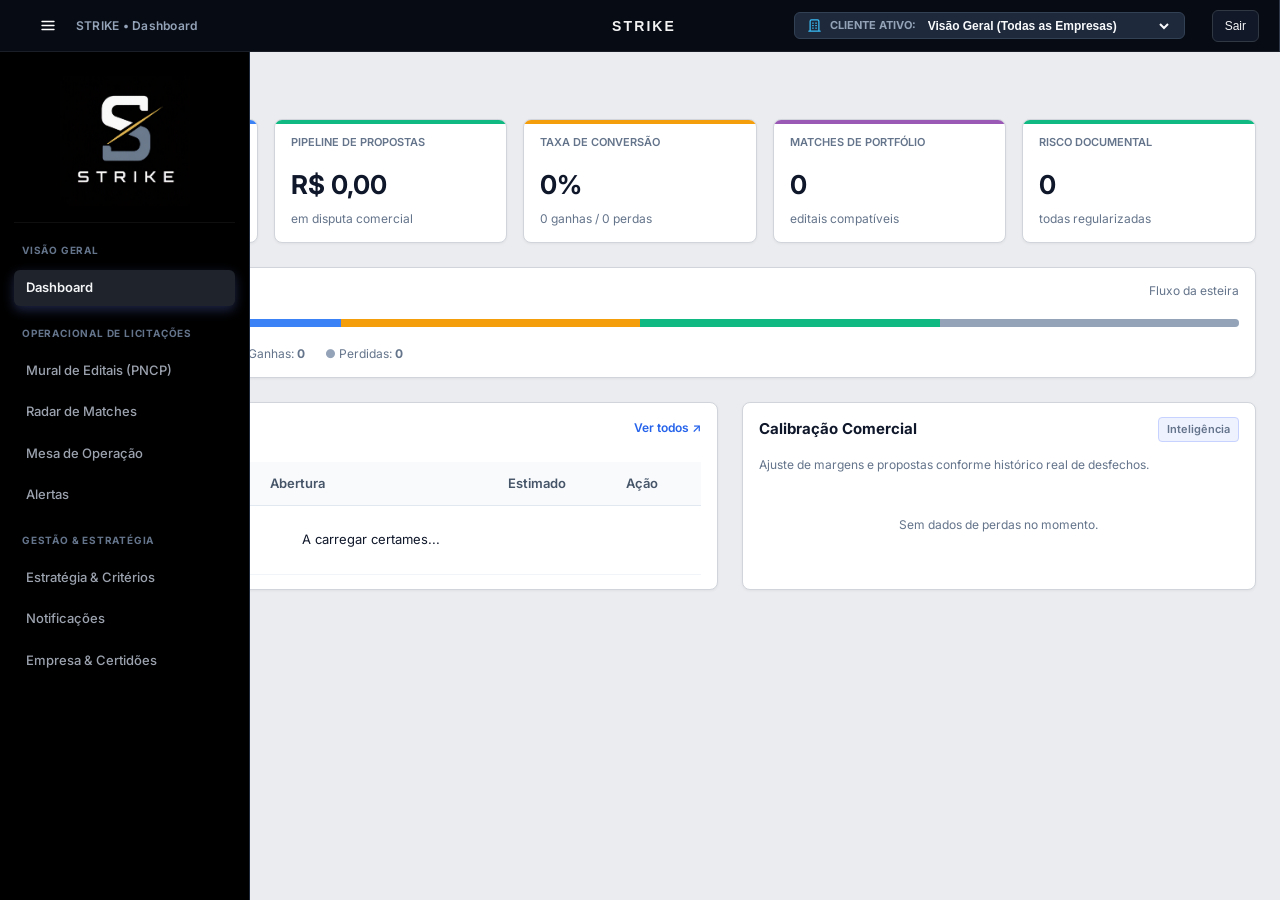
==== commit 2ae34daf: "fix(mesa): integra carregamento dinâmico via API, ajusta botões de ação e exclusão" ====
--- a/static/dashboard.html
+++ b/static/dashboard.html
@@ -496,6 +496,42 @@
 }
 </style>
 
+
+<style id="strike-inputs-theme-default">
+/* Padronização de inputs e selects para o tema claro moderno */
+#pane-preferencias input,
+#pane-preferencias select,
+#pane-conta input,
+#pane-conta select,
+#pane-alertas input,
+#pane-alertas select {
+    background-color: #FFFFFF !important;
+    color: #0F172A !important;
+    border: 1px solid #CBD5E1 !important;
+    border-radius: 6px !important;
+}
+
+#pane-preferencias input:focus,
+#pane-preferencias select:focus,
+#pane-conta input:focus,
+#pane-conta select:focus {
+    border-color: #2563EB !important;
+    outline: none !important;
+    box-shadow: 0 0 0 2px rgba(37, 99, 235, 0.1) !important;
+}
+
+/* Manter o destaque das cores dos valores de stop-loss e margem com boa legibilidade */
+#inputStopLoss, #prefStopLoss, input[name="stop_loss"], input[id*="StopLoss"] {
+    color: #DC2626 !important; /* Vermelho legível no fundo branco */
+    font-weight: 700 !important;
+}
+
+#inputMargemAlvo, #prefMargemAlvo, input[name="margem_alvo"], input[id*="MargemAlvo"] {
+    color: #16A34A !important; /* Verde legível no fundo branco */
+    font-weight: 700 !important;
+}
+</style>
+
 </head>
 <body>
 
@@ -531,7 +567,7 @@
 </div>
 
 <button class="btn-logout" onclick="if(typeof fazerLogout === 'function') { fazerLogout(); } else { window.location.href='/'; }" style="background: transparent; border: 1px solid rgba(255,255,255,0.15); color: #CBD5E1; padding: 5px 12px; border-radius: 6px; font-size: 12px; font-weight: 600; cursor: pointer; display: flex; align-items: center; gap: 6px;">
-                👤 Sair
+                 Sair
             </button>
         </div>
     </div>
@@ -698,7 +734,7 @@
                         <p style="font-size: 12px; color: var(--text-muted); margin-top: 2px;">Captação contínua e triagem de certames públicos em tempo real.</p>
                     </div>
                     <div style="display: flex; gap: 8px; align-items: center;">
-                        <span id="contadorEditaisBadge" style="font-size: 11px; font-weight: 700; padding: 4px 10px; border-radius: 6px; background: var(--table-stripe); border: 1px solid var(--border-color); color: var(--text-muted);">
+                        <span id="contadorEditaisBadge" style="font-size: 11px; font-weight: 700; padding: 4px 10px; border-radius: 6px; background: #FFFFFF; border: 1px solid #E2E8F0; border-radius: 8px; box-shadow: 0 1px 3px rgba(0,0,0,0.04); color: var(--text-muted);">
                             0 editais
                         </span>
                         <button type="button" onclick="carregarLicitacoesPncp()" style="background: var(--color-primary); color: #fff; border: none; padding: 6px 14px; border-radius: 6px; font-weight: 600; font-size: 12px; cursor: pointer; display: flex; align-items: center; gap: 6px;">
@@ -708,13 +744,13 @@
                 </div>
 
                 <!-- Barra de Busca Rápida + Gatilho de Avançados -->
-                <div class="kpi-card" style="padding: 10px 14px; margin-bottom: 8px; display: flex; gap: 10px; align-items: center; flex-wrap: wrap;">
-                    <div style="flex: 1; min-width: 200px;">
-                        <input type="text" id="filtroPncpTermo" placeholder="Buscar medicamento, material, equipamento ou órgão..." onkeyup="if(event.key==='Enter') carregarLicitacoesPncp()" style="width: 100%; padding: 6px 10px; border: 1px solid var(--border-color); border-radius: 6px; font-size: 12px; background: var(--bg-card); color: var(--text-body);">
-                    </div>
-                    <div style="width: 110px;">
-                        <select id="filtroPncpUf" onchange="carregarLicitacoesPncp()" style="width: 100%; padding: 6px 8px; border: 1px solid var(--border-color); border-radius: 6px; font-size: 12px; background: var(--bg-card); color: var(--text-body);">
-                            <option value="">Todas UFs</option>
+                <div style="background: #FFFFFF; border: 1px solid #E2E8F0; border-radius: 8px; padding: 12px 16px; margin-bottom: 12px; display: flex !important; flex-direction: row !important; align-items: center !important; gap: 12px !important; box-shadow: 0 1px 3px rgba(0,0,0,0.04);">
+                    <div style="flex: 1; min-width: 240px;">
+                        <input type="text" id="filtroPncpTermo" placeholder="Buscar medicamento, material, equipamento ou órgão..." onkeyup="if(event.key==='Enter') carregarLicitacoesPncp()" style="width: 100%; box-sizing: border-box; padding: 8px 12px; border: 1px solid #CBD5E1; border-radius: 6px; font-size: 13px; background: #F8FAFC; color: #0F172A; outline: none;">
+                    </div>
+                    <div style="width: 130px; flex-shrink: 0;">
+                        <select id="filtroPncpUf" onchange="carregarLicitacoesPncp()" style="width: 100%; box-sizing: border-box; padding: 8px 10px; border: 1px solid #CBD5E1; border-radius: 6px; font-size: 13px; background: #F8FAFC; color: #0F172A; outline: none; cursor: pointer;">
+                            <option value="">Todas as UFs</option>
                             <option value="RJ">RJ</option>
                             <option value="SP">SP</option>
                             <option value="MG">MG</option>
@@ -728,20 +764,20 @@
                             <option value="PE">PE</option>
                         </select>
                     </div>
-                    <button type="button" onclick="toggleFiltrosAvancados()" id="btnToggleFiltros" style="background: var(--table-stripe); color: var(--text-body); border: 1px solid var(--border-color); padding: 6px 12px; border-radius: 6px; font-size: 12px; font-weight: 600; cursor: pointer; display: flex; align-items: center; gap: 5px;">
+                    <button type="button" onclick="toggleFiltrosAvancados()" id="btnToggleFiltros" style="background: #F1F5F9; color: #334155; border: 1px solid #CBD5E1; padding: 8px 14px; border-radius: 6px; font-size: 12px; font-weight: 600; cursor: pointer; display: flex; align-items: center; gap: 6px; white-space: nowrap; flex-shrink: 0;">
                          Filtros Avançados
                     </button>
-                    <button type="button" onclick="carregarLicitacoesPncp()" style="background: var(--color-primary); color: #fff; border: none; padding: 6px 14px; border-radius: 6px; font-size: 12px; font-weight: 600; cursor: pointer;">
+                    <button type="button" onclick="carregarLicitacoesPncp()" style="background: #2563EB; color: #FFFFFF; border: none; padding: 8px 18px; border-radius: 6px; font-size: 12px; font-weight: 600; cursor: pointer; display: flex; align-items: center; gap: 6px; white-space: nowrap; flex-shrink: 0;">
                         🔍 Filtrar
                     </button>
                 </div>
 
                 <!-- Painel Retrátil de Filtros Avançados -->
-                <div id="painelFiltrosAvancados" class="kpi-card" style="display: none; padding: 14px 16px; margin-bottom: 12px; background: var(--table-stripe); border: 1px solid var(--border-color);">
+                <div id="painelFiltrosAvancados" class="kpi-card" style="display: none; padding: 14px 16px; margin-bottom: 12px; background: #FFFFFF; border: 1px solid #E2E8F0; border-radius: 8px; box-shadow: 0 1px 3px rgba(0,0,0,0.04);">
                     <div style="display: grid; grid-template-columns: repeat(auto-fit, minmax(180px, 1fr)); gap: 12px; margin-bottom: 10px;">
                         <div>
                             <label style="font-size: 11px; font-weight: 600; color: var(--text-muted); display: block; margin-bottom: 3px;">Modalidade</label>
-                            <select id="filtroPncpModalidade" style="width: 100%; padding: 5px 8px; border: 1px solid var(--border-color); border-radius: 4px; font-size: 12px; background: var(--bg-card); color: var(--text-body);">
+                            <select id="filtroPncpModalidade" style="width: 100%; padding: 5px 8px; border: 1px solid var(--border-color); border-radius: 4px; font-size: 12px; background: #F8FAFC; color: #0F172A; border: 1px solid #CBD5E1;">
                                 <option value="">Todas as Modalidades</option>
                                 <option value="PREGAO_ELETRONICO">Pregão Eletrônico</option>
                                 <option value="DISPENSA">Dispensa Eletrônica</option>
@@ -750,15 +786,15 @@
                         </div>
                         <div>
                             <label style="font-size: 11px; font-weight: 600; color: var(--text-muted); display: block; margin-bottom: 3px;">Valor Mínimo (R$)</label>
-                            <input type="number" id="filtroPncpValorMin" placeholder="Ex: 10000" style="width: 100%; padding: 5px 8px; border: 1px solid var(--border-color); border-radius: 4px; font-size: 12px; background: var(--bg-card); color: var(--text-body);">
+                            <input type="number" id="filtroPncpValorMin" placeholder="Ex: 10000" style="width: 100%; padding: 5px 8px; border: 1px solid var(--border-color); border-radius: 4px; font-size: 12px; background: #F8FAFC; color: #0F172A; border: 1px solid #CBD5E1;">
                         </div>
                         <div>
                             <label style="font-size: 11px; font-weight: 600; color: var(--text-muted); display: block; margin-bottom: 3px;">Valor Máximo (R$)</label>
-                            <input type="number" id="filtroPncpValorMax" placeholder="Ex: 5000000" style="width: 100%; padding: 5px 8px; border: 1px solid var(--border-color); border-radius: 4px; font-size: 12px; background: var(--bg-card); color: var(--text-body);">
+                            <input type="number" id="filtroPncpValorMax" placeholder="Ex: 5000000" style="width: 100%; padding: 5px 8px; border: 1px solid var(--border-color); border-radius: 4px; font-size: 12px; background: #F8FAFC; color: #0F172A; border: 1px solid #CBD5E1;">
                         </div>
                         <div>
                             <label style="font-size: 11px; font-weight: 600; color: var(--text-muted); display: block; margin-bottom: 3px;">Ordenação</label>
-                            <select id="filtroPncpOrdenacao" style="width: 100%; padding: 5px 8px; border: 1px solid var(--border-color); border-radius: 4px; font-size: 12px; background: var(--bg-card); color: var(--text-body);">
+                            <select id="filtroPncpOrdenacao" style="width: 100%; padding: 5px 8px; border: 1px solid var(--border-color); border-radius: 4px; font-size: 12px; background: #F8FAFC; color: #0F172A; border: 1px solid #CBD5E1;">
                                 <option value="recentes">Mais Recentes</option>
                                 <option value="valor_maior">Maior Valor Estimado</option>
                                 <option value="valor_menor">Menor Valor Estimado</option>
@@ -851,7 +887,7 @@
                     </button>
                 </div>
                 <div style="display: flex; gap: 8px; margin-bottom: 16px;">
-                    <button id="tabMesaAtiva" onclick="filtrarMesaPorStatus('ATIVA', this)" style="padding: 7px 16px; border-radius: 6px; border: none; background: var(--color-primary); color: #fff; font-size: 12px; font-weight: 700; cursor: pointer;">📌 Ativas</button>
+                    <button id="tabMesaAtiva" onclick="filtrarMesaPorStatus('ATIVA', this)" style="padding: 7px 16px; border-radius: 6px; border: none; background: var(--color-primary); color: #fff; font-size: 12px; font-weight: 700; cursor: pointer;"> Ativas</button>
                     <button id="tabMesaAnalise" onclick="filtrarMesaPorStatus('EM_ANALISE', this)" style="padding: 7px 16px; border-radius: 6px; border: none; background: var(--border-color); color: var(--text-body); font-size: 12px; font-weight: 700; cursor: pointer;">📝 Em Análise</button>
                     <button id="tabMesaGanha" onclick="filtrarMesaPorStatus('GANHA', this)" style="padding: 7px 16px; border-radius: 6px; border: none; background: var(--border-color); color: var(--text-body); font-size: 12px; font-weight: 700; cursor: pointer;">🏆 Ganhas</button>
                     <button id="tabMesaPerdida" onclick="filtrarMesaPorStatus('PERDIDA', this)" style="padding: 7px 16px; border-radius: 6px; border: none; background: var(--border-color); color: var(--text-body); font-size: 12px; font-weight: 700; cursor: pointer;">📉 Perdidas</button>
@@ -1046,7 +1082,7 @@
                         </div>
                         <div style="margin-top: 10px;">
                             <label style="font-size: 11px; font-weight: 600; color: var(--text-muted); display: block; margin-bottom: 4px;">Tipo de Julgamento Preferencial</label>
-                            <select id="prefTipoJulgamento" style="width: 100%; padding: 8px; border: 1px solid var(--border-color); border-radius: 6px; font-size: 13px; background: var(--bg-card); color: var(--text-body);">
+                            <select id="prefTipoJulgamento" style="width: 100%; padding: 8px; border: 1px solid var(--border-color); border-radius: 6px; font-size: 13px; background: #F8FAFC; color: #0F172A; border: 1px solid #CBD5E1;">
                                 <option value="ITEM">Menor Preço por Item / Lote Único</option>
                                 <option value="GLOBAL">Menor Preço Global / Grupo</option>
                                 <option value="TODOS" selected>Qualquer Critério de Menor Preço</option>
@@ -1070,11 +1106,11 @@
                         </div>
                         <div style="margin-bottom: 12px;">
                             <label style="font-size: 11px; font-weight: 600; color: var(--text-muted); display: block; margin-bottom: 4px;">UFs Prioritárias de Atuação</label>
-                            <input type="text" id="prefUfs" value="RJ, SP, MG, PR" placeholder="RJ, SP, MG, PR" style="width: 100%; padding: 8px; border: 1px solid var(--border-color); border-radius: 6px; font-size: 13px; text-transform: uppercase; background: var(--bg-card); color: var(--text-body);">
+                            <input type="text" id="prefUfs" value="RJ, SP, MG, PR" placeholder="RJ, SP, MG, PR" style="width: 100%; padding: 8px; border: 1px solid var(--border-color); border-radius: 6px; font-size: 13px; text-transform: uppercase; background: #F8FAFC; color: #0F172A; border: 1px solid #CBD5E1;">
                         </div>
                         <div>
                             <label style="font-size: 11px; font-weight: 600; color: var(--text-muted); display: block; margin-bottom: 4px;">Desempate ME/EPP (LC 123/2006)</label>
-                            <select id="prefRegraMeEpp" style="width: 100%; padding: 8px; border: 1px solid var(--border-color); border-radius: 6px; font-size: 13px; background: var(--bg-card); color: var(--text-body);">
+                            <select id="prefRegraMeEpp" style="width: 100%; padding: 8px; border: 1px solid var(--border-color); border-radius: 6px; font-size: 13px; background: #F8FAFC; color: #0F172A; border: 1px solid #CBD5E1;">
                                 <option value="SIM" selected>Simular e Cobrir Lance de Empate (até 5%)</option>
                                 <option value="NAO">Ignorar Desempate Automático</option>
                             </select>
@@ -1086,13 +1122,13 @@
                             📦 Catálogo de Itens & Palavras-Chave do Portfólio
                         </h3>
                         <p style="font-size: 12px; color: var(--text-muted); margin-bottom: 8px;">Termos cruzados automaticamente com os editais do PNCP em tempo real.</p>
-                        <textarea id="prefPalavrasChave" rows="3" placeholder="Ex: amoxicilina, paracetamol 500mg, seringa descartavel luer lock, luva cirurgica estéril, propofol..." style="width: 100%; padding: 10px; border: 1px solid var(--border-color); border-radius: 6px; font-size: 13px; margin-bottom: 16px; background: var(--bg-card); color: var(--text-body);"></textarea>
+                        <textarea id="prefPalavrasChave" rows="3" placeholder="Ex: amoxicilina, paracetamol 500mg, seringa descartavel luer lock, luva cirurgica estéril, propofol..." style="width: 100%; padding: 10px; border: 1px solid var(--border-color); border-radius: 6px; font-size: 13px; margin-bottom: 16px; background: #F8FAFC; color: #0F172A; border: 1px solid #CBD5E1;"></textarea>
 
                         <h3 style="font-size: 14px; font-weight: 700; color: var(--color-danger); margin-bottom: 4px;">
                             🚫 Filtro Anti-Ruído (Blacklist de Objeto)
                         </h3>
                         <p style="font-size: 12px; color: var(--text-muted); margin-bottom: 6px;">Editais contendo esses termos serão automaticamente descartados do radar.</p>
-                        <textarea id="prefBlacklist" rows="2" placeholder="Ex: merenda escolar, asfalto, locação de ambulância, manutenção predial, fardamento..." style="width: 100%; padding: 10px; border: 1px solid var(--border-color); border-radius: 6px; font-size: 13px; background: var(--bg-card); color: var(--text-body);"></textarea>
+                        <textarea id="prefBlacklist" rows="2" placeholder="Ex: merenda escolar, asfalto, locação de ambulância, manutenção predial, fardamento..." style="width: 100%; padding: 10px; border: 1px solid var(--border-color); border-radius: 6px; font-size: 13px; background: #F8FAFC; color: #0F172A; border: 1px solid #CBD5E1;"></textarea>
                     </div>
                 </div>
             </div>
@@ -1113,7 +1149,7 @@
                 <div style="display: flex; justify-content: space-between; align-items: center; margin-bottom: 16px;">
                     <div>
                         <h2 style="font-size: 22px; font-weight: 700; color: var(--text-heading); margin: 0;"> Gestão da Empresa & Habilitação</h2>
-                        <p style="font-size: 13px; color: var(--text-muted); margin-top: 4px;">Configurações institucionais, ramo de atividade, certidões e equipa.</p>
+                        <p style="font-size: 13px; color: var(--text-muted); margin-top: 4px;">Configurações institucionais, ramo de atividade, certidões e equipe.</p>
                     </div>
                 </div>
 
@@ -1125,7 +1161,7 @@
                         💳 Pagamento da Plataforma
                     </button>
                     <button class="subtab-btn" onclick="alternarSubTabEmpresa('usuarios', this)" style="padding: 7px 16px; border-radius: 6px; border: none; background: var(--border-color); color: var(--text-body); font-size: 12px; font-weight: 700; cursor: pointer;">
-                        👥 Membros da Equipa
+                        👥 Membros da Equipe
                     </button>
                 </div>
 
@@ -1145,15 +1181,15 @@
                                 <div style="display: grid; grid-template-columns: 1fr 1fr; gap: 8px;">
                                     <div style="grid-column: span 2;">
                                         <label style="font-size: 11px; font-weight: 600; color: var(--text-muted); display: block; margin-bottom: 2px;">Razão Social</label>
-                                        <input type="text" id="empRazaoSocial" placeholder="Razão Social Completa" style="width: 100%; padding: 6px 8px; border: 1px solid var(--border-color); border-radius: 4px; font-size: 12px; background: var(--bg-card); color: var(--text-body);">
+                                        <input type="text" id="empRazaoSocial" placeholder="Razão Social Completa" style="width: 100%; padding: 6px 8px; border: 1px solid var(--border-color); border-radius: 4px; font-size: 12px; background: #F8FAFC; color: #0F172A; border: 1px solid #CBD5E1;">
                                     </div>
                                     <div>
                                         <label style="font-size: 11px; font-weight: 600; color: var(--text-muted); display: block; margin-bottom: 2px;">Nome Fantasia</label>
-                                        <input type="text" id="empNomeFantasia" placeholder="Nome Comercial" style="width: 100%; padding: 6px 8px; border: 1px solid var(--border-color); border-radius: 4px; font-size: 12px; background: var(--bg-card); color: var(--text-body);">
+                                        <input type="text" id="empNomeFantasia" placeholder="Nome Comercial" style="width: 100%; padding: 6px 8px; border: 1px solid var(--border-color); border-radius: 4px; font-size: 12px; background: #F8FAFC; color: #0F172A; border: 1px solid #CBD5E1;">
                                     </div>
                                     <div>
                                         <label style="font-size: 11px; font-weight: 600; color: var(--text-muted); display: block; margin-bottom: 2px;">Porte (LC 123/2006)</label>
-                                        <select id="empPorte" style="width: 100%; padding: 6px 8px; border: 1px solid var(--border-color); border-radius: 4px; font-size: 12px; background: var(--bg-card); color: var(--text-body);">
+                                        <select id="empPorte" style="width: 100%; padding: 6px 8px; border: 1px solid var(--border-color); border-radius: 4px; font-size: 12px; background: #F8FAFC; color: #0F172A; border: 1px solid #CBD5E1;">
                                             <option value="ME">Microempresa (ME)</option>
                                             <option value="EPP" selected>Empresa de Pequeno Porte (EPP)</option>
                                             <option value="GERAL">Médio / Grande Porte</option>
@@ -1162,7 +1198,7 @@
 
                                     <div style="grid-column: span 2;">
                                         <label style="font-size: 11px; font-weight: 600; color: var(--text-muted); display: block; margin-bottom: 2px;">Ramo de Atuação / Segmento Comercial Principal</label>
-                                        <select id="empRamoAtuacao" style="width: 100%; padding: 7px 8px; border: 1px solid var(--border-color); border-radius: 4px; font-size: 12px; font-weight: 600; background: var(--bg-card); color: var(--text-body);">
+                                        <select id="empRamoAtuacao" style="width: 100%; padding: 7px 8px; border: 1px solid var(--border-color); border-radius: 4px; font-size: 12px; font-weight: 600; background: #F8FAFC; color: #0F172A; border: 1px solid #CBD5E1;">
                                             <option value="">Selecione o segmento...</option>
                                             <option value="FARMACO">Medicamentos, Fármacos e Vacinas</option>
                                             <option value="HOSPITALAR">Materiais Médicos, Cirúrgicos e Descartáveis (OPME)</option>
@@ -1176,28 +1212,28 @@
                                     </div>
                                     <div style="grid-column: span 2;">
                                         <label style="font-size: 11px; font-weight: 600; color: var(--text-muted); display: block; margin-bottom: 2px;">CNAE Principal ou Objeto Social</label>
-                                        <input type="text" id="empCnaePrincipal" placeholder="Ex: 46.44-3-01 - Comércio atacadista de medicamentos" style="width: 100%; padding: 6px 8px; border: 1px solid var(--border-color); border-radius: 4px; font-size: 12px; background: var(--bg-card); color: var(--text-body);">
+                                        <input type="text" id="empCnaePrincipal" placeholder="Ex: 46.44-3-01 - Comércio atacadista de medicamentos" style="width: 100%; padding: 6px 8px; border: 1px solid var(--border-color); border-radius: 4px; font-size: 12px; background: #F8FAFC; color: #0F172A; border: 1px solid #CBD5E1;">
                                     </div>
 
                                     <div>
                                         <label style="font-size: 11px; font-weight: 600; color: var(--text-muted); display: block; margin-bottom: 2px;">CNPJ</label>
-                                        <input type="text" id="empCnpj" placeholder="00.000.000/0001-00" style="width: 100%; padding: 6px 8px; border: 1px solid var(--border-color); border-radius: 4px; font-size: 12px; background: var(--bg-card); color: var(--text-body);">
+                                        <input type="text" id="empCnpj" placeholder="00.000.000/0001-00" style="width: 100%; padding: 6px 8px; border: 1px solid var(--border-color); border-radius: 4px; font-size: 12px; background: #F8FAFC; color: #0F172A; border: 1px solid #CBD5E1;">
                                     </div>
                                     <div>
                                         <label style="font-size: 11px; font-weight: 600; color: var(--text-muted); display: block; margin-bottom: 2px;">Inscrição Estadual (IE)</label>
-                                        <input type="text" id="empIE" placeholder="Isento ou Nº" style="width: 100%; padding: 6px 8px; border: 1px solid var(--border-color); border-radius: 4px; font-size: 12px; background: var(--bg-card); color: var(--text-body);">
+                                        <input type="text" id="empIE" placeholder="Isento ou Nº" style="width: 100%; padding: 6px 8px; border: 1px solid var(--border-color); border-radius: 4px; font-size: 12px; background: #F8FAFC; color: #0F172A; border: 1px solid #CBD5E1;">
                                     </div>
                                     <div style="grid-column: span 2;">
                                         <label style="font-size: 11px; font-weight: 600; color: var(--text-muted); display: block; margin-bottom: 2px;">Endereço Completo</label>
-                                        <input type="text" id="empEndereco" placeholder="Logradouro, Nº, Bairro, CEP" style="width: 100%; padding: 6px 8px; border: 1px solid var(--border-color); border-radius: 4px; font-size: 12px; background: var(--bg-card); color: var(--text-body);">
+                                        <input type="text" id="empEndereco" placeholder="Logradouro, Nº, Bairro, CEP" style="width: 100%; padding: 6px 8px; border: 1px solid var(--border-color); border-radius: 4px; font-size: 12px; background: #F8FAFC; color: #0F172A; border: 1px solid #CBD5E1;">
                                     </div>
                                     <div>
                                         <label style="font-size: 11px; font-weight: 600; color: var(--text-muted); display: block; margin-bottom: 2px;">Cidade / UF</label>
-                                        <input type="text" id="empCidadeUf" placeholder="Rio de Janeiro / RJ" style="width: 100%; padding: 6px 8px; border: 1px solid var(--border-color); border-radius: 4px; font-size: 12px; background: var(--bg-card); color: var(--text-body);">
+                                        <input type="text" id="empCidadeUf" placeholder="Rio de Janeiro / RJ" style="width: 100%; padding: 6px 8px; border: 1px solid var(--border-color); border-radius: 4px; font-size: 12px; background: #F8FAFC; color: #0F172A; border: 1px solid #CBD5E1;">
                                     </div>
                                     <div>
                                         <label style="font-size: 11px; font-weight: 600; color: var(--text-muted); display: block; margin-bottom: 2px;">Telefone / WhatsApp</label>
-                                        <input type="text" id="empTelefone" placeholder="(21) 99999-9999" style="width: 100%; padding: 6px 8px; border: 1px solid var(--border-color); border-radius: 4px; font-size: 12px; background: var(--bg-card); color: var(--text-body);">
+                                        <input type="text" id="empTelefone" placeholder="(21) 99999-9999" style="width: 100%; padding: 6px 8px; border: 1px solid var(--border-color); border-radius: 4px; font-size: 12px; background: #F8FAFC; color: #0F172A; border: 1px solid #CBD5E1;">
                                     </div>
                                 </div>
                             </div>
@@ -1209,19 +1245,19 @@
                                 <div style="display: grid; grid-template-columns: 1fr 1fr; gap: 8px;">
                                     <div>
                                         <label style="font-size: 11px; font-weight: 600; color: var(--text-muted); display: block; margin-bottom: 2px;">Procurador / Representante</label>
-                                        <input type="text" id="empRepNome" placeholder="Nome Completo" style="width: 100%; padding: 6px 8px; border: 1px solid var(--border-color); border-radius: 4px; font-size: 12px; background: var(--bg-card); color: var(--text-body);">
+                                        <input type="text" id="empRepNome" placeholder="Nome Completo" style="width: 100%; padding: 6px 8px; border: 1px solid var(--border-color); border-radius: 4px; font-size: 12px; background: #F8FAFC; color: #0F172A; border: 1px solid #CBD5E1;">
                                     </div>
                                     <div>
                                         <label style="font-size: 11px; font-weight: 600; color: var(--text-muted); display: block; margin-bottom: 2px;">CPF do Representante</label>
-                                        <input type="text" id="empRepCpf" placeholder="000.000.000-00" style="width: 100%; padding: 6px 8px; border: 1px solid var(--border-color); border-radius: 4px; font-size: 12px; background: var(--bg-card); color: var(--text-body);">
+                                        <input type="text" id="empRepCpf" placeholder="000.000.000-00" style="width: 100%; padding: 6px 8px; border: 1px solid var(--border-color); border-radius: 4px; font-size: 12px; background: #F8FAFC; color: #0F172A; border: 1px solid #CBD5E1;">
                                     </div>
                                     <div>
                                         <label style="font-size: 11px; font-weight: 600; color: var(--text-muted); display: block; margin-bottom: 2px;">Banco & Agência</label>
-                                        <input type="text" id="empBancoAgencia" placeholder="Ex: Itaú - Ag 1234" style="width: 100%; padding: 6px 8px; border: 1px solid var(--border-color); border-radius: 4px; font-size: 12px; background: var(--bg-card); color: var(--text-body);">
+                                        <input type="text" id="empBancoAgencia" placeholder="Ex: Itaú - Ag 1234" style="width: 100%; padding: 6px 8px; border: 1px solid var(--border-color); border-radius: 4px; font-size: 12px; background: #F8FAFC; color: #0F172A; border: 1px solid #CBD5E1;">
                                     </div>
                                     <div>
                                         <label style="font-size: 11px; font-weight: 600; color: var(--text-muted); display: block; margin-bottom: 2px;">Conta Corrente / PIX</label>
-                                        <input type="text" id="empContaPix" placeholder="CC: 12345-6 / PIX" style="width: 100%; padding: 6px 8px; border: 1px solid var(--border-color); border-radius: 4px; font-size: 12px; background: var(--bg-card); color: var(--text-body);">
+                                        <input type="text" id="empContaPix" placeholder="CC: 12345-6 / PIX" style="width: 100%; padding: 6px 8px; border: 1px solid var(--border-color); border-radius: 4px; font-size: 12px; background: #F8FAFC; color: #0F172A; border: 1px solid #CBD5E1;">
                                     </div>
                                 </div>
                             </div>
@@ -1242,7 +1278,7 @@
                                         <span style="font-size: 11px; font-weight: 600; display: block;">CND Federal / INSS</span>
                                         <span id="badgeCndFederal" style="font-size: 10px; font-weight: 700; padding: 1px 5px; border-radius: 3px;">-</span>
                                     </div>
-                                    <input type="date" id="valCndFederal" onchange="atualizarBadgesCertidoes()" style="width: 130px; padding: 4px 6px; border: 1px solid var(--border-color); border-radius: 4px; font-size: 11px; background: var(--bg-card); color: var(--text-body);">
+                                    <input type="date" id="valCndFederal" onchange="atualizarBadgesCertidoes()" style="width: 130px; padding: 4px 6px; border: 1px solid var(--border-color); border-radius: 4px; font-size: 11px; background: #F8FAFC; color: #0F172A; border: 1px solid #CBD5E1;">
                                 </div>
 
                                 <div style="display: flex; justify-content: space-between; align-items: center; padding: 6px 10px; background: var(--table-stripe); border-radius: 4px; border: 1px solid var(--border-color); gap: 8px;">
@@ -1250,7 +1286,7 @@
                                         <span style="font-size: 11px; font-weight: 600; display: block;">CRF FGTS (Caixa)</span>
                                         <span id="badgeCrfFgts" style="font-size: 10px; font-weight: 700; padding: 1px 5px; border-radius: 3px;">-</span>
                                     </div>
-                                    <input type="date" id="valCrfFgts" onchange="atualizarBadgesCertidoes()" style="width: 130px; padding: 4px 6px; border: 1px solid var(--border-color); border-radius: 4px; font-size: 11px; background: var(--bg-card); color: var(--text-body);">
+                                    <input type="date" id="valCrfFgts" onchange="atualizarBadgesCertidoes()" style="width: 130px; padding: 4px 6px; border: 1px solid var(--border-color); border-radius: 4px; font-size: 11px; background: #F8FAFC; color: #0F172A; border: 1px solid #CBD5E1;">
                                 </div>
 
                                 <div style="display: flex; justify-content: space-between; align-items: center; padding: 6px 10px; background: var(--table-stripe); border-radius: 4px; border: 1px solid var(--border-color); gap: 8px;">
@@ -1258,7 +1294,7 @@
                                         <span style="font-size: 11px; font-weight: 600; display: block;">CNDT Trabalhista</span>
                                         <span id="badgeCndt" style="font-size: 10px; font-weight: 700; padding: 1px 5px; border-radius: 3px;">-</span>
                                     </div>
-                                    <input type="date" id="valCndt" onchange="atualizarBadgesCertidoes()" style="width: 130px; padding: 4px 6px; border: 1px solid var(--border-color); border-radius: 4px; font-size: 11px; background: var(--bg-card); color: var(--text-body);">
+                                    <input type="date" id="valCndt" onchange="atualizarBadgesCertidoes()" style="width: 130px; padding: 4px 6px; border: 1px solid var(--border-color); border-radius: 4px; font-size: 11px; background: #F8FAFC; color: #0F172A; border: 1px solid #CBD5E1;">
                                 </div>
 
                                 <div style="display: flex; justify-content: space-between; align-items: center; padding: 6px 10px; background: var(--table-stripe); border-radius: 4px; border: 1px solid var(--border-color); gap: 8px;">
@@ -1266,7 +1302,7 @@
                                         <span style="font-size: 11px; font-weight: 600; display: block;">CND Estadual (SEFAZ)</span>
                                         <span id="badgeCndEstadual" style="font-size: 10px; font-weight: 700; padding: 1px 5px; border-radius: 3px;">-</span>
                                     </div>
-                                    <input type="date" id="valCndEstadual" onchange="atualizarBadgesCertidoes()" style="width: 130px; padding: 4px 6px; border: 1px solid var(--border-color); border-radius: 4px; font-size: 11px; background: var(--bg-card); color: var(--text-body);">
+                                    <input type="date" id="valCndEstadual" onchange="atualizarBadgesCertidoes()" style="width: 130px; padding: 4px 6px; border: 1px solid var(--border-color); border-radius: 4px; font-size: 11px; background: #F8FAFC; color: #0F172A; border: 1px solid #CBD5E1;">
                                 </div>
 
                                 <div style="display: flex; justify-content: space-between; align-items: center; padding: 6px 10px; background: var(--table-stripe); border-radius: 4px; border: 1px solid var(--border-color); gap: 8px;">
@@ -1274,7 +1310,7 @@
                                         <span style="font-size: 11px; font-weight: 600; display: block;">CND Municipal</span>
                                         <span id="badgeCndMunicipal" style="font-size: 10px; font-weight: 700; padding: 1px 5px; border-radius: 3px;">-</span>
                                     </div>
-                                    <input type="date" id="valCndMunicipal" onchange="atualizarBadgesCertidoes()" style="width: 130px; padding: 4px 6px; border: 1px solid var(--border-color); border-radius: 4px; font-size: 11px; background: var(--bg-card); color: var(--text-body);">
+                                    <input type="date" id="valCndMunicipal" onchange="atualizarBadgesCertidoes()" style="width: 130px; padding: 4px 6px; border: 1px solid var(--border-color); border-radius: 4px; font-size: 11px; background: #F8FAFC; color: #0F172A; border: 1px solid #CBD5E1;">
                                 </div>
 
                                 <div id="listaDocumentosExtras" style="display: flex; flex-direction: column; gap: 6px; margin-top: 2px;"></div>
@@ -1294,7 +1330,7 @@
 
                 <div id="subpane-empresa-usuarios" class="subpane-empresa" style="display: none;">
                     <div class="table-container" style="padding: 20px;">
-                        <h3 style="font-size: 15px; font-weight: 700; color: var(--text-heading); margin-bottom: 12px;">Membros da Equipa</h3>
+                        <h3 style="font-size: 15px; font-weight: 700; color: var(--text-heading); margin-bottom: 12px;">Membros da Equipe</h3>
                         <table class="table-modern">
                             <thead>
                                 <tr>
@@ -1541,7 +1577,7 @@
                     <span class="doc-extra-badge" style="font-size: 10px; font-weight: 700; padding: 1px 5px; border-radius: 3px; align-self: flex-start;">-</span>
                 </div>
                 <div style="display: flex; align-items: center; gap: 6px;">
-                    <input type="date" class="doc-extra-data" value="${dataVal}" onchange="atualizarBadgesCertidoes()" style="width: 130px; padding: 4px 6px; border: 1px solid var(--border-color); border-radius: 4px; font-size: 11px; background: var(--bg-card); color: var(--text-body);">
+                    <input type="date" class="doc-extra-data" value="${dataVal}" onchange="atualizarBadgesCertidoes()" style="width: 130px; padding: 4px 6px; border: 1px solid var(--border-color); border-radius: 4px; font-size: 11px; background: #F8FAFC; color: #0F172A; border: 1px solid #CBD5E1;">
                     <button type="button" onclick="this.closest('.doc-extra-item').remove(); atualizarBadgesCertidoes();" title="Remover documento" style="background: transparent; border: none; color: var(--color-danger); font-weight: bold; cursor: pointer; font-size: 14px;">&times;</button>
                 </div>
             `;
